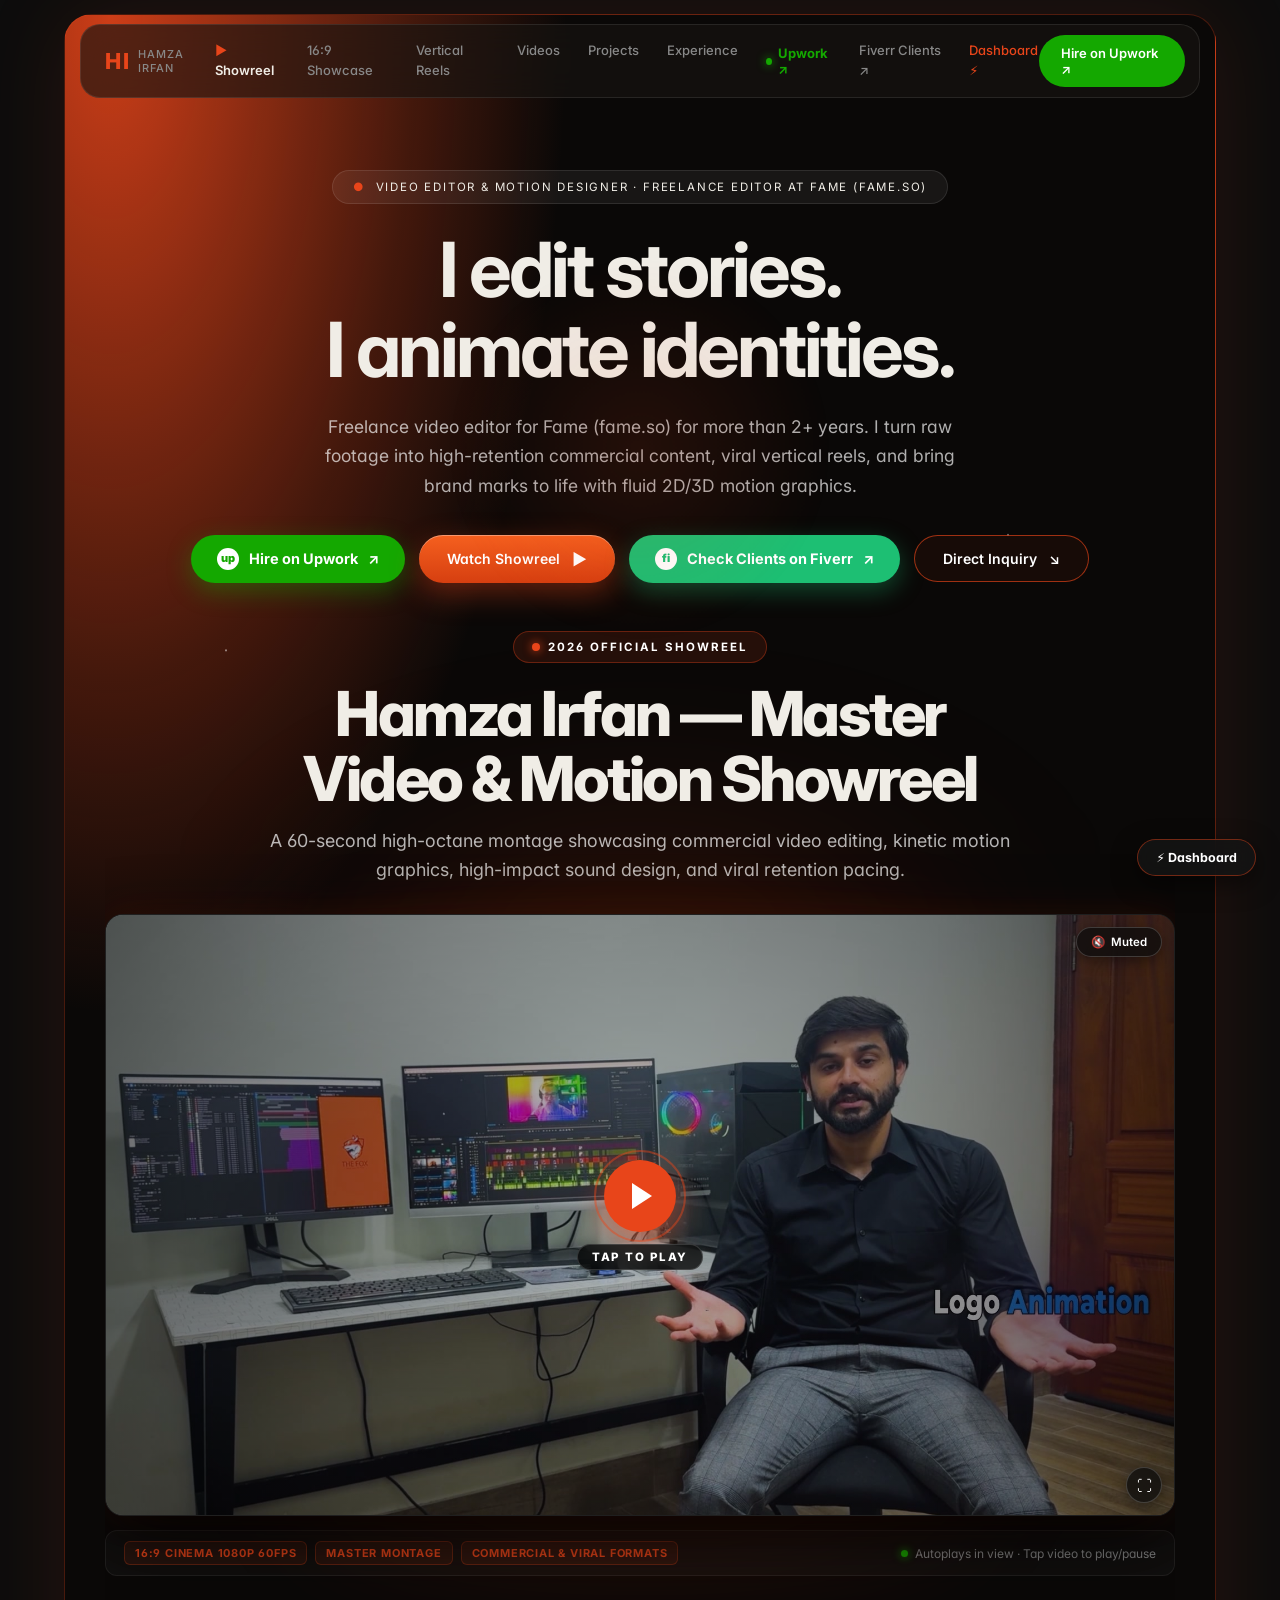
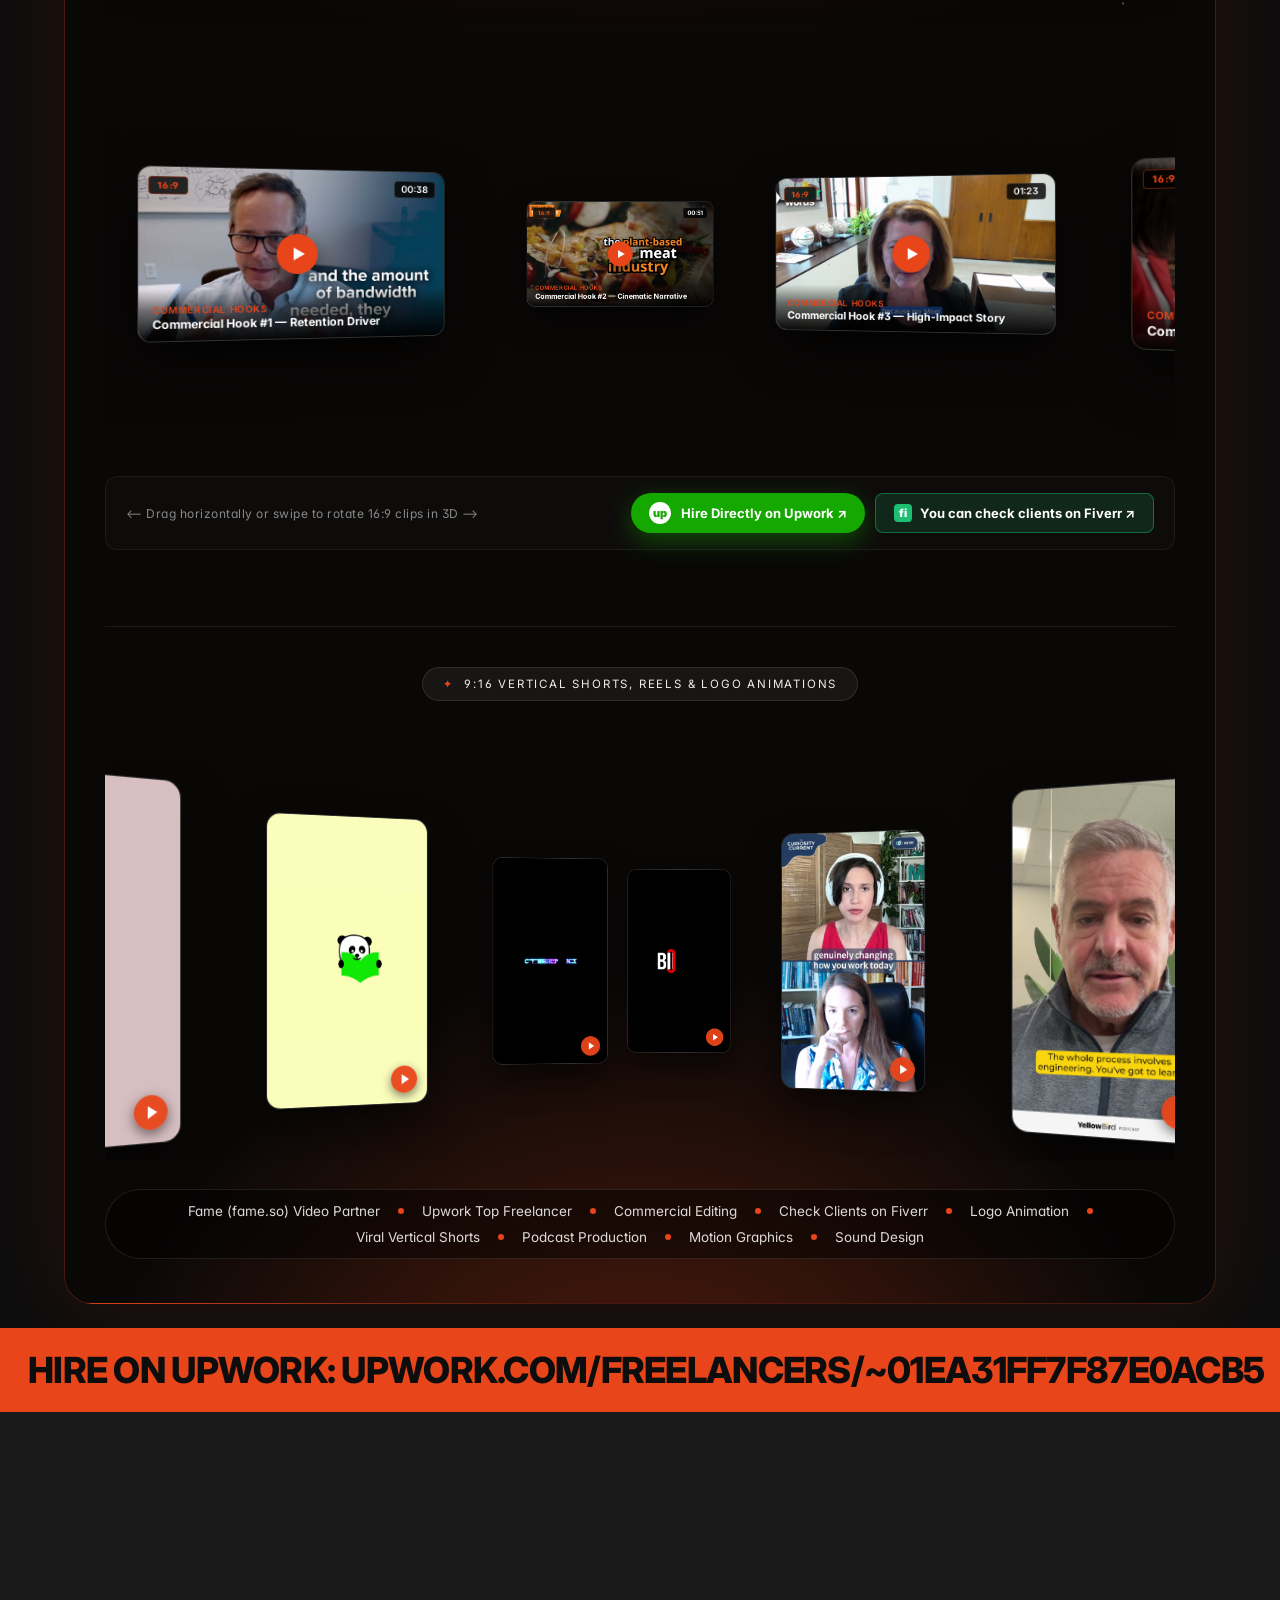
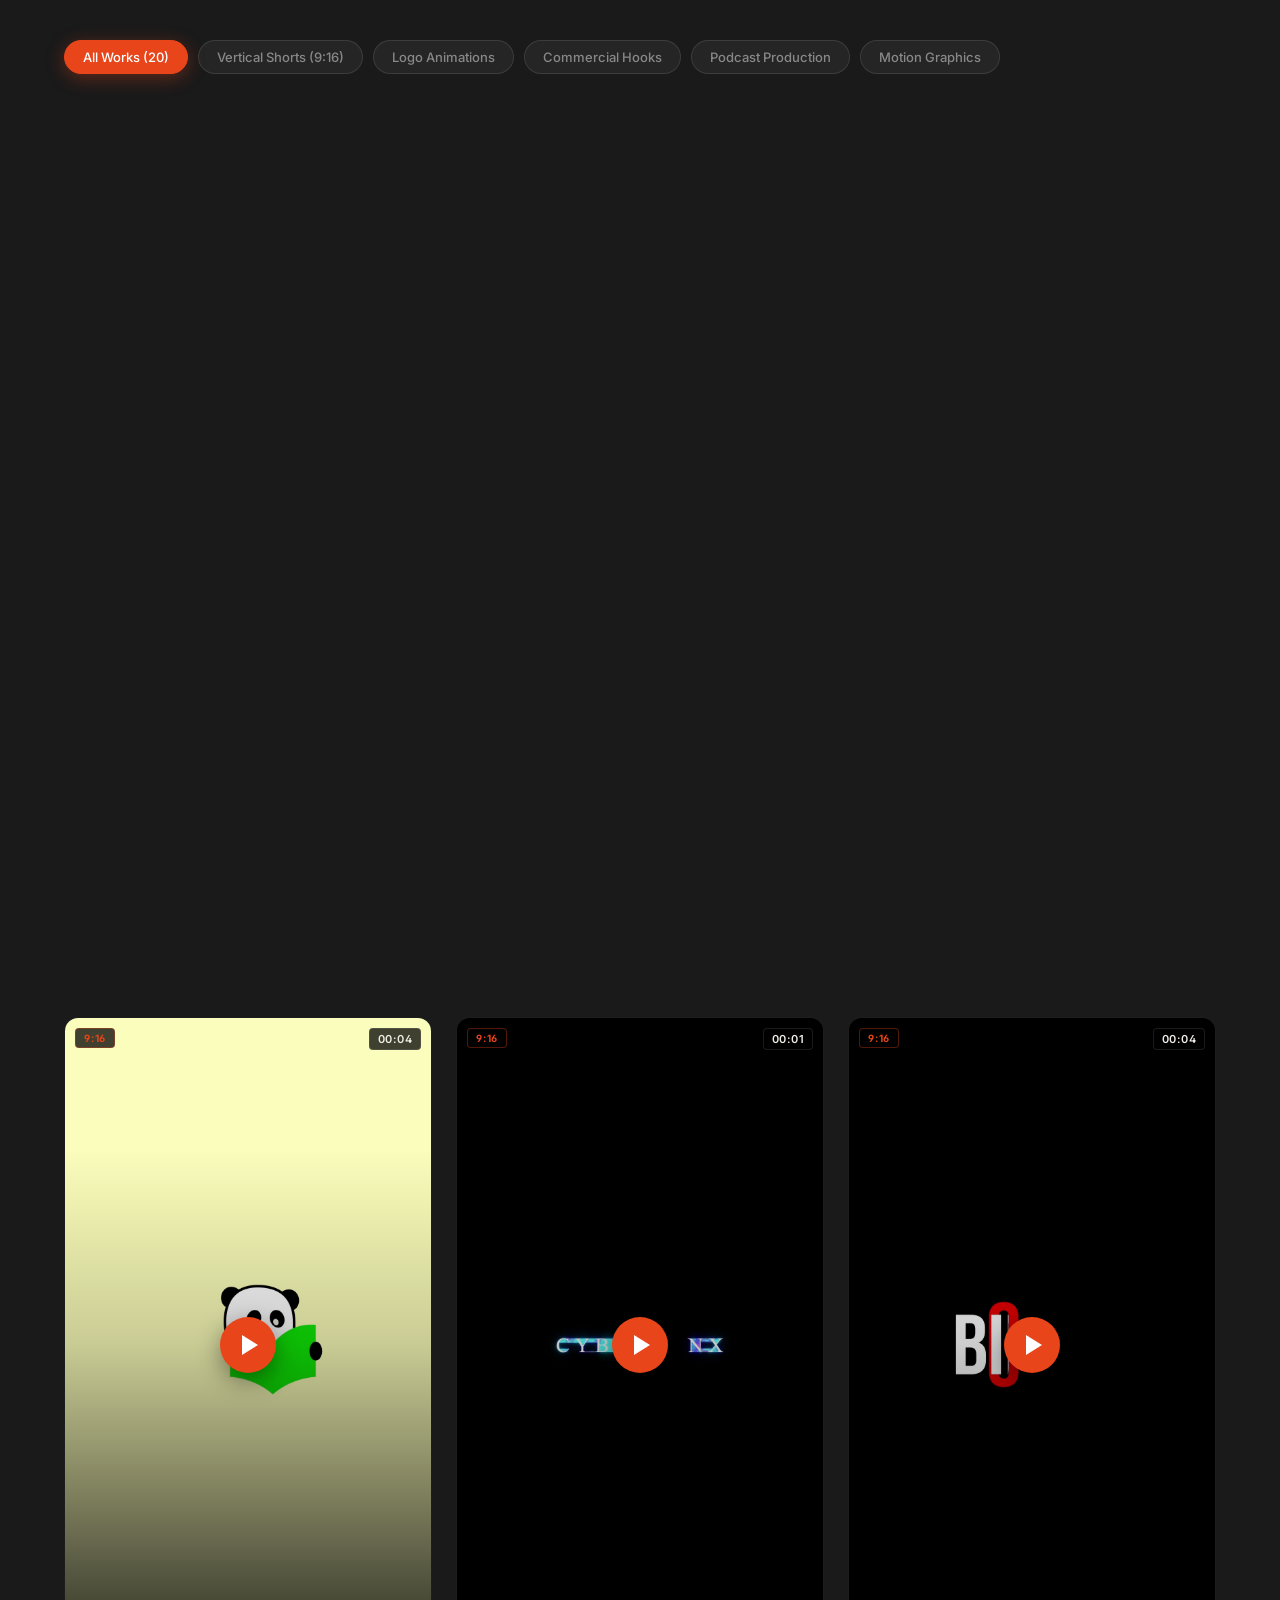
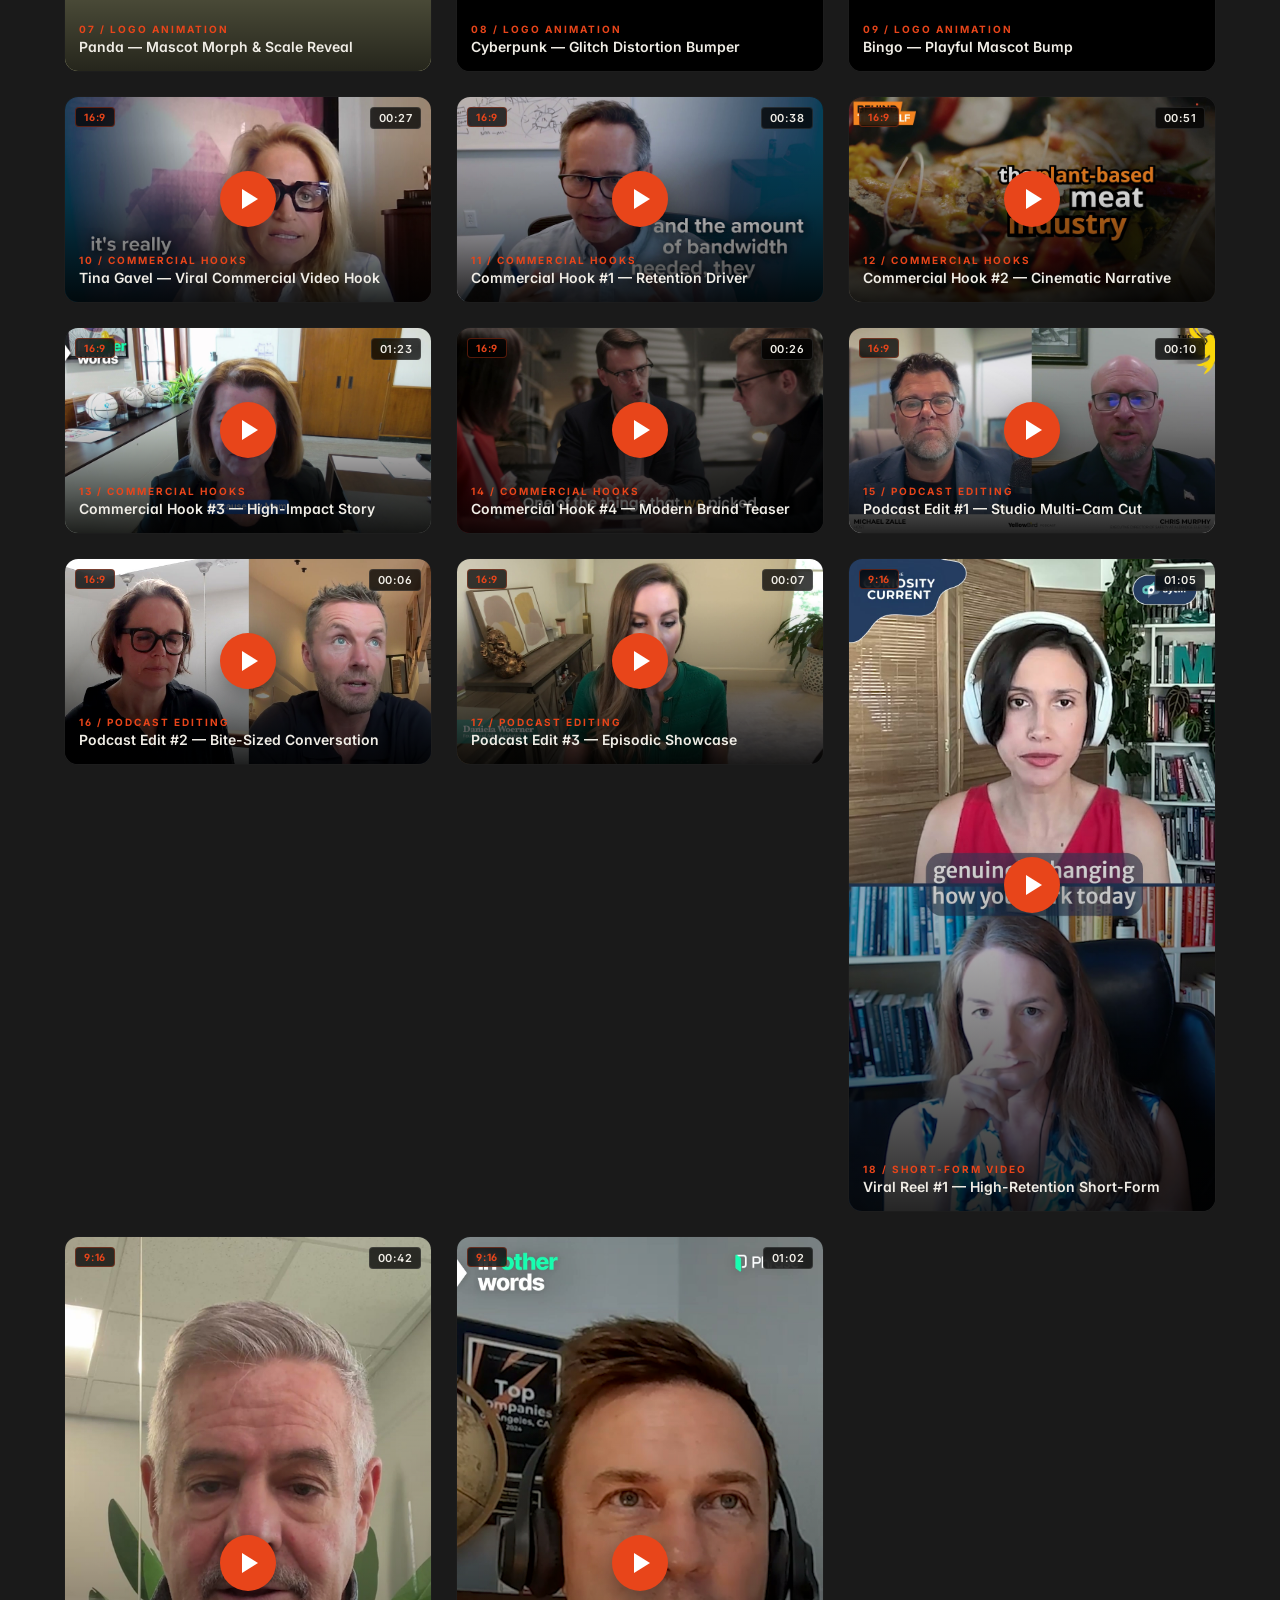
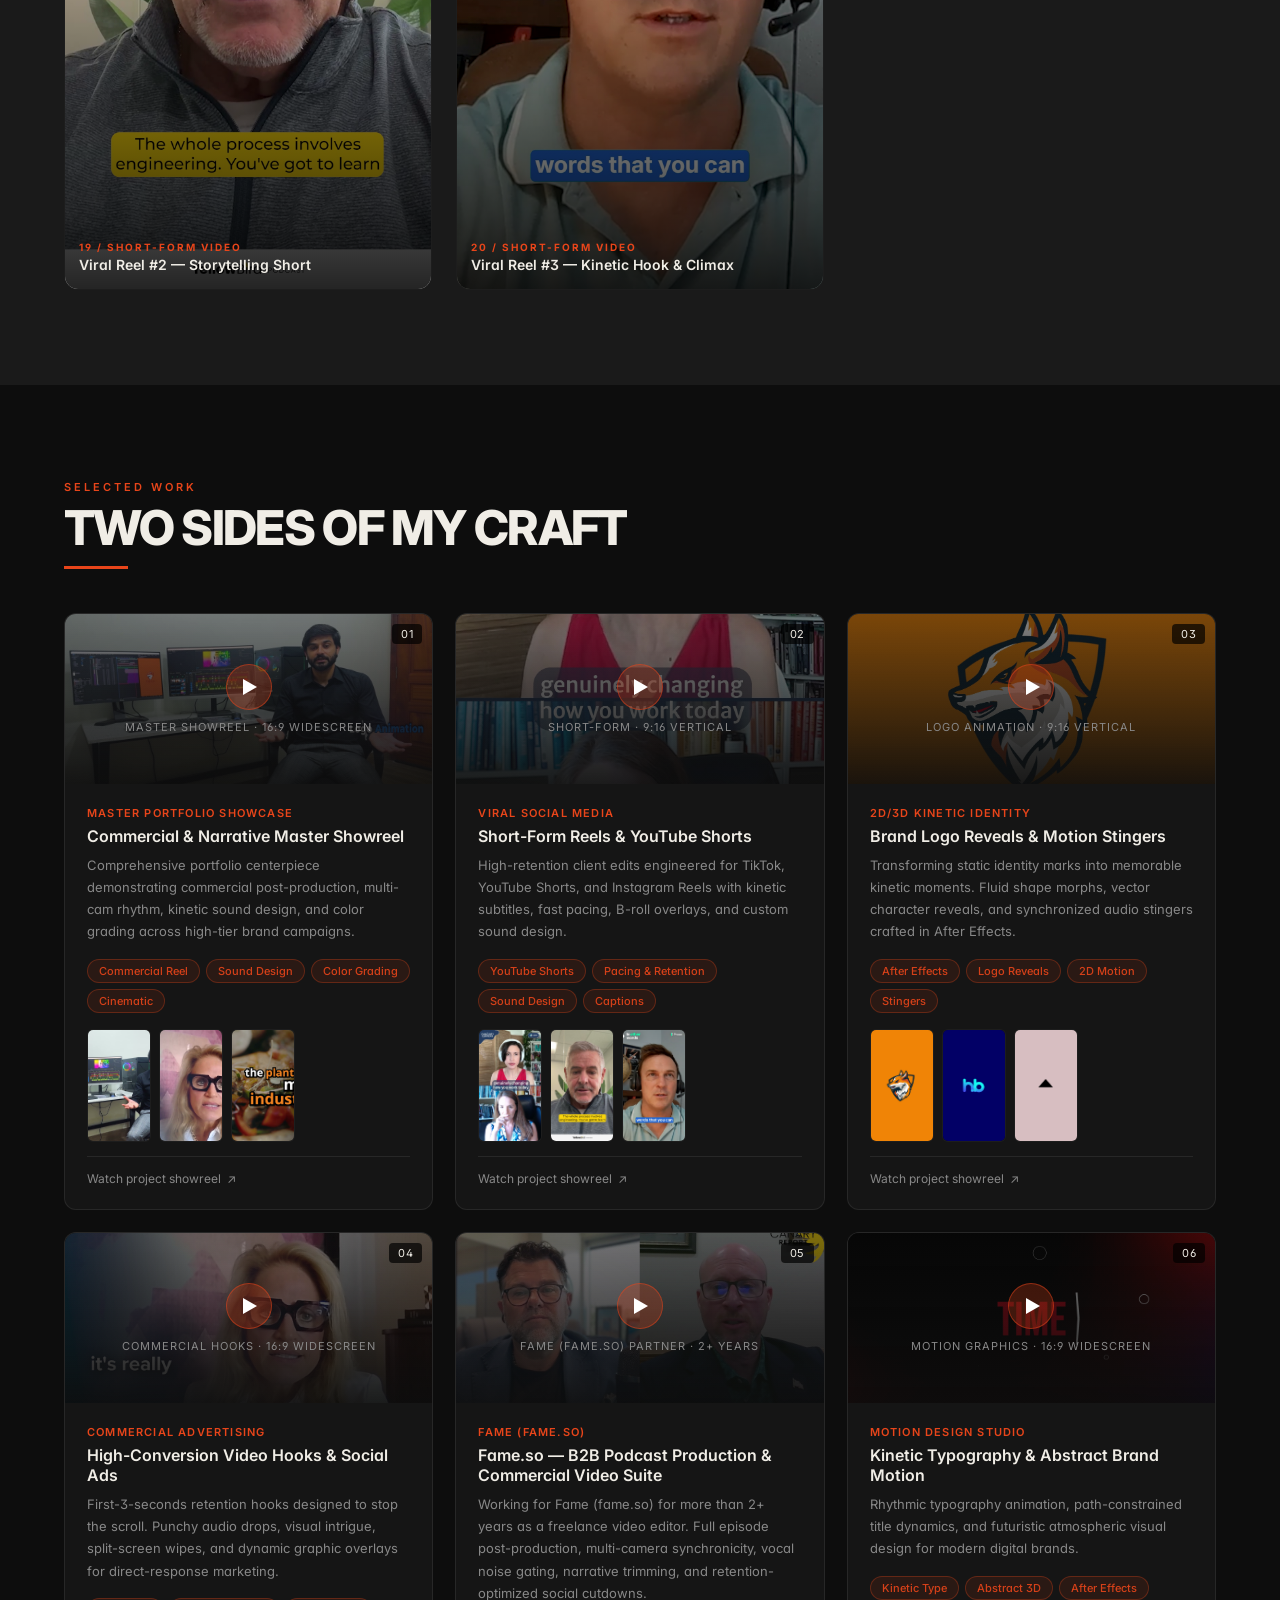
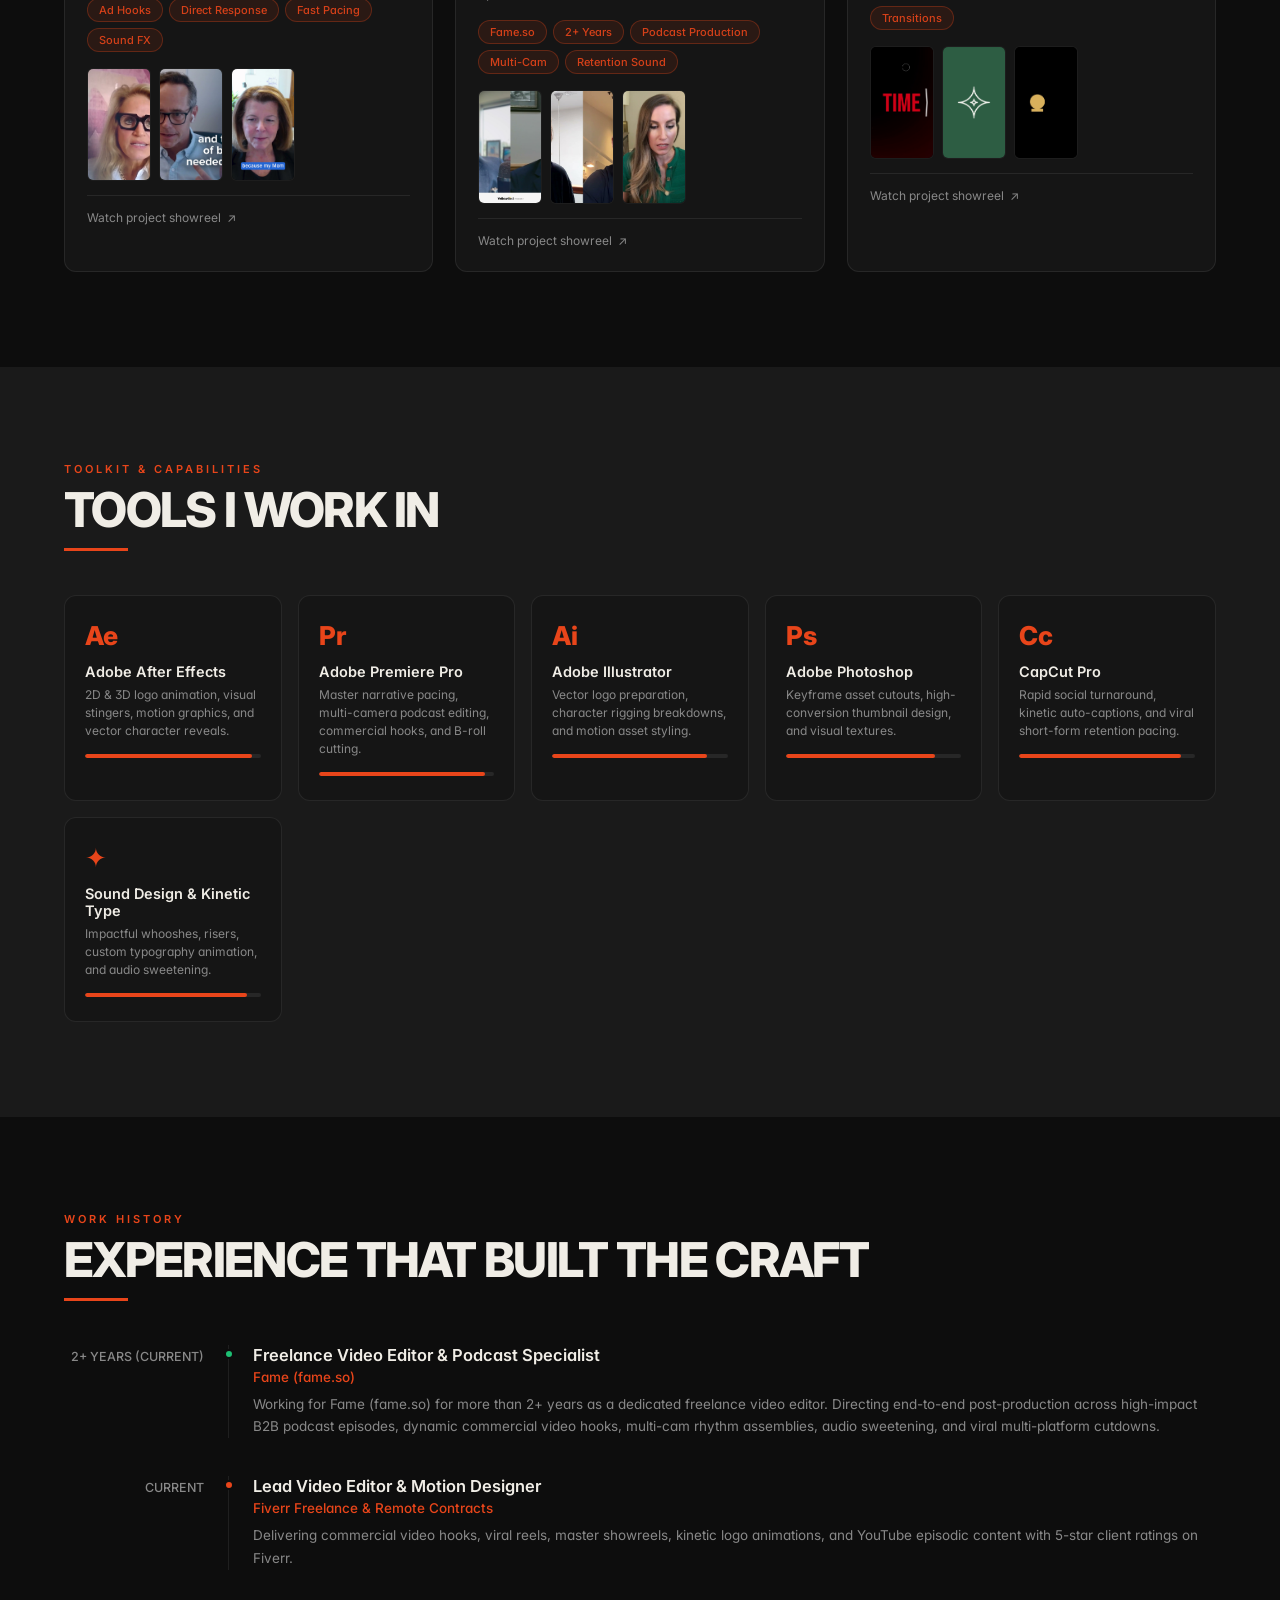
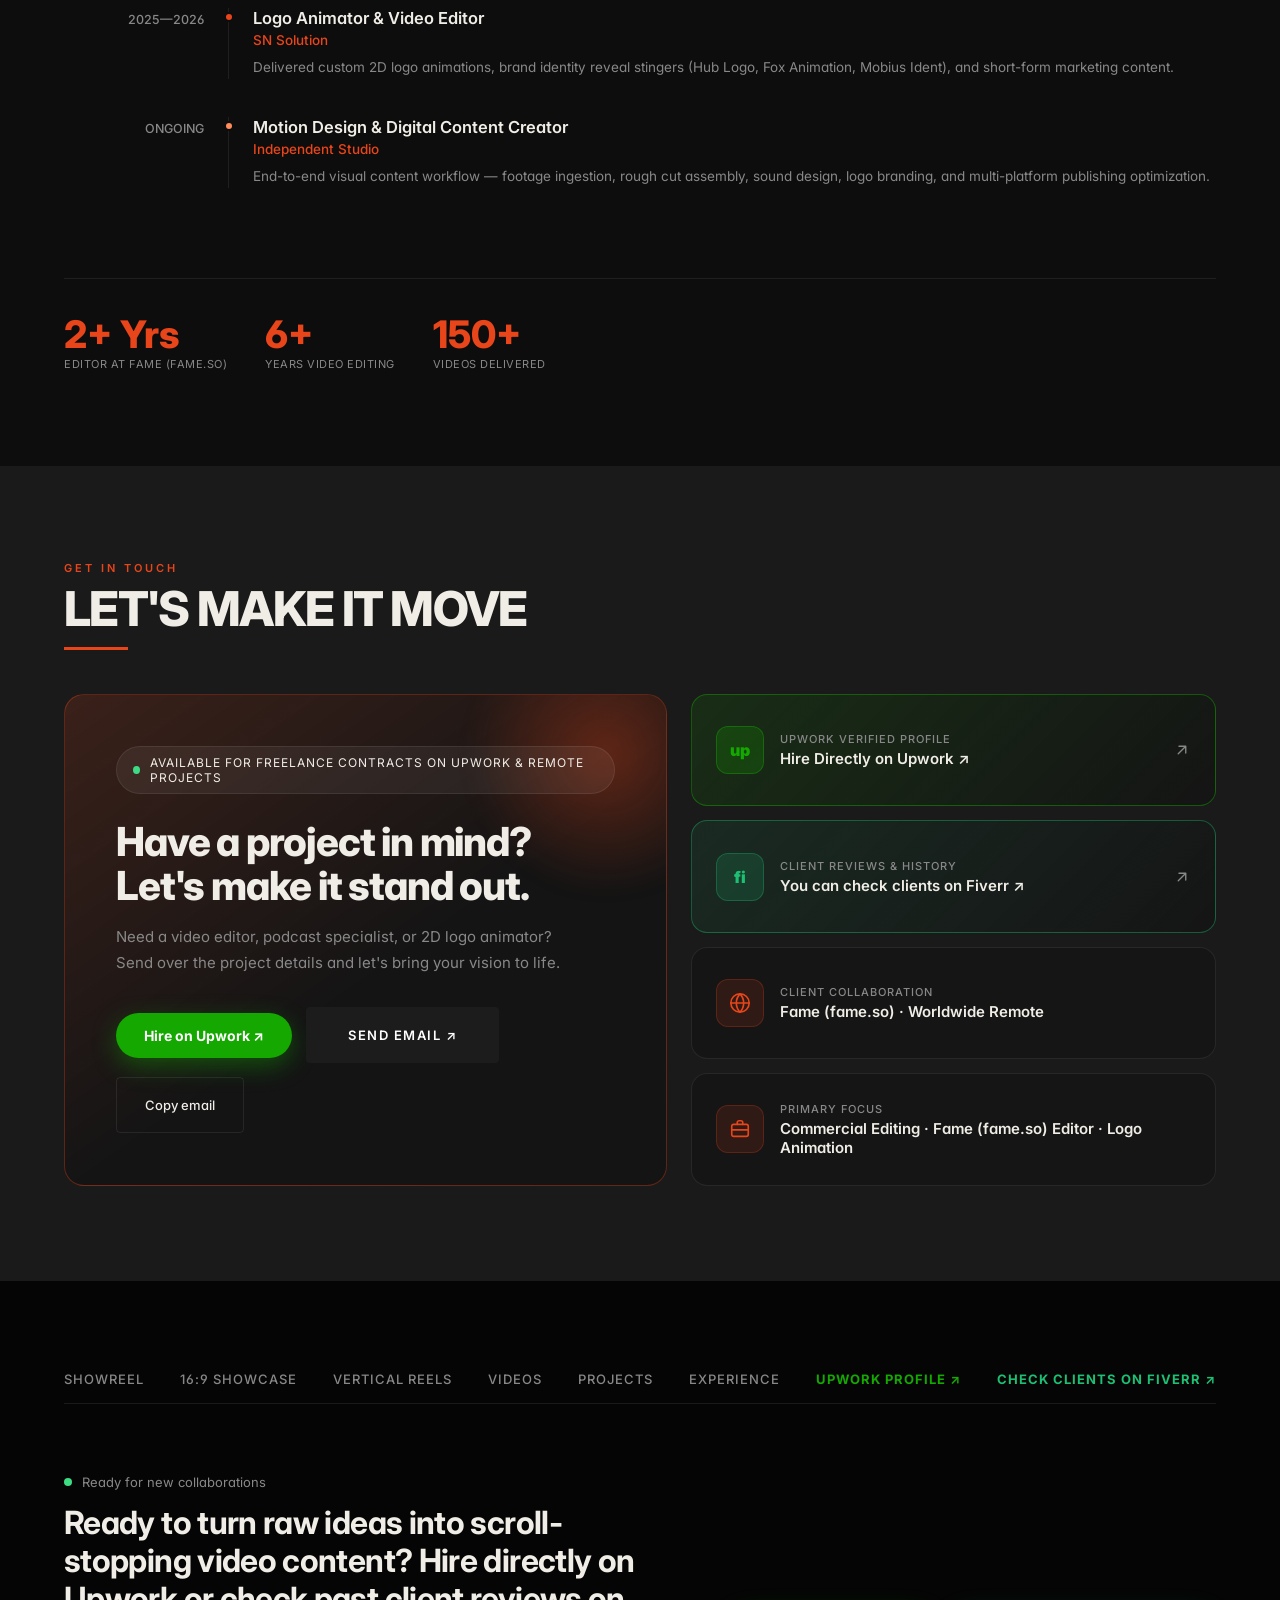
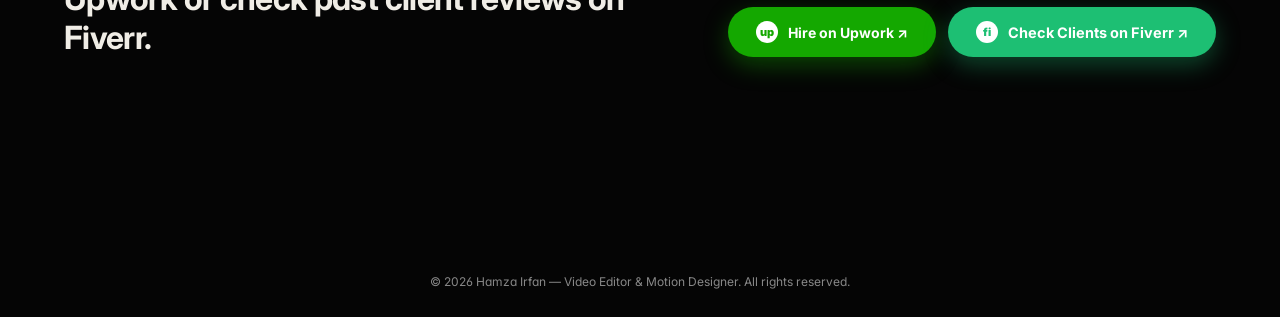
==== index.html @ a12c7289 "Auto-pause showreel video on scroll up/away, remove obstructive tags and buttons from mobile video s" ====
<!DOCTYPE html>
<html lang="en">
<head>
  <meta charset="UTF-8" />
  <meta name="viewport" content="width=device-width, initial-scale=1.0" />
  <link rel="icon" href="data:image/svg+xml,<svg xmlns=%27http://www.w3.org/2000/svg%27 viewBox=%270 0 100 100%27><rect width=%27100%27 height=%27100%27 rx=%2720%27 fill=%27%23E8451A%27/><text x=%2750%27 y=%2770%27 font-size=%2758%27 text-anchor=%27middle%27 fill=%27white%27 font-family=%27Arial%27 font-weight=%27bold%27>HI</text></svg>">
  <title>Hamza Irfan — Video Editor &amp; Logo Animator</title>
  <meta name="description" content="Hamza Irfan — Video Editor, Motion Designer and Logo Animator. 6+ years of video editing and 2+ years of logo animation." />
  <meta name="theme-color" content="#0D0D0D" />
  <link rel="preconnect" href="https://fonts.googleapis.com">
  <link rel="preconnect" href="https://fonts.gstatic.com" crossorigin>
  <link href="https://fonts.googleapis.com/css2?family=Inter:wght@300;400;500;600;700;800;900&display=swap" rel="stylesheet">
  <link rel="stylesheet" href="assets/style.css" />
</head>
<body>

  <!-- SCROLL PROGRESS -->
  <div class="progress" id="progress"></div>

  <!-- PRELOADER CURTAIN -->
  <div class="loader" id="loader"><span id="domLoaderInitials">HI</span></div>

  <!-- FLOATING FIXED NAVBAR -->
  <nav id="nav">
    <a href="#home" class="logo">
      <span id="domBrandInitials">HI</span>
      <span class="logo-sub" id="domBrandName">Hamza Irfan</span>
    </a>
    <ul class="nav-links">
      <li><a href="#showreel" style="color:var(--text); font-weight:600;"><span style="color:var(--accent);">▶</span> Showreel</a></li>
      <li><a href="#landscapeSlider">16:9 Showcase</a></li>
      <li><a href="#reels">Vertical Reels</a></li>
      <li><a href="#videos">Videos</a></li>
      <li><a href="#projects">Projects</a></li>
      <li><a href="#experience">Experience</a></li>
      <li><a href="https://www.upwork.com/freelancers/~01ea31ff7f87e0acb5" target="_blank" rel="noopener" class="nav-upwork"><span class="upwork-badge-dot"></span> Upwork ↗</a></li>
      <li><a href="https://www.fiverr.com/hamzairfaan" target="_blank" rel="noopener">Fiverr Clients ↗</a></li>
      <li><a href="admin.html" style="color:var(--accent);">Dashboard ⚡</a></li>
    </ul>
    <a class="nav-cta" href="https://www.upwork.com/freelancers/~01ea31ff7f87e0acb5" target="_blank" rel="noopener" style="background:#14a800; color:#fff;">Hire on Upwork ↗</a>
    <button class="burger" id="burger" aria-label="Toggle navigation menu" aria-expanded="false">
      <span></span><span></span>
    </button>
  </nav>

  <!-- MAIN CONTAINER -->
  <main>
    <!-- HERO SECTION WITH TOP INTRODUCTION VIDEO & MASTER SHOWREEL -->
    <div class="hz" id="home">
      <div class="hz-tag" id="domHeroBadge">
        <b>●</b> Video Editor &amp; Motion Designer · Freelance Editor at Fame (fame.so)
      </div>
      <h1 id="domHeroH1">I edit stories.<br>I animate identities.</h1>
      <p class="hz-sub" id="domHeroSub">
        Freelance video editor for Fame (fame.so) for more than 2+ years. I turn raw footage into high-retention commercial content, viral vertical reels, and bring brand marks to life with fluid 2D/3D motion graphics.
      </p>
      <div class="hz-btns">
        <a class="pill-upwork" href="https://www.upwork.com/freelancers/~01ea31ff7f87e0acb5" target="_blank" rel="noopener">
          <span class="upwork-badge-icon">up</span> Hire on Upwork <span>↗</span>
        </a>
        <a class="pill-o" href="#showreel">Watch Showreel <span>▶</span></a>
        <a class="pill-fiverr" href="https://www.fiverr.com/hamzairfaan" target="_blank" rel="noopener">
          <span class="fiverr-badge-icon">fi</span> Check Clients on Fiverr <span>↗</span>
        </a>
        <a class="pill-g" href="#contact">Direct Inquiry <span>↘</span></a>
      </div>

      <!-- DEDICATED MASTER SHOWREEL CINEMA THEATER (AT THE VERY TOP) -->
      <section class="showreel-theater" id="showreel" aria-label="Master Showreel Cinema" style="background:transparent; border-bottom:0; padding:48px 0 20px;">
        <div class="theater-glow"></div>
        <div class="theater-inner">
          <div class="theater-header" style="margin-bottom:30px;">
            <div class="theater-badge">
              <span class="theater-pulse"></span>
              <span id="domShowreelBadge">2026 OFFICIAL SHOWREEL</span>
            </div>
            <h2 class="theater-title" id="domShowreelTitle">MASTER EDITING &amp; MOTION REEL</h2>
            <p class="theater-desc" id="domShowreelDesc">
              60 seconds of high-impact commercial editing, kinetic motion graphics, retention sound design, and narrative pacing.
            </p>
          </div>

          <div class="theater-stage" id="theaterStage">
            <!-- Ambient Dynamic Video Backdrop Glow -->
            <div class="theater-backdrop-glow"></div>

            <!-- Cinema Player Container (Clean & Unobstructed) -->
            <div class="theater-screen" id="theaterScreen">
              <video id="theaterVideo" poster="pic/intro-showreel.jpg" playsinline preload="auto" autoplay muted loop>
                <source src="vid/intro-showreel.mp4" type="video/mp4">
              </video>

              <!-- Central Play/Pause Action Button (Fades out when playing) -->
              <div class="theater-center-action" id="theaterCenterAction" aria-label="Toggle Play/Pause">
                <button class="tca-btn" id="theaterPlayBtn" type="button" aria-label="Play Video">
                  <span class="tca-ring"></span>
                  <span class="tca-icon-play"><i></i></span>
                </button>
                <span class="tca-label" id="tcaLabel">Tap to Play</span>
              </div>

              <!-- Top-Right Discreet Sound Toggle -->
              <button class="theater-discreet-sound" id="theaterMuteBtn" type="button" aria-label="Toggle Sound" title="Toggle Sound">
                <span id="theaterMuteIcon">🔇</span>
                <span id="theaterMuteTxt">Muted</span>
              </button>

              <!-- Bottom-Right Discreet Fullscreen Button -->
              <button class="theater-discreet-fs" id="theaterFullscreenBtn" type="button" aria-label="Fullscreen" title="Fullscreen Mode">
                <span>⛶</span>
              </button>
            </div>

            <!-- Clean Metadata & Tags Row (OUTSIDE the video, so video stays 100% unobstructed!) -->
            <div class="theater-meta-bar">
              <div class="theater-tags" id="domShowreelHighlights">
                <span class="tt-tag">16:9 Cinema 1080p 60fps</span>
                <span class="tt-tag">Master Cut</span>
                <span class="tt-tag">Commercial &amp; Viral Formats</span>
              </div>
              <div class="theater-meta-hint">
                <span class="live-pulse-dot"></span> Autoplays in view · Tap video to play/pause
              </div>
            </div>
          </div>

          <!-- LANDSCAPE 3D CURVED CAROUSEL SHOWCASE (BELOW INTRO VIDEO - NO HEADINGS) -->
          <div class="theater-landscape-showcase" id="landscapeSlider" style="margin-top:48px; padding-top:20px; border-top:0;">
            <!-- 3D Cylindrical Landscape Carousel -->
            <div class="cf-landscape" id="cfLandscape" aria-label="Interactive 3D Landscape Video Carousel">
              <!-- Dynamically populated from 16:9 videos by script.js -->
            </div>

            <div class="landscape-footer-bar">
              <div class="lf-hint">⟵ Drag horizontally or swipe to rotate 16:9 clips in 3D ⟶</div>
              <div class="lf-actions" style="display:flex; gap:10px; flex-wrap:wrap;">
                <a class="btn-upwork" href="https://www.upwork.com/freelancers/~01ea31ff7f87e0acb5" target="_blank" rel="noopener" style="padding:9px 18px; font-size:13px;">
                  <span class="upwork-badge-icon">up</span> Hire Directly on Upwork ↗
                </a>
                <a class="btn-fiverr-accent" href="https://www.fiverr.com/hamzairfaan" target="_blank" rel="noopener">
                  <span class="fi-pill">fi</span> You can check clients on Fiverr ↗
                </a>
              </div>
            </div>
          </div>
        </div>
      </section>

      <!-- 3D CURVED CAROUSEL FOR VERTICAL REELS (WITHOUT intro video) -->
      <div id="reels" style="margin-top: 56px; border-top: 1px solid rgba(255, 255, 255, 0.08); padding-top: 40px;">
        <div class="hz-tag" style="margin-bottom: 8px;">
          <b>✦</b> 9:16 VERTICAL SHORTS, REELS &amp; LOGO ANIMATIONS
        </div>
        <div class="cf" id="cf" aria-label="Interactive 3D Video Carousel">
          <!-- Rendered dynamically by script.js from central data store -->
        </div>
      </div>

      <div class="hz-serv" id="domServPills">
        <!-- Dynamically rendered -->
      </div>
    </div>

    <!-- HIGH-CONTRAST ELECTRIC MARQUEE -->
    <section class="marquee" aria-label="Services Ticker">
      <div class="mq-track" id="domMqTrack">
        <!-- Dynamically rendered -->
      </div>
    </section>

    <!-- VIDEOS SHOWCASE SECTION -->
    <section class="videos" id="videos">
      <div class="sec-lbl">Showreel &amp; Edits</div>
      <h2 class="sec-title">FEATURED VIDEO WORK</h2>
      <div class="vid-filters" id="domVidFilters">
        <!-- Rendered dynamically -->
      </div>
      <div class="vid-grid" id="domVidGrid">
        <!-- Dynamically rendered -->
      </div>
    </section>

    <!-- SELECTED PROJECTS SECTION -->
    <section class="projects" id="projects">
      <div class="sec-lbl">Selected Work</div>
      <h2 class="sec-title">TWO SIDES OF MY CRAFT</h2>
      <div class="proj-grid" id="domProjGrid">
        <!-- Dynamically rendered -->
      </div>
    </section>

    <!-- TECHNICAL TOOLKIT & SKILLS -->
    <section class="skills" id="skills">
      <div class="sec-lbl">Toolkit &amp; Capabilities</div>
      <h2 class="sec-title">TOOLS I WORK IN</h2>
      <div class="skills-grid" id="domSkillsGrid">
        <!-- Dynamically rendered -->
      </div>
    </section>

    <!-- EXPERIENCE & WORK HISTORY -->
    <section class="experience" id="experience">
      <div class="sec-lbl">Work History</div>
      <h2 class="sec-title">EXPERIENCE THAT BUILT THE CRAFT</h2>

      <div class="tl" id="domExpTimeline">
        <!-- Dynamically rendered -->
      </div>

      <div class="stats" id="domExpStats">
        <!-- Dynamically rendered -->
      </div>
    </section>

    <!-- CONTACT SECTION (Spotlight Shader + Magnetic Buttons) -->
    <section class="contact" id="contact">
      <div class="sec-lbl">Get In Touch</div>
      <h2 class="sec-title">LET'S MAKE IT MOVE</h2>

      <div class="ct-grid">
        <div class="ct-main">
          <div class="ct-avail" id="domContactAvail"><i></i> Available for freelance &amp; remote projects</div>
          <h3>Have a project in mind? Let's make it stand out.</h3>
          <p>Need a video editor, podcast specialist, or 2D logo animator? Send over the project details and let's bring your vision to life.</p>
          <div class="ct-actions">
            <a class="btn-upwork" id="domContactUpworkLink" href="https://www.upwork.com/freelancers/~01ea31ff7f87e0acb5" target="_blank" rel="noopener"><span>Hire on Upwork ↗</span></a>
            <a class="btn-br" id="domContactEmailLink" href="mailto:hamzairfan.edits@gmail.com"><span>Send Email ↗</span></a>
            <button class="ct-copy" id="copyMail" type="button" data-mail="hamzairfan.edits@gmail.com">Copy email</button>
          </div>
        </div>

        <div class="ct-side">
          <a class="cc cc-upwork" href="https://www.upwork.com/freelancers/~01ea31ff7f87e0acb5" target="_blank" rel="noopener">
            <div class="cc-icon cc-icon-upwork">
              <span class="upwork-badge-symbol">up</span>
            </div>
            <div>
              <div class="cc-lbl">Upwork Verified Profile</div>
              <div class="cc-val" id="domContactCardUpwork">Hire Directly on Upwork ↗</div>
            </div>
            <svg class="cc-arr" viewBox="0 0 24 24" width="18" height="18" fill="none" stroke="currentColor" stroke-width="1.8" stroke-linecap="round" stroke-linejoin="round">
              <path d="M7 17 17 7M8 7h9v9"/>
            </svg>
          </a>

          <a class="cc cc-fiverr" href="https://www.fiverr.com/hamzairfaan" target="_blank" rel="noopener">
            <div class="cc-icon cc-icon-fiverr">
              <span class="fiverr-badge-symbol">fi</span>
            </div>
            <div>
              <div class="cc-lbl">Client Reviews &amp; History</div>
              <div class="cc-val">You can check clients on Fiverr ↗</div>
            </div>
            <svg class="cc-arr" viewBox="0 0 24 24" width="18" height="18" fill="none" stroke="currentColor" stroke-width="1.8" stroke-linecap="round" stroke-linejoin="round">
              <path d="M7 17 17 7M8 7h9v9"/>
            </svg>
          </a>

          <div class="cc">
            <div class="cc-icon">
              <svg viewBox="0 0 24 24" width="22" height="22" fill="none" stroke="currentColor" stroke-width="1.8" stroke-linecap="round" stroke-linejoin="round">
                <circle cx="12" cy="12" r="10"/><path d="M12 2a14.5 14.5 0 0 0 0 20 14.5 14.5 0 0 0 0-20"/><path d="M2 12h20"/>
              </svg>
            </div>
            <div>
              <div class="cc-lbl">Client Collaboration</div>
              <div class="cc-val">Fame (fame.so) · Worldwide Remote</div>
            </div>
          </div>

          <div class="cc">
            <div class="cc-icon">
              <svg viewBox="0 0 24 24" width="22" height="22" fill="none" stroke="currentColor" stroke-width="1.8" stroke-linecap="round" stroke-linejoin="round">
                <rect x="3" y="7" width="18" height="13" rx="2"/><path d="M9 7V5a2 2 0 0 1 2-2h2a2 2 0 0 1 2 2v2M3 13h18"/>
              </svg>
            </div>
            <div>
              <div class="cc-lbl">Primary Focus</div>
              <div class="cc-val" id="domContactCardFocus">Commercial Hooks · Fame.so Podcasts · Logo 2D/3D</div>
            </div>
          </div>
        </div>
      </div>
    </section>
  </main>

  <!-- FOOTER WITH GIANT LETTER REVEAL -->
  <footer>
    <div class="ft-top">
      <a href="#showreel">Showreel</a>
      <a href="#landscapeSlider">16:9 Showcase</a>
      <a href="#reels">Vertical Reels</a>
      <a href="#videos">Videos</a>
      <a href="#projects">Projects</a>
      <a href="#experience">Experience</a>
      <a href="https://www.upwork.com/freelancers/~01ea31ff7f87e0acb5" target="_blank" rel="noopener" id="domFtUpworkTop" style="color:#14a800; font-weight:700;">Upwork Profile ↗</a>
      <a href="https://www.fiverr.com/hamzairfaan" target="_blank" rel="noopener" style="color:#1dbf73; font-weight:700;">Check Clients on Fiverr ↗</a>
    </div>

    <div class="ft-cta">
      <div>
        <div class="ft-avail"><i></i> Ready for new collaborations</div>
        <h2 id="domFtHireText">Ready to turn raw ideas into scroll-stopping video content?</h2>
      </div>
      <div style="display:flex; gap:12px; flex-wrap:wrap;">
        <a class="btn-upwork" id="domFtUpworkLink" href="https://www.upwork.com/freelancers/~01ea31ff7f87e0acb5" target="_blank" rel="noopener">
          <span class="upwork-badge-icon">up</span> Hire on Upwork ↗
        </a>
        <a class="pill-fiverr" href="https://www.fiverr.com/hamzairfaan" target="_blank" rel="noopener" style="padding:14px 28px;">
          <span class="fiverr-badge-icon">fi</span> Check Clients on Fiverr ↗
        </a>
      </div>
    </div>

    <!-- Edge-to-edge auto-scaled typography reveal -->
    <div class="ft-name" id="ftName">HAMZA IRFAN</div>

    <p class="ft-copy" id="domFtCopy">© 2026 Hamza Irfan — Video Editor &amp; Motion Designer. All rights reserved.</p>
  </footer>

  <!-- VIDEO LIGHTBOX MODAL -->
  <div class="lb" id="lightbox" aria-hidden="true" role="dialog" aria-label="Video Player">
    <div class="lb-inner">
      <button class="lb-close" id="lbClose" aria-label="Close video player">×</button>
      <button class="lb-nav lb-prev" id="lbPrev" aria-label="Previous video">‹</button>
      <button class="lb-nav lb-next" id="lbNext" aria-label="Next video">›</button>
      <video id="lbVideo" controls playsinline></video>
      <div class="lb-cap" id="lbCaption"></div>
    </div>
  </div>

  <script src="assets/data.js"></script>
  <script src="assets/script.js"></script>
</body>
</html>
---- assets/style.css ----
/* ========================================================
   HAMZA IRAFAAAN — PORTFOLIO DESIGN SYSTEM
   Modern Dark-Mode Aesthetic with 3D Motion Graphics
   ======================================================== */

*, *::before, *::after {
  box-sizing: border-box;
  margin: 0;
  padding: 0;
}

:root {
  --accent: #E8451A;
  --accent-hover: #FF5A2C;
  --dark: #0D0D0D;
  --mid: #1A1A1A;
  --card: #151515;
  --bdr: rgba(255, 255, 255, 0.08);
  --text: #F0EDE6;
  --muted: #888888;
  --pad: clamp(20px, 5vw, 72px);
  --side: max(var(--pad), calc((100% - 1240px) / 2));
}

html {
  scroll-behavior: smooth;
  color-scheme: dark;
}

body {
  font-family: 'Inter', system-ui, -apple-system, 'Segoe UI', Roboto, sans-serif;
  background: var(--dark);
  color: var(--text);
  overflow-x: hidden;
  font-feature-settings: "cv11", "ss01";
  -webkit-font-smoothing: antialiased;
  -moz-osx-font-smoothing: grayscale;
}

/* Scroll Progress Bar */
.progress {
  position: fixed;
  top: 0;
  left: 0;
  height: 3px;
  width: 0%;
  background: var(--accent);
  z-index: 400;
  transition: width 0.1s ease-out;
}

/* Preloader Curtain */
.loader {
  position: fixed;
  inset: 0;
  z-index: 999;
  background: #0D0D0D;
  display: flex;
  align-items: center;
  justify-content: center;
  animation: curtain 0.9s 1.2s cubic-bezier(0.77, 0, 0.18, 1) forwards;
}

.loader span {
  font-family: 'Inter', sans-serif;
  font-size: 72px;
  font-weight: 800;
  letter-spacing: 8px;
  color: var(--accent);
  animation: lp 1.1s ease both;
}

@keyframes lp {
  from { opacity: 0; letter-spacing: 30px; }
  to { opacity: 1; letter-spacing: 8px; }
}

@keyframes curtain {
  to {
    transform: translateY(-100%);
    visibility: hidden;
  }
}

/* Ambient Cursor Glow */
.glow {
  position: fixed;
  top: 0;
  left: 0;
  width: 420px;
  height: 420px;
  border-radius: 50%;
  pointer-events: none;
  z-index: 0;
  background: radial-gradient(circle, rgba(232, 69, 26, 0.12), transparent 65%);
  will-change: transform;
}

/* FLOATING NAVBAR */
nav {
  position: fixed !important;
  top: 24px;
  left: 50%;
  transform: translateX(-50%);
  width: min(1192px, calc(100% - 2 * var(--pad) - 32px));
  padding: 10px 14px 10px 24px !important;
  border-radius: 20px;
  background: rgba(24, 20, 18, 0.65);
  backdrop-filter: blur(16px);
  -webkit-backdrop-filter: blur(16px);
  border: 1px solid rgba(255, 255, 255, 0.09) !important;
  display: flex;
  justify-content: space-between;
  align-items: center;
  z-index: 150;
  transition: background 0.3s, padding 0.3s, box-shadow 0.3s;
}

nav.scrolled {
  background: rgba(14, 12, 11, 0.92);
  padding: 8px 14px 8px 24px !important;
  box-shadow: 0 10px 30px rgba(0, 0, 0, 0.45);
}

.logo {
  font-family: 'Inter', sans-serif;
  font-size: 22px;
  font-weight: 800;
  letter-spacing: 1.5px;
  color: var(--accent);
  text-decoration: none;
  display: inline-flex;
  align-items: center;
  gap: 8px;
}

.logo-sub {
  font-size: 11px;
  color: var(--muted);
  letter-spacing: 1px;
  font-weight: 500;
  text-transform: uppercase;
}

.nav-links {
  display: flex;
  gap: 28px;
  list-style: none;
  margin: 0 auto;
}

.nav-links a {
  position: relative;
  font-size: 13px;
  font-weight: 500;
  color: var(--muted);
  text-decoration: none;
  padding: 6px 0;
  transition: color 0.25s;
}

.nav-links a::after {
  content: '';
  position: absolute;
  left: 0;
  bottom: 0;
  height: 1px;
  width: 0%;
  background: var(--accent);
  transition: width 0.3s cubic-bezier(0.2, 0.7, 0.2, 1);
}

.nav-links a:hover,
.nav-links a.active {
  color: var(--text);
}

.nav-links a:hover::after,
.nav-links a.active::after {
  width: 100%;
}

.nav-cta {
  display: inline-flex;
  align-items: center;
  gap: 8px;
  background: #ffffff;
  color: #111111;
  border-radius: 999px;
  padding: 10px 22px;
  font-size: 13px;
  font-weight: 600;
  text-decoration: none;
  transition: transform 0.2s, background 0.2s, color 0.2s;
}

.nav-cta:hover {
  background: var(--accent);
  color: #ffffff;
  transform: translateY(-2px);
}

.burger {
  display: none;
  background: none;
  border: 0;
  width: 40px;
  height: 40px;
  cursor: pointer;
  position: relative;
}

.burger span {
  position: absolute;
  left: 9px;
  right: 9px;
  height: 2px;
  background: var(--text);
  transition: transform 0.3s, top 0.3s;
}

.burger span:first-child { top: 15px; }
.burger span:last-child { top: 23px; }

.burger[aria-expanded="true"] span:first-child {
  top: 19px;
  transform: rotate(45deg);
}

.burger[aria-expanded="true"] span:last-child {
  top: 19px;
  transform: rotate(-45deg);
}

/* HERO SECTION (ClipCut / 3D Cinematic Container) */
.hz {
  position: relative;
  overflow: hidden;
  text-align: center;
  width: min(1240px, calc(100% - 2 * var(--pad)));
  margin: 14px auto 0;
  padding: 155px clamp(16px, 3.5vw, 40px) 44px;
  border-radius: 28px;
  border: 1px solid rgba(232, 69, 26, 0.28);
  background:
    radial-gradient(1.5px 1.5px at 14% 22%, rgba(255,255,255,.7), transparent),
    radial-gradient(1.5px 1.5px at 82% 18%, rgba(255,255,255,.6), transparent),
    radial-gradient(1px 1px at 70% 40%, rgba(255,255,255,.5), transparent),
    radial-gradient(1px 1px at 30% 45%, rgba(255,255,255,.5), transparent),
    radial-gradient(1.5px 1.5px at 92% 55%, rgba(255,255,255,.5), transparent),
    radial-gradient(55% 48% at 4% 0%, rgba(232,69,26,.88), rgba(232,69,26,.26) 48%, transparent 72%),
    radial-gradient(70% 28% at 50% 108%, rgba(232,69,26,.38), transparent 70%),
    #0a0807;
  box-shadow: 0 0 90px rgba(232, 69, 26, 0.12);
}

.hz > * {
  opacity: 0;
  animation: up 0.9s cubic-bezier(0.2, 0.7, 0.2, 1) forwards;
  animation-delay: calc(1.1s + var(--k, 0) * 0.13s);
}

.hz-tag {
  display: inline-flex;
  align-items: center;
  gap: 10px;
  font-size: 11.5px;
  letter-spacing: 1.8px;
  text-transform: uppercase;
  color: var(--text);
  padding: 9px 20px;
  border-radius: 999px;
  background: rgba(255, 255, 255, 0.06);
  border: 1px solid rgba(255, 255, 255, 0.1);
  margin-bottom: 26px;
}

.hz-tag b {
  color: var(--accent);
}

.hz h1 {
  font-weight: 700;
  letter-spacing: -0.04em;
  line-height: 1.05;
  font-size: clamp(38px, 6vw, 76px);
  margin: 0 auto 22px;
  max-width: 960px;
  color: var(--text);
}

.wd {
  display: inline-block;
  white-space: nowrap;
}

.ch {
  display: inline-block;
  font-style: normal;
  animation: chUp 0.8s calc(1.25s + var(--i) * 60ms) cubic-bezier(0.2, 0.7, 0.2, 1) both;
}

@keyframes chUp {
  from { opacity: 0; transform: translateY(70%) rotate(7deg); }
  to { opacity: 1; transform: none; }
}

.hz-sub {
  font-size: clamp(14.5px, 1.4vw, 17.5px);
  line-height: 1.7;
  color: rgba(255, 255, 255, 0.68);
  max-width: 680px;
  margin: 0 auto 34px;
}

.hz-btns {
  display: flex;
  justify-content: center;
  flex-wrap: wrap;
  gap: 14px;
  align-items: center;
}

.pill-o, .pill-g {
  display: inline-flex;
  align-items: center;
  gap: 12px;
  padding: 14px 28px;
  border-radius: 999px;
  font-size: 14px;
  font-weight: 600;
  text-decoration: none;
  color: #fff;
  transition: transform 0.25s, box-shadow 0.25s, background 0.25s;
}

.pill-o {
  background: linear-gradient(180deg, #F5601F, #D63F10);
  box-shadow: inset 0 1px 0 rgba(255, 255, 255, 0.35), 0 10px 30px rgba(232, 69, 26, 0.4);
}

.pill-o span { font-size: 16px; }

.pill-g {
  border: 1px solid rgba(232, 69, 26, 0.65);
  background: rgba(232, 69, 26, 0.06);
}

.pill-o:hover, .pill-g:hover {
  transform: translateY(-3px);
}

.pill-g:hover {
  background: rgba(232, 69, 26, 0.2);
}

/* FIVERR BRANDED BUTTONS & PILLS */
.pill-fiverr {
  display: inline-flex;
  align-items: center;
  gap: 10px;
  background: #1dbf73;
  color: #fff;
  font-weight: 700;
  font-size: 14.5px;
  padding: 13px 26px;
  border-radius: 999px;
  text-decoration: none;
  box-shadow: 0 8px 24px rgba(29, 191, 115, 0.35);
  transition: all 0.25s cubic-bezier(0.2, 0.7, 0.2, 1);
  font-family: inherit;
}

.pill-fiverr:hover {
  background: #19a463;
  transform: translateY(-3px) scale(1.03);
  box-shadow: 0 12px 30px rgba(29, 191, 115, 0.55);
  color: #fff;
}

.fiverr-badge-icon {
  width: 22px;
  height: 22px;
  border-radius: 50%;
  background: #fff;
  color: #1dbf73;
  font-weight: 900;
  display: grid;
  place-items: center;
  font-size: 11px;
  line-height: 1;
}

.nav-fiverr {
  display: inline-flex !important;
  align-items: center;
  gap: 6px;
  color: #1dbf73 !important;
  font-weight: 700 !important;
}

.nav-fiverr:hover {
  color: #2fe08b !important;
}

.fiverr-badge-dot {
  width: 7px;
  height: 7px;
  border-radius: 50%;
  background: #1dbf73;
  box-shadow: 0 0 10px #1dbf73;
}

/* UPWORK BRANDED BUTTONS & PILLS */
.pill-upwork {
  display: inline-flex;
  align-items: center;
  gap: 10px;
  background: #14a800;
  color: #fff;
  font-weight: 700;
  font-size: 14.5px;
  padding: 13px 26px;
  border-radius: 999px;
  text-decoration: none;
  box-shadow: 0 8px 24px rgba(20, 168, 0, 0.38);
  transition: all 0.25s cubic-bezier(0.2, 0.7, 0.2, 1);
  font-family: inherit;
}

.pill-upwork:hover {
  background: #108a00;
  transform: translateY(-3px) scale(1.03);
  box-shadow: 0 12px 30px rgba(20, 168, 0, 0.58);
  color: #fff;
}

.upwork-badge-icon {
  width: 22px;
  height: 22px;
  border-radius: 50%;
  background: #fff;
  color: #14a800;
  font-weight: 900;
  display: grid;
  place-items: center;
  font-size: 11px;
  line-height: 1;
}

.nav-upwork {
  display: inline-flex !important;
  align-items: center;
  gap: 6px;
  color: #14a800 !important;
  font-weight: 700 !important;
}

.nav-upwork:hover {
  color: #2ed815 !important;
}

.upwork-badge-dot {
  width: 7px;
  height: 7px;
  border-radius: 50%;
  background: #14a800;
  box-shadow: 0 0 10px #14a800;
}

.btn-upwork {
  display: inline-flex;
  align-items: center;
  gap: 10px;
  background: #14a800;
  color: #ffffff;
  border-radius: 999px;
  padding: 14px 28px;
  font-size: 14px;
  font-weight: 700;
  text-decoration: none;
  box-shadow: 0 8px 25px rgba(20, 168, 0, 0.4);
  transition: all 0.25s ease;
  font-family: inherit;
}

.btn-upwork:hover {
  background: #108a00;
  transform: translateY(-3px);
  box-shadow: 0 12px 30px rgba(20, 168, 0, 0.6);
  color: #fff;
}

/* 3D CURVED CAROUSEL / SLIDER */
.cf {
  position: relative;
  height: 400px;
  margin-top: 52px;
  perspective: 1400px;
  overflow: hidden;
  cursor: grab;
  touch-action: pan-y;
  user-select: none;
  -webkit-user-select: none;
}

.cf.drag {
  cursor: grabbing;
}

.cf-card {
  position: absolute;
  left: 50%;
  top: 50%;
  width: 190px;
  height: 338px;
  margin: -169px 0 0 -95px;
  border-radius: 16px;
  overflow: hidden;
  background: #111;
  border: 1px solid rgba(255, 255, 255, 0.14);
  box-shadow: 0 24px 50px rgba(0, 0, 0, 0.55);
  will-change: transform;
}

.cf-card img {
  width: 100%;
  height: 100%;
  object-fit: cover;
  display: block;
  pointer-events: none;
  -webkit-user-drag: none;
}

.cf-play {
  position: absolute;
  right: 12px;
  bottom: 12px;
  width: 32px;
  height: 32px;
  border-radius: 50%;
  background: rgba(232, 69, 26, 0.95);
  box-shadow: 0 4px 12px rgba(0,0,0,0.5);
}

.cf-play::after {
  content: '';
  position: absolute;
  left: 13px;
  top: 10px;
  border-top: 6px solid transparent;
  border-bottom: 6px solid transparent;
  border-left: 9px solid #fff;
}

.cf-me {
  position: absolute;
  left: 10px;
  right: 10px;
  bottom: 10px;
  font-size: 12px;
  font-weight: 600;
  background: rgba(0, 0, 0, 0.7);
  backdrop-filter: blur(8px);
  border-radius: 8px;
  padding: 8px 10px;
  text-align: left;
}

.cf-me span {
  display: block;
  font-size: 10px;
  color: var(--accent);
  text-transform: uppercase;
  letter-spacing: 0.8px;
}

.hz-serv {
  display: inline-flex;
  flex-wrap: wrap;
  justify-content: center;
  align-items: center;
  gap: 10px 18px;
  margin-top: 28px;
  padding: 13px 26px;
  border-radius: 999px;
  background: rgba(0, 0, 0, 0.45);
  border: 1px solid rgba(255, 255, 255, 0.1);
  font-size: 13.5px;
  color: rgba(255, 255, 255, 0.85);
}

.hz-serv i {
  width: 6px;
  height: 6px;
  border-radius: 50%;
  background: var(--accent);
}

/* MARQUEE BANNER */
.marquee {
  background: var(--accent);
  padding: 20px 0;
  border: 0;
  position: relative;
  overflow: hidden;
  white-space: nowrap;
  margin-top: 24px;
}

.mq-track {
  display: flex;
  width: max-content;
  animation: mq 38s linear infinite;
}

.mq-track span {
  font-family: 'Inter', sans-serif;
  font-weight: 800;
  font-size: clamp(20px, 3vw, 36px);
  letter-spacing: -0.02em;
  text-transform: uppercase;
  color: #0D0D0D;
  padding: 0 28px;
  white-space: nowrap;
  display: flex;
  align-items: center;
  gap: 56px;
}

.mq-track span::after {
  content: '✦';
  font-size: 20px;
  color: #0D0D0D;
}

@keyframes mq {
  to { transform: translateX(-50%); }
}

/* GENERAL SECTION STYLING */
section {
  padding: 95px var(--side);
}

.sec-lbl {
  font-size: 11px;
  letter-spacing: 3px;
  text-transform: uppercase;
  color: var(--accent);
  margin-bottom: 10px;
  font-weight: 600;
}

.sec-title {
  font-family: 'Inter', sans-serif;
  font-size: clamp(30px, 4.4vw, 48px);
  font-weight: 800;
  letter-spacing: -0.035em;
  margin-bottom: 44px;
  line-height: 1;
}

.sec-title::after {
  content: '';
  display: block;
  width: 0;
  height: 3px;
  background: var(--accent);
  margin-top: 14px;
  transition: width 0.9s 0.25s cubic-bezier(0.2, 0.7, 0.2, 1);
}

.sec-title.in::after {
  width: 64px;
}

/* DEDICATED MASTER SHOWREEL CINEMA THEATER */
.showreel-theater {
  position: relative;
  background: radial-gradient(circle at 50% 0%, rgba(232, 69, 26, 0.14), transparent 60%), #0A0A0A;
  padding: 100px var(--side) 120px;
  overflow: hidden;
  border-bottom: 1px solid rgba(255, 255, 255, 0.05);
}

.theater-glow {
  position: absolute;
  top: 10%;
  left: 50%;
  transform: translateX(-50%);
  width: 80%;
  height: 400px;
  background: radial-gradient(ellipse at center, rgba(232, 69, 26, 0.16), transparent 70%);
  filter: blur(80px);
  pointer-events: none;
  z-index: 0;
}

.theater-inner {
  position: relative;
  z-index: 1;
  max-width: 1200px;
  margin: 0 auto;
}

.theater-header {
  text-align: center;
  max-width: 760px;
  margin: 0 auto 48px;
}

.theater-badge {
  display: inline-flex;
  align-items: center;
  gap: 8px;
  font-size: 11.5px;
  letter-spacing: 2px;
  text-transform: uppercase;
  color: #fff;
  font-weight: 700;
  padding: 8px 18px;
  background: rgba(232, 69, 26, 0.12);
  border: 1px solid rgba(232, 69, 26, 0.35);
  border-radius: 999px;
  margin-bottom: 18px;
}

.theater-pulse {
  width: 8px;
  height: 8px;
  border-radius: 50%;
  background: var(--accent);
  box-shadow: 0 0 10px var(--accent);
  animation: pulse2 2s infinite;
}

.theater-title {
  font-family: 'Inter', sans-serif;
  font-size: clamp(34px, 5vw, 62px);
  font-weight: 800;
  letter-spacing: -0.04em;
  line-height: 1.05;
  margin-bottom: 16px;
  color: var(--text);
}

.theater-desc {
  font-size: clamp(15px, 1.4vw, 18px);
  color: rgba(255, 255, 255, 0.7);
  line-height: 1.6;
}

.theater-stage {
  position: relative;
  width: 100%;
  max-width: 1120px;
  margin: 0 auto;
}

.theater-backdrop-glow {
  position: absolute;
  inset: -15px;
  border-radius: 28px;
  background: radial-gradient(circle at 50% 50%, rgba(232, 69, 26, 0.24), transparent 75%);
  filter: blur(35px);
  z-index: 0;
  transition: opacity 0.5s ease;
  pointer-events: none;
}

.theater-screen {
  position: relative;
  z-index: 1;
  width: 100%;
  aspect-ratio: 16 / 9;
  background: #000;
  border-radius: 18px;
  overflow: hidden;
  border: 1px solid rgba(255, 255, 255, 0.12);
  box-shadow: 0 24px 70px rgba(0, 0, 0, 0.85), 0 0 35px rgba(232, 69, 26, 0.15);
  cursor: pointer;
  -webkit-tap-highlight-color: transparent;
  user-select: none;
}

.theater-screen video {
  width: 100%;
  height: 100%;
  object-fit: cover;
  display: block;
}

/* Center Play/Pause Button (Clean, Visible when paused, Fades when playing) */
.theater-center-action {
  position: absolute;
  inset: 0;
  z-index: 5;
  display: flex;
  flex-direction: column;
  align-items: center;
  justify-content: center;
  gap: 12px;
  background: radial-gradient(circle at center, rgba(0, 0, 0, 0.25) 0%, rgba(0, 0, 0, 0.6) 100%);
  transition: opacity 0.3s ease, visibility 0.3s ease;
  pointer-events: none;
}

.theater-screen.playing .theater-center-action {
  opacity: 0;
  visibility: hidden;
}

.theater-screen.playing.user-paused .theater-center-action {
  opacity: 1;
  visibility: visible;
  pointer-events: auto;
}

.tca-btn {
  position: relative;
  width: 72px;
  height: 72px;
  border-radius: 50%;
  background: var(--accent);
  border: none;
  cursor: pointer;
  display: flex;
  align-items: center;
  justify-content: center;
  box-shadow: 0 10px 30px rgba(232, 69, 26, 0.6);
  transition: transform 0.25s ease, background 0.25s ease;
  pointer-events: auto;
}

.tca-btn:hover {
  transform: scale(1.1);
  background: var(--accent-hover);
}

.tca-ring {
  position: absolute;
  inset: -10px;
  border-radius: 50%;
  border: 2px solid rgba(232, 69, 26, 0.45);
  animation: tpPulse 2.4s infinite;
  pointer-events: none;
}

.tca-icon-play i {
  display: block;
  width: 0;
  height: 0;
  border-top: 13px solid transparent;
  border-bottom: 13px solid transparent;
  border-left: 20px solid #ffffff;
  margin-left: 4px;
}

.tca-label {
  font-size: 11.5px;
  font-weight: 800;
  letter-spacing: 1.5px;
  text-transform: uppercase;
  color: #fff;
  background: rgba(0, 0, 0, 0.75);
  padding: 5px 14px;
  border-radius: 999px;
  border: 1px solid rgba(255, 255, 255, 0.15);
  backdrop-filter: blur(8px);
}

/* Discreet Top-Right Sound Button (Small & Never Obstructive) */
.theater-discreet-sound {
  position: absolute;
  top: 12px;
  right: 12px;
  z-index: 6;
  display: inline-flex;
  align-items: center;
  gap: 6px;
  padding: 7px 14px;
  border-radius: 999px;
  background: rgba(12, 12, 12, 0.75);
  backdrop-filter: blur(10px);
  -webkit-backdrop-filter: blur(10px);
  border: 1px solid rgba(255, 255, 255, 0.18);
  color: #fff;
  font-size: 11.5px;
  font-weight: 600;
  cursor: pointer;
  transition: all 0.25s ease;
  font-family: inherit;
  box-shadow: 0 4px 14px rgba(0, 0, 0, 0.4);
}

.theater-discreet-sound:hover {
  background: rgba(232, 69, 26, 0.85);
  border-color: var(--accent);
  transform: translateY(-1px);
}

/* Discreet Bottom-Right Fullscreen Button */
.theater-discreet-fs {
  position: absolute;
  bottom: 12px;
  right: 12px;
  z-index: 6;
  width: 36px;
  height: 36px;
  border-radius: 50%;
  background: rgba(12, 12, 12, 0.75);
  backdrop-filter: blur(10px);
  -webkit-backdrop-filter: blur(10px);
  border: 1px solid rgba(255, 255, 255, 0.18);
  color: #fff;
  font-size: 15px;
  display: grid;
  place-items: center;
  cursor: pointer;
  transition: all 0.25s ease;
  box-shadow: 0 4px 14px rgba(0, 0, 0, 0.4);
}

.theater-discreet-fs:hover {
  background: rgba(232, 69, 26, 0.85);
  border-color: var(--accent);
  transform: translateY(-1px);
}

/* Subtle auto-fade for controls when playing */
.theater-screen.playing:not(:hover) .theater-discreet-sound,
.theater-screen.playing:not(:hover) .theater-discreet-fs {
  opacity: 0.35;
}

.theater-screen:hover .theater-discreet-sound,
.theater-screen:hover .theater-discreet-fs,
.theater-screen.user-active .theater-discreet-sound,
.theater-screen.user-active .theater-discreet-fs {
  opacity: 1 !important;
}

/* Metadata Bar OUTSIDE the Video (Zero obstruction of the actual footage) */
.theater-meta-bar {
  display: flex;
  align-items: center;
  justify-content: space-between;
  gap: 14px;
  flex-wrap: wrap;
  margin-top: 14px;
  padding: 10px 18px;
  background: rgba(255, 255, 255, 0.03);
  border: 1px solid rgba(255, 255, 255, 0.07);
  border-radius: 12px;
}

.theater-tags {
  display: flex;
  align-items: center;
  gap: 8px;
  flex-wrap: wrap;
}

.tt-tag {
  font-size: 11px;
  font-weight: 700;
  letter-spacing: 0.8px;
  text-transform: uppercase;
  color: var(--accent);
  background: rgba(232, 69, 26, 0.1);
  border: 1px solid rgba(232, 69, 26, 0.3);
  padding: 4px 10px;
  border-radius: 6px;
}

.theater-meta-hint {
  font-size: 12px;
  color: var(--muted);
  display: inline-flex;
  align-items: center;
  gap: 7px;
}

.live-pulse-dot {
  width: 7px;
  height: 7px;
  border-radius: 50%;
  background: #14a800;
  box-shadow: 0 0 8px #14a800;
  animation: pulse2 2s infinite;
}

@media (max-width: 650px) {
  .theater-screen {
    border-radius: 14px;
  }
  .tca-btn {
    width: 58px;
    height: 58px;
  }
  .tca-icon-play i {
    border-top: 10px solid transparent;
    border-bottom: 10px solid transparent;
    border-left: 16px solid #ffffff;
  }
  .theater-discreet-sound {
    top: 8px;
    right: 8px;
    padding: 5px 10px;
    font-size: 11px;
  }
  .theater-discreet-fs {
    bottom: 8px;
    right: 8px;
    width: 32px;
    height: 32px;
    font-size: 13px;
  }
  .theater-meta-bar {
    flex-direction: column;
    align-items: flex-start;
    gap: 10px;
    padding: 10px 14px;
  }
  .tt-tag {
    font-size: 10px;
    padding: 3px 8px;
  }
}

/* ========================================================
   LANDSCAPE 3D CURVED CAROUSEL SHOWCASE (16:9 Widescreen)
   ======================================================== */
.theater-landscape-showcase {
  margin-top: 72px;
  padding-top: 52px;
  border-top: 1px solid rgba(255, 255, 255, 0.08);
  position: relative;
}

.landscape-header {
  text-align: center;
  max-width: 820px;
  margin: 0 auto 28px;
}

.lc-badge {
  display: inline-flex;
  align-items: center;
  gap: 8px;
  font-size: 11px;
  font-weight: 800;
  letter-spacing: 1.5px;
  text-transform: uppercase;
  color: var(--accent);
  background: rgba(232, 69, 26, 0.12);
  border: 1px solid rgba(232, 69, 26, 0.35);
  padding: 6px 14px;
  border-radius: 999px;
  margin-bottom: 12px;
}

.lc-pulse {
  width: 6px;
  height: 6px;
  border-radius: 50%;
  background: var(--accent);
  box-shadow: 0 0 10px var(--accent);
}

.lc-title {
  font-family: 'Inter', sans-serif;
  font-size: clamp(24px, 3.2vw, 36px);
  font-weight: 800;
  letter-spacing: -0.03em;
  margin-bottom: 12px;
  color: #fff;
}

.lc-desc {
  font-size: 14px;
  color: var(--muted);
  line-height: 1.6;
}

.lc-desc b {
  color: #1dbf73;
  font-weight: 700;
}

/* 3D Curved Landscape Infinity Container */
.cf-landscape {
  position: relative;
  height: 380px;
  margin: 20px 0 32px;
  perspective: 1400px;
  overflow: hidden;
  cursor: grab;
  touch-action: pan-y;
  user-select: none;
  -webkit-user-select: none;
}

.cf-landscape.drag {
  cursor: grabbing;
}

.cf-landscape-card {
  position: absolute;
  left: 50%;
  top: 50%;
  width: 330px;
  height: 186px;
  margin: -93px 0 0 -165px;
  border-radius: 14px;
  overflow: hidden;
  background: #111;
  border: 1px solid rgba(255, 255, 255, 0.14);
  box-shadow: 0 24px 55px rgba(0, 0, 0, 0.7);
  will-change: transform;
  cursor: pointer;
  transition: border-color 0.25s, box-shadow 0.25s;
}

.cf-landscape-card:hover {
  border-color: rgba(232, 69, 26, 0.8);
  box-shadow: 0 28px 65px rgba(232, 69, 26, 0.25);
}

.cf-landscape-card img {
  width: 100%;
  height: 100%;
  object-fit: cover;
  display: block;
  pointer-events: none;
  -webkit-user-drag: none;
  transition: transform 0.4s ease;
}

.cf-landscape-card:hover img {
  transform: scale(1.06);
}

.cf-landscape-card .cfl-tag {
  position: absolute;
  top: 10px;
  left: 10px;
  z-index: 2;
  font-size: 9.5px;
  font-weight: 800;
  letter-spacing: 0.8px;
  text-transform: uppercase;
  background: rgba(0, 0, 0, 0.8);
  backdrop-filter: blur(6px);
  color: var(--accent);
  padding: 3px 8px;
  border-radius: 4px;
  border: 1px solid rgba(232, 69, 26, 0.4);
}

.cf-landscape-card .cfl-dur {
  position: absolute;
  top: 10px;
  right: 10px;
  z-index: 2;
  font-size: 10.5px;
  font-weight: 600;
  background: rgba(0, 0, 0, 0.8);
  backdrop-filter: blur(4px);
  color: #fff;
  padding: 2px 7px;
  border-radius: 4px;
  border: 1px solid rgba(255, 255, 255, 0.12);
}

.cf-landscape-card .cfl-play {
  position: absolute;
  top: 50%;
  left: 50%;
  transform: translate(-50%, -50%);
  width: 44px;
  height: 44px;
  border-radius: 50%;
  background: var(--accent);
  display: flex;
  align-items: center;
  justify-content: center;
  box-shadow: 0 8px 24px rgba(0, 0, 0, 0.6);
  transition: transform 0.25s ease, background 0.25s ease;
  z-index: 2;
}

.cf-landscape-card:hover .cfl-play {
  transform: translate(-50%, -50%) scale(1.15);
  background: var(--accent-hover);
}

.cf-landscape-card .cfl-play i {
  width: 0;
  height: 0;
  border-top: 7px solid transparent;
  border-bottom: 7px solid transparent;
  border-left: 12px solid #fff;
  margin-left: 3px;
}

.cf-landscape-card .cfl-info {
  position: absolute;
  left: 0;
  right: 0;
  bottom: 0;
  padding: 10px 14px;
  background: linear-gradient(to top, rgba(0, 0, 0, 0.95) 0%, rgba(0, 0, 0, 0.5) 60%, transparent 100%);
  z-index: 2;
  text-align: left;
}

.cf-landscape-card .cfl-title {
  font-size: 12.5px;
  font-weight: 700;
  color: #fff;
  white-space: nowrap;
  overflow: hidden;
  text-overflow: ellipsis;
  display: block;
}

.cf-landscape-card .cfl-cat {
  font-size: 10px;
  color: var(--accent);
  text-transform: uppercase;
  letter-spacing: 0.6px;
  font-weight: 600;
}

/* Feature Spotlight card for Fame.so */
.cf-landscape-card.fame-card {
  border-color: rgba(29, 191, 115, 0.7);
  box-shadow: 0 24px 60px rgba(29, 191, 115, 0.25);
}

.cf-landscape-card.fame-card .cfl-tag {
  color: #1dbf73;
  border-color: rgba(29, 191, 115, 0.5);
}

.cf-landscape-card.fame-card .cfl-cat {
  color: #1dbf73;
}

/* Bottom Actions & Hint Bar */
.landscape-footer-bar {
  display: flex;
  align-items: center;
  justify-content: space-between;
  gap: 16px;
  flex-wrap: wrap;
  padding: 16px 20px;
  background: rgba(255, 255, 255, 0.02);
  border: 1px solid rgba(255, 255, 255, 0.06);
  border-radius: 12px;
}

.lf-hint {
  font-size: 12px;
  color: var(--muted);
  letter-spacing: 0.5px;
}

.btn-fiverr-accent {
  display: inline-flex;
  align-items: center;
  gap: 8px;
  padding: 9px 18px;
  border-radius: 8px;
  background: rgba(29, 191, 115, 0.15);
  border: 1px solid rgba(29, 191, 115, 0.45);
  color: #fff;
  font-size: 13px;
  font-weight: 700;
  text-decoration: none;
  transition: all 0.2s ease;
  font-family: inherit;
}

.btn-fiverr-accent:hover {
  background: #1dbf73;
  border-color: #1dbf73;
  transform: translateY(-2px);
  box-shadow: 0 6px 20px rgba(29, 191, 115, 0.4);
  color: #fff;
}

.fi-pill {
  width: 18px;
  height: 18px;
  border-radius: 4px;
  background: #1dbf73;
  color: #fff;
  font-size: 11px;
  font-weight: 900;
  display: grid;
  place-items: center;
}

.btn-fiverr-accent:hover .fi-pill {
  background: #fff;
  color: #1dbf73;
}

/* Contact Card Upwork & Fiverr Styling */
.cc-upwork {
  border-color: rgba(20, 168, 0, 0.45) !important;
  background: linear-gradient(135deg, rgba(20, 168, 0, 0.14), rgba(20, 20, 20, 0.9)) !important;
}

.cc-upwork:hover {
  border-color: #14a800 !important;
  box-shadow: 0 12px 30px rgba(20, 168, 0, 0.3) !important;
}

.cc-icon-upwork {
  background: rgba(20, 168, 0, 0.2) !important;
  border: 1px solid rgba(20, 168, 0, 0.4) !important;
  color: #14a800 !important;
}

.upwork-badge-symbol {
  font-size: 16px;
  font-weight: 900;
  color: #14a800;
  font-family: 'Inter', sans-serif;
}

.cc-fiverr {
  border-color: rgba(29, 191, 115, 0.4) !important;
  background: linear-gradient(135deg, rgba(29, 191, 115, 0.1), rgba(20, 20, 20, 0.85)) !important;
}

.cc-fiverr:hover {
  border-color: #1dbf73 !important;
  box-shadow: 0 12px 30px rgba(29, 191, 115, 0.25) !important;
}

.cc-icon-fiverr {
  background: rgba(29, 191, 115, 0.15) !important;
  border: 1px solid rgba(29, 191, 115, 0.3) !important;
}

.fiverr-badge-symbol {
  font-size: 16px;
  font-weight: 900;
  color: #1dbf73;
  font-family: 'Inter', sans-serif;
}

/* VIDEOS / REELS GRID */
.videos {
  background: var(--mid);
}

.vid-filters {
  display: flex;
  align-items: center;
  gap: 10px;
  flex-wrap: wrap;
  margin-bottom: 34px;
}

.vid-filter-btn {
  background: rgba(255, 255, 255, 0.05);
  border: 1px solid rgba(255, 255, 255, 0.1);
  color: var(--muted);
  padding: 8px 18px;
  border-radius: 999px;
  font-size: 13px;
  font-weight: 500;
  cursor: pointer;
  transition: all 0.25s ease;
  font-family: inherit;
}

.vid-filter-btn:hover {
  background: rgba(255, 255, 255, 0.1);
  color: #fff;
  border-color: rgba(255, 255, 255, 0.25);
  transform: translateY(-2px);
}

.vid-filter-btn.active {
  background: var(--accent);
  color: #fff;
  border-color: var(--accent);
  box-shadow: 0 4px 18px rgba(232, 69, 26, 0.35);
}

.vid-grid {
  display: grid;
  grid-template-columns: repeat(auto-fill, minmax(min(100%, 280px), 1fr));
  gap: 24px;
  align-items: start;
}

.vid-card {
  background: none;
  border: 0;
  padding: 0;
  text-align: left;
  color: inherit;
  font: inherit;
  cursor: pointer;
  display: block;
  transition: transform 0.25s ease;
}

/* Adaptive Aspect Ratio by Orientation */
.vid-card.landscape .vid-thumb {
  aspect-ratio: 16 / 9;
}

.vid-card.vertical .vid-thumb {
  aspect-ratio: 9 / 16;
}

.vid-thumb {
  position: relative;
  border-radius: 14px;
  overflow: hidden;
  background: #0a0a0a;
  border: 0.5px solid var(--bdr);
  transition: border-color 0.25s, transform 0.25s, box-shadow 0.25s;
}

.vid-thumb img {
  width: 100%;
  height: 100%;
  object-fit: cover;
  display: block;
  transition: transform 0.4s ease-out;
}

.vid-thumb::after {
  content: '';
  position: absolute;
  inset: 0;
  background: linear-gradient(to top, rgba(0,0,0,0.85) 0%, rgba(0,0,0,0.2) 50%, transparent 80%);
}

.vid-card:hover .vid-thumb,
.vid-card:focus-visible .vid-thumb {
  border-color: rgba(232, 69, 26, 0.65);
  transform: translateY(-5px);
  box-shadow: 0 18px 40px rgba(232, 69, 26, 0.16);
}

.vid-card:hover .vid-thumb img {
  transform: scale(1.05);
}

.vid-aspect-badge {
  position: absolute;
  top: 10px;
  left: 10px;
  z-index: 2;
  font-size: 10px;
  font-weight: 700;
  letter-spacing: 0.8px;
  text-transform: uppercase;
  background: rgba(0, 0, 0, 0.75);
  backdrop-filter: blur(4px);
  color: var(--accent);
  padding: 3px 8px;
  border-radius: 4px;
  border: 1px solid rgba(232, 69, 26, 0.35);
}

.vid-play {
  position: absolute;
  top: 50%;
  left: 50%;
  transform: translate(-50%, -50%);
  z-index: 2;
  width: 56px;
  height: 56px;
  border-radius: 50%;
  background: var(--accent);
  display: flex;
  align-items: center;
  justify-content: center;
  transition: transform 0.2s, background 0.2s;
  box-shadow: 0 8px 24px rgba(0,0,0,0.4);
}

.vid-card:hover .vid-play {
  transform: translate(-50%, -50%) scale(1.12);
  background: var(--accent-hover);
}

.vid-play i {
  width: 0;
  height: 0;
  border-top: 10px solid transparent;
  border-bottom: 10px solid transparent;
  border-left: 16px solid #ffffff;
  margin-left: 3px;
}

.vid-dur {
  position: absolute;
  top: 10px;
  right: 10px;
  z-index: 2;
  font-size: 11px;
  font-weight: 600;
  background: rgba(0, 0, 0, 0.75);
  backdrop-filter: blur(4px);
  padding: 3px 8px;
  border-radius: 4px;
  letter-spacing: 0.5px;
  border: 1px solid rgba(255, 255, 255, 0.1);
}

.vid-info {
  position: absolute;
  left: 14px;
  right: 14px;
  bottom: 14px;
  z-index: 2;
}

.vid-num {
  font-size: 10px;
  letter-spacing: 2px;
  color: var(--accent);
  text-transform: uppercase;
  font-weight: 700;
}

.vid-title {
  font-size: 14px;
  font-weight: 600;
  margin-top: 3px;
  line-height: 1.35;
}

/* PROJECTS SECTION */
.projects {
  background: var(--dark);
}

.proj-grid {
  display: grid;
  grid-template-columns: repeat(auto-fit, minmax(min(100%, 300px), 1fr));
  gap: 22px;
}

.proj-card {
  background: var(--card);
  border: 0.5px solid var(--bdr);
  border-radius: 12px;
  overflow: hidden;
  transition: border-color 0.25s, transform 0.25s, box-shadow 0.25s;
}

.proj-card:hover {
  border-color: rgba(232, 69, 26, 0.45);
  transform: translateY(-4px);
  box-shadow: 0 16px 36px rgba(0, 0, 0, 0.4);
}

.proj-thumb {
  height: 170px;
  background: #111;
  display: flex;
  flex-direction: column;
  align-items: center;
  justify-content: center;
  gap: 10px;
  position: relative;
  overflow: hidden;
  cursor: pointer;
}

.proj-thumb .pt-img {
  position: absolute;
  inset: 0;
  width: 100%;
  height: 100%;
  object-fit: cover;
  opacity: 0.6;
  transition: opacity 0.3s, transform 0.4s;
}

.proj-thumb::after {
  content: '';
  position: absolute;
  inset: 0;
  background: linear-gradient(to top, rgba(13, 13, 13, 0.9), rgba(13, 13, 13, 0.2));
  z-index: 1;
}

.proj-card:hover .pt-img {
  opacity: 0.85;
  transform: scale(1.05);
}

.proj-play {
  width: 46px;
  height: 46px;
  border-radius: 50%;
  background: rgba(232, 69, 26, 0.25);
  border: 1px solid rgba(232, 69, 26, 0.5);
  display: flex;
  align-items: center;
  justify-content: center;
  position: relative;
  z-index: 2 !important;
  transition: background 0.25s, transform 0.25s;
}

.proj-card:hover .proj-play {
  background: rgba(232, 69, 26, 0.7);
  transform: scale(1.08);
}

.proj-play-icon {
  width: 0;
  height: 0;
  border-top: 8px solid transparent;
  border-bottom: 8px solid transparent;
  border-left: 14px solid #fff;
  margin-left: 3px;
}

.proj-type {
  font-size: 11px;
  color: var(--muted);
  letter-spacing: 1px;
  text-transform: uppercase;
  position: relative;
  z-index: 2 !important;
}

.pt-count {
  position: absolute;
  top: 10px;
  right: 10px;
  z-index: 2;
  font-size: 11px;
  background: rgba(0, 0, 0, 0.7);
  padding: 3px 9px;
  border-radius: 4px;
  letter-spacing: 0.5px;
}

.proj-body {
  padding: 22px;
}

.proj-company {
  font-size: 11px;
  color: var(--accent);
  letter-spacing: 1.2px;
  text-transform: uppercase;
  margin-bottom: 6px;
  font-weight: 600;
}

.proj-name {
  font-size: 16px;
  font-weight: 600;
  margin-bottom: 8px;
}

.proj-desc {
  font-size: 13px;
  color: var(--muted);
  line-height: 1.7;
  margin-bottom: 16px;
}

.proj-tags {
  display: flex;
  flex-wrap: wrap;
  gap: 6px;
}

.tag-pill {
  font-size: 11px;
  padding: 4px 11px;
  border-radius: 20px;
  background: rgba(232, 69, 26, 0.1);
  border: 0.5px solid rgba(232, 69, 26, 0.3);
  color: rgba(232, 69, 26, 0.9);
  font-weight: 500;
}

.pt-strip {
  display: flex;
  gap: 8px;
  margin-top: 16px;
}

.pt-strip button {
  flex: 1;
  max-width: 64px;
  aspect-ratio: 9/16;
  border: 0.5px solid var(--bdr);
  border-radius: 6px;
  overflow: hidden;
  padding: 0;
  background: #0a0a0a;
  cursor: pointer;
  transition: border-color 0.2s, transform 0.2s;
}

.pt-strip button:hover {
  border-color: var(--accent);
  transform: translateY(-2px);
}

.pt-strip img {
  width: 100%;
  height: 100%;
  object-fit: cover;
  display: block;
}

button.proj-link {
  display: inline-flex;
  align-items: center;
  gap: 6px;
  margin-top: 14px;
  font-size: 12px;
  color: var(--muted);
  text-decoration: none;
  border: 0;
  border-top: 0.5px solid var(--bdr);
  padding-top: 14px;
  width: 100%;
  background: none;
  font-family: inherit;
  cursor: pointer;
  text-align: left;
  transition: color 0.2s;
}

button.proj-link:hover {
  color: var(--accent);
}

/* SKILLS & TOOLKIT */
.skills {
  background: var(--mid);
}

.skills-grid {
  display: grid;
  grid-template-columns: repeat(auto-fit, minmax(200px, 1fr));
  gap: 16px;
}

.sk {
  background: var(--card);
  border: 0.5px solid var(--bdr);
  border-radius: 12px;
  padding: 24px 20px;
  transition: border-color 0.25s, transform 0.25s;
}

.sk:hover {
  border-color: var(--accent);
  transform: translateY(-3px);
}

.sk-icon {
  font-size: 26px;
  margin-bottom: 12px;
  color: var(--accent);
  font-weight: 800;
}

.sk-name {
  font-size: 14.5px;
  font-weight: 600;
  margin-bottom: 6px;
}

.sk-desc {
  font-size: 12px;
  color: var(--muted);
  line-height: 1.5;
  margin-bottom: 14px;
}

.sk-bar-bg {
  height: 4px;
  background: rgba(255, 255, 255, 0.08);
  border-radius: 2px;
  overflow: hidden;
}

.sk-bar {
  height: 4px;
  background: var(--accent);
  border-radius: 2px;
  width: 0;
  transition: width 1.2s cubic-bezier(0.2, 0.7, 0.2, 1) 0.2s;
}

/* EXPERIENCE & TIMELINE */
.experience {
  background: var(--dark);
}

.tl {
  display: flex;
  flex-direction: column;
}

.tl-item {
  display: grid;
  grid-template-columns: 140px 1px 1fr;
  gap: 0 24px;
  padding-bottom: 38px;
}

.tl-date {
  font-size: 12.5px;
  color: var(--muted);
  text-align: right;
  padding-top: 4px;
  font-weight: 500;
}

.tl-line {
  background: var(--bdr);
  position: relative;
}

.tl-dot {
  position: absolute;
  top: 4px;
  left: 50%;
  transform: translateX(-50%);
  width: 10px;
  height: 10px;
  border-radius: 50%;
  background: var(--accent);
  border: 2px solid var(--dark);
  box-shadow: 0 0 0 0 rgba(232, 69, 26, 0.5);
  animation: pulse 2.4s infinite;
}

@keyframes pulse {
  70% { box-shadow: 0 0 0 10px rgba(232, 69, 26, 0); }
  100% { box-shadow: 0 0 0 0 rgba(232, 69, 26, 0); }
}

.tl-title {
  font-size: 16.5px;
  font-weight: 600;
  margin-bottom: 4px;
}

.tl-company {
  font-size: 13.5px;
  color: var(--accent);
  margin-bottom: 8px;
  font-weight: 500;
}

.tl-desc {
  font-size: 13.5px;
  color: var(--muted);
  line-height: 1.7;
}

.stats {
  display: flex;
  gap: 38px;
  margin-top: 52px;
  padding-top: 36px;
  border-top: 0.5px solid var(--bdr);
}

.sn {
  font-family: 'Inter', sans-serif;
  font-size: 38px;
  color: var(--accent);
  line-height: 1;
  font-weight: 800;
}

.sl {
  font-size: 11px;
  color: var(--muted);
  margin-top: 4px;
  letter-spacing: 0.5px;
  text-transform: uppercase;
}

/* CONTACT SECTION */
.contact {
  background: var(--mid);
}

.ct-grid {
  display: grid;
  grid-template-columns: 1.15fr 1fr;
  gap: 24px;
  align-items: stretch;
}

.ct-main {
  position: relative;
  overflow: hidden;
  padding: clamp(28px, 4vw, 52px);
  border-radius: 20px;
  border: 0.5px solid rgba(232, 69, 26, 0.35);
  background: linear-gradient(145deg, rgba(232, 69, 26, 0.16), rgba(20, 20, 20, 0.9) 55%);
  display: flex;
  flex-direction: column;
  justify-content: center;
}

.ct-main::after {
  content: '';
  position: absolute;
  right: -80px;
  top: -80px;
  width: 280px;
  height: 280px;
  border-radius: 50%;
  background: radial-gradient(circle, rgba(232, 69, 26, 0.35), transparent 70%);
  filter: blur(10px);
  pointer-events: none;
}

.ct-avail {
  display: inline-flex;
  align-items: center;
  gap: 10px;
  font-size: 12px;
  letter-spacing: 1px;
  text-transform: uppercase;
  color: var(--text);
  background: rgba(255, 255, 255, 0.06);
  border: 0.5px solid var(--bdr);
  border-radius: 999px;
  padding: 8px 16px;
  margin-bottom: 26px;
  align-self: flex-start;
  position: relative;
  z-index: 1;
}

.ct-avail i {
  width: 8px;
  height: 8px;
  border-radius: 50%;
  background: #3ddc84;
  animation: pulse2 2s infinite;
}

@keyframes pulse2 {
  70% { box-shadow: 0 0 0 9px rgba(61, 220, 132, 0); }
  100% { box-shadow: 0 0 0 0 rgba(61, 220, 132, 0); }
}

.ct-main h3 {
  font-size: clamp(26px, 3.4vw, 40px);
  font-weight: 800;
  letter-spacing: -0.03em;
  line-height: 1.1;
  margin-bottom: 16px;
  max-width: 480px;
  position: relative;
  z-index: 1;
}

.ct-main p {
  font-size: 15px;
  line-height: 1.7;
  color: var(--muted);
  max-width: 450px;
  margin-bottom: 32px;
  position: relative;
  z-index: 1;
}

.ct-actions {
  display: flex;
  flex-wrap: wrap;
  gap: 14px;
  align-items: center;
  position: relative;
  z-index: 1;
}

.btn-br {
  position: relative;
  display: inline-block;
  overflow: hidden;
  padding: 20px 42px;
  background: #1c1c1c;
  color: #fff;
  text-decoration: none;
  text-transform: uppercase;
  letter-spacing: 1.5px;
  font-size: 13px;
  font-weight: 600;
  border-radius: 4px;
  transition: transform 0.2s, box-shadow 0.2s;
}

.btn-br::before {
  content: '';
  position: absolute;
  inset: 0;
  background: var(--accent);
  transform: translateY(101%);
  transition: transform 0.4s cubic-bezier(0.2, 0.7, 0.2, 1);
}

.btn-br:hover::before {
  transform: none;
}

.btn-br:hover {
  transform: translateY(-2px);
  box-shadow: 0 10px 24px rgba(232, 69, 26, 0.35);
}

.btn-br span {
  position: relative;
  z-index: 1;
}

.ct-copy {
  background: none;
  color: var(--text);
  font: inherit;
  font-size: 13px;
  font-weight: 500;
  border: 0.5px solid var(--bdr);
  border-radius: 4px;
  padding: 19px 28px;
  cursor: pointer;
  transition: border-color 0.2s, color 0.2s, background 0.2s;
}

.ct-copy:hover {
  border-color: var(--accent);
  color: var(--accent);
  background: rgba(232, 69, 26, 0.05);
}

.ct-side {
  display: flex;
  flex-direction: column;
  gap: 14px;
}

.cc {
  --mx: 50%;
  --my: 50%;
  position: relative;
  overflow: hidden;
  flex: 1;
  margin: 0;
  padding: 22px 24px;
  border-radius: 16px;
  background: #151515;
  border: 0.5px solid var(--bdr);
  text-decoration: none;
  color: inherit;
  display: flex;
  align-items: center;
  gap: 16px;
  transition: border-color 0.3s, background 0.3s;
}

.cc::before {
  content: '';
  position: absolute;
  inset: 0;
  background: radial-gradient(240px circle at var(--mx) var(--my), rgba(232, 69, 26, 0.16), transparent 70%);
  opacity: 0;
  transition: opacity 0.3s;
  pointer-events: none;
}

.cc:hover {
  border-color: rgba(232, 69, 26, 0.5);
}

.cc:hover::before {
  opacity: 1;
}

.cc > * {
  position: relative;
}

.cc-icon {
  width: 48px;
  height: 48px;
  border-radius: 12px;
  color: var(--accent);
  background: rgba(232, 69, 26, 0.12);
  border: 0.5px solid rgba(232, 69, 26, 0.25);
  display: flex;
  align-items: center;
  justify-content: center;
  font-size: 20px;
  flex-shrink: 0;
}

.cc-lbl {
  font-size: 11px;
  color: var(--muted);
  letter-spacing: 1px;
  text-transform: uppercase;
  font-weight: 500;
}

.cc-val {
  font-size: 15px;
  font-weight: 600;
  margin-top: 3px;
}

.cc-arr {
  margin-left: auto;
  color: var(--muted);
  transition: transform 0.3s, color 0.3s;
  flex-shrink: 0;
}

a.cc:hover .cc-arr {
  transform: translate(3px, -3px);
  color: var(--accent);
}

/* FOOTER & GIANT TYPOGRAPHY REVEAL */
footer {
  display: block;
  padding: 90px var(--side) 28px;
  background: #050505;
}

.ft-top {
  display: flex;
  flex-wrap: wrap;
  justify-content: space-between;
  gap: 14px 24px;
  padding-bottom: 16px;
  border-bottom: 0.5px solid var(--bdr);
}

.ft-top a {
  font-size: 13px;
  letter-spacing: 1px;
  text-transform: uppercase;
  color: var(--muted);
  text-decoration: none;
  transition: color 0.2s;
  font-weight: 500;
}

.ft-top a:hover {
  color: var(--accent);
}

.ft-cta {
  display: flex;
  justify-content: space-between;
  align-items: flex-end;
  gap: 32px;
  flex-wrap: wrap;
  padding: 70px 0 40px;
}

.ft-avail {
  font-size: 13px;
  color: var(--muted);
  display: flex;
  align-items: center;
  gap: 10px;
  margin-bottom: 14px;
}

.ft-avail i {
  width: 8px;
  height: 8px;
  border-radius: 50%;
  background: #3ddc84;
  animation: pulse2 2s infinite;
}

.ft-cta h2 {
  font-family: 'Inter', sans-serif;
  font-weight: 700;
  font-size: clamp(22px, 2.5vw, 34px);
  letter-spacing: -0.02em;
  line-height: 1.2;
  max-width: 580px;
}

.ft-name {
  font-family: 'Inter', sans-serif;
  font-weight: 800;
  letter-spacing: -0.05em;
  line-height: 0.86;
  text-align: center;
  color: #fff;
  white-space: nowrap;
  margin: 14px 0 8px;
  user-select: none;
  text-transform: uppercase;
}

.fc {
  display: inline-block;
  overflow: hidden;
  vertical-align: top;
  padding: 0.02em 0.03em 0;
}

.fc i {
  display: inline-block;
  font-style: normal;
  transform: translateY(105%);
  transition: transform 0.9s cubic-bezier(0.2, 0.7, 0.2, 1) calc(var(--i) * 55ms), color 0.3s;
}

.ft-name.in .fc i {
  transform: none;
}

.fc i:hover {
  color: var(--accent);
}

.sp {
  display: inline-block;
  width: 0.22em;
}

.ft-copy {
  text-align: center;
  font-size: 12px;
  color: var(--muted);
  margin-top: 22px;
}

/* LIGHTBOX MODAL */
.lb {
  position: fixed;
  inset: 0;
  z-index: 300;
  background: rgba(0, 0, 0, 0.94);
  backdrop-filter: blur(12px);
  -webkit-backdrop-filter: blur(12px);
  display: none;
  align-items: center;
  justify-content: center;
  padding: 20px;
}

.lb.open {
  display: flex;
}

.lb-inner {
  position: relative;
  transition: width 0.3s ease, max-width 0.3s ease, aspect-ratio 0.3s ease;
  animation: pop 0.3s ease;
  border-radius: 16px;
  box-shadow: 0 20px 60px rgba(0, 0, 0, 0.8), 0 0 40px rgba(232, 69, 26, 0.15);
}

.lb-inner.landscape {
  width: min(94vw, 1050px);
  max-width: 1050px;
  aspect-ratio: 16 / 9;
}

.lb-inner.vertical {
  width: min(90vw, calc(86vh * 0.5625));
  max-width: 440px;
  aspect-ratio: 9 / 16;
}

.lb video, .lb iframe {
  width: 100%;
  height: 100%;
  object-fit: contain;
  background: #000;
  border-radius: 16px;
  display: block;
  border: 1px solid rgba(255, 255, 255, 0.12);
}

.lb-close {
  position: absolute;
  top: -12px;
  right: -52px;
  width: 42px;
  height: 42px;
  border-radius: 50%;
  border: 0.5px solid var(--bdr);
  background: rgba(255, 255, 255, 0.1);
  color: #fff;
  font-size: 24px;
  cursor: pointer;
  display: flex;
  align-items: center;
  justify-content: center;
  transition: background 0.2s, transform 0.2s;
}

.lb-close:hover {
  background: var(--accent);
  transform: scale(1.08);
}

.lb-nav {
  position: absolute;
  top: 50%;
  transform: translateY(-50%);
  width: 44px;
  height: 44px;
  border-radius: 50%;
  border: 0.5px solid var(--bdr);
  background: rgba(255, 255, 255, 0.1);
  color: #fff;
  font-size: 20px;
  cursor: pointer;
  display: flex;
  align-items: center;
  justify-content: center;
  transition: background 0.2s, transform 0.2s;
}

.lb-nav:hover {
  background: var(--accent);
  transform: translateY(-50%) scale(1.08);
}

.lb-prev { left: -64px; }
.lb-next { right: -64px; }

.lb-cap {
  position: absolute;
  left: 0;
  right: 0;
  bottom: -32px;
  text-align: center;
  font-size: 13px;
  color: var(--muted);
  font-weight: 500;
}

/* REVEAL ANIMATIONS */
.reveal {
  opacity: 0;
  transform: translateY(32px);
  transition: opacity 0.8s cubic-bezier(0.2, 0.7, 0.2, 1), transform 0.8s cubic-bezier(0.2, 0.7, 0.2, 1);
}

.reveal.in {
  opacity: 1;
  transform: none;
}

@keyframes up {
  from { opacity: 0; transform: translateY(30px); }
  to { opacity: 1; transform: none; }
}

/* RESPONSIVE MEDIA QUERIES */
@media (max-width: 900px) {
  .ct-grid {
    grid-template-columns: 1fr;
  }
}

@media (max-width: 768px) {
  .burger {
    display: block;
  }

  nav .nav-links {
    position: absolute;
    top: calc(100% + 8px);
    left: 0;
    right: 0;
    flex-direction: column;
    gap: 0;
    background: rgba(12, 10, 9, 0.98);
    border: 1px solid var(--bdr);
    border-radius: 16px;
    max-height: 0;
    overflow: hidden;
    transition: max-height 0.35s cubic-bezier(0.2, 0.7, 0.2, 1);
  }

  nav .nav-links.open {
    max-height: 340px;
    padding: 10px 0;
  }

  nav .nav-links li a {
    display: block;
    padding: 14px 24px;
    font-size: 14.5px;
    border-top: 0.5px solid rgba(255, 255, 255, 0.05);
  }

  .nav-cta {
    display: none;
  }

  .hz {
    padding-top: 120px;
    border-radius: 22px;
  }

  .cf {
    height: 330px;
    margin-top: 36px;
  }

  .hz-serv {
    border-radius: 20px;
    font-size: 12px;
  }

  .marquee {
    padding: 16px 0;
  }

  .mq-track span {
    font-size: 18px;
    padding: 0 18px;
    gap: 36px;
  }

  .vid-grid {
    grid-template-columns: repeat(2, 1fr);
    gap: 14px;
  }

  .tl-item {
    grid-template-columns: 75px 1px 1fr;
    gap: 0 14px;
  }

  .stats {
    flex-wrap: wrap;
    gap: 20px;
  }

  .lb-close {
    right: 8px;
    top: 8px;
    z-index: 5;
  }

  .lb-prev { left: 6px; z-index: 5; }
  .lb-next { right: 6px; z-index: 5; }
  .lb-nav {
    top: auto;
    bottom: 14px;
    transform: none;
  }

  .ft-cta {
    padding: 44px 0 28px;
  }

  .btn-br {
    width: 100%;
    text-align: center;
  }

  footer {
    padding-top: 60px;
  }
}

@media (max-width: 480px) {
  .vid-grid {
    grid-template-columns: 1fr;
  }
}

/* Floating Admin Dashboard Trigger */
.floating-admin-btn {
  position: fixed;
  bottom: 24px;
  right: 24px;
  z-index: 120;
  display: inline-flex;
  align-items: center;
  gap: 8px;
  padding: 10px 18px;
  border-radius: 999px;
  background: rgba(20, 20, 20, 0.85);
  backdrop-filter: blur(12px);
  -webkit-backdrop-filter: blur(12px);
  border: 1px solid rgba(232, 69, 26, 0.45);
  color: #fff;
  font-size: 12.5px;
  font-weight: 700;
  text-decoration: none;
  box-shadow: 0 8px 24px rgba(0, 0, 0, 0.5);
  transition: all 0.25s ease;
}

.floating-admin-btn:hover {
  background: var(--accent);
  border-color: var(--accent);
  transform: translateY(-3px) scale(1.04);
  box-shadow: 0 12px 30px rgba(232, 69, 26, 0.4);
  color: #fff;
}
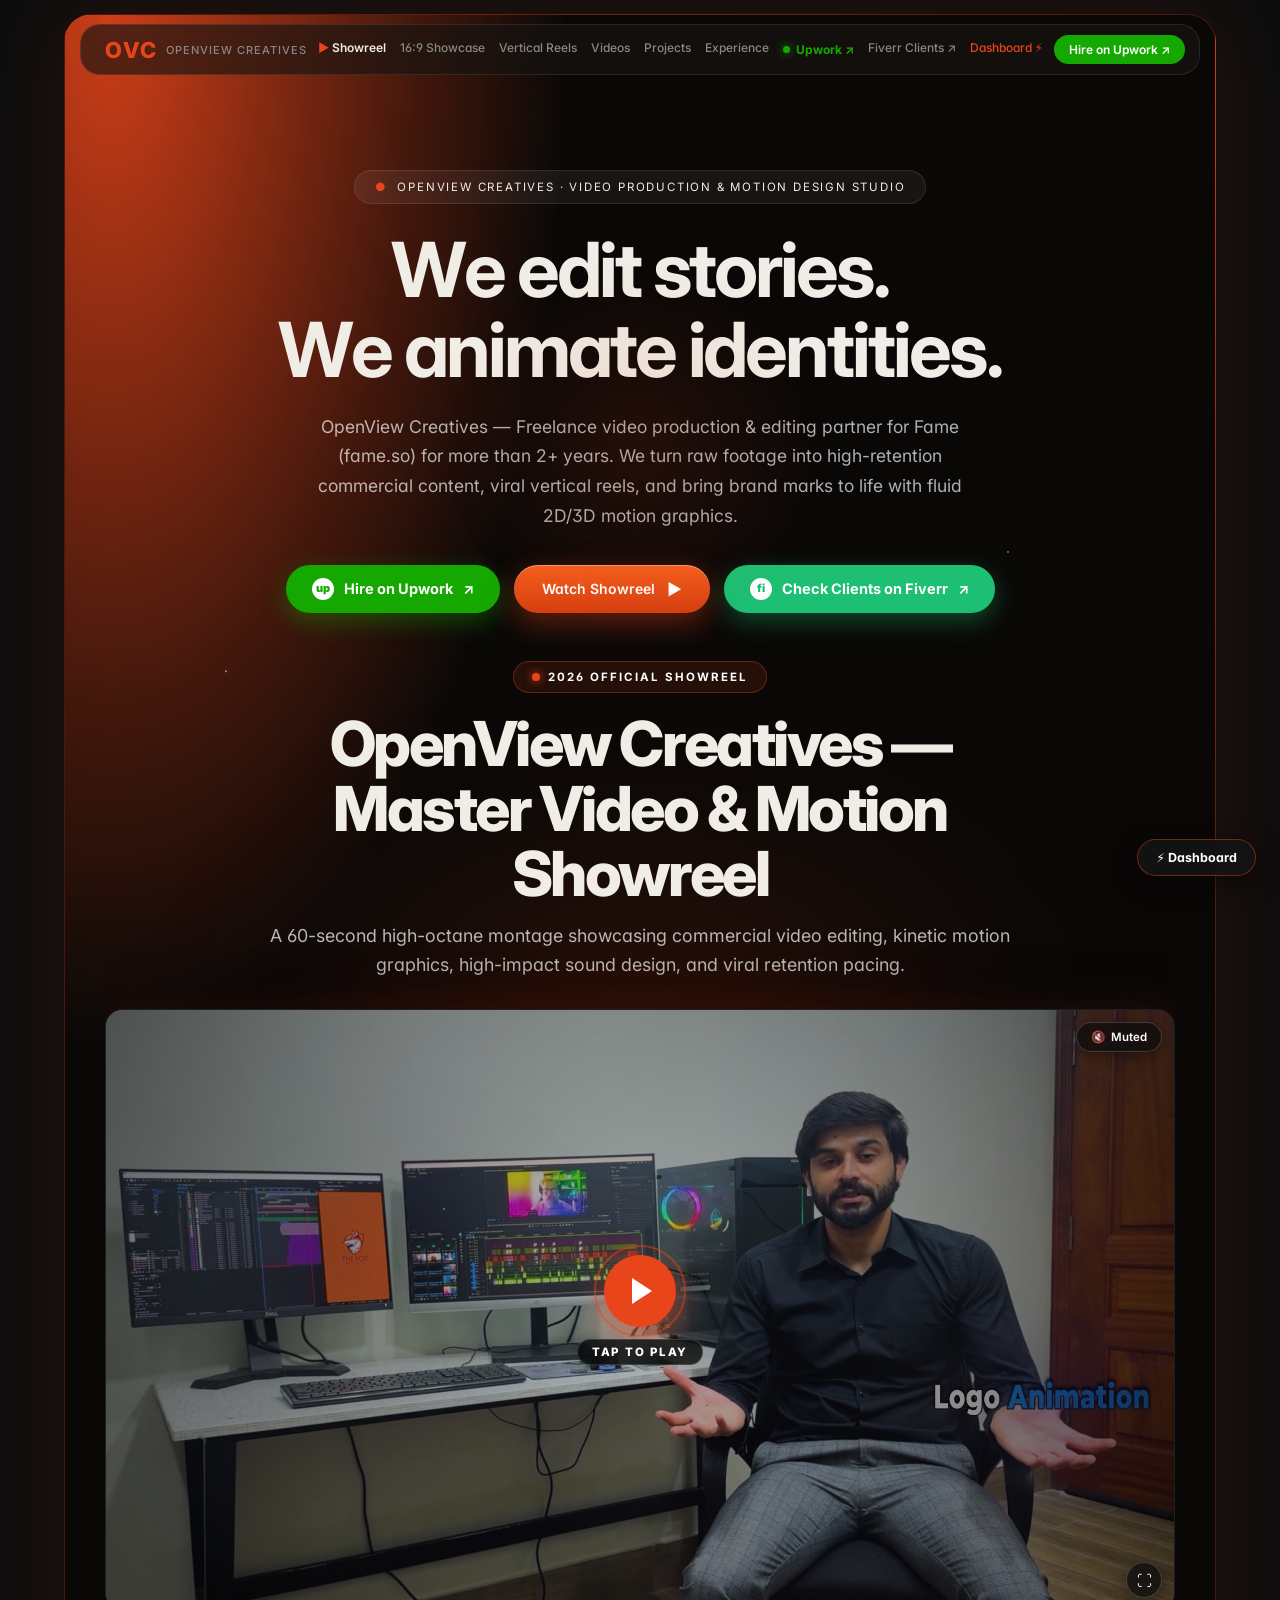
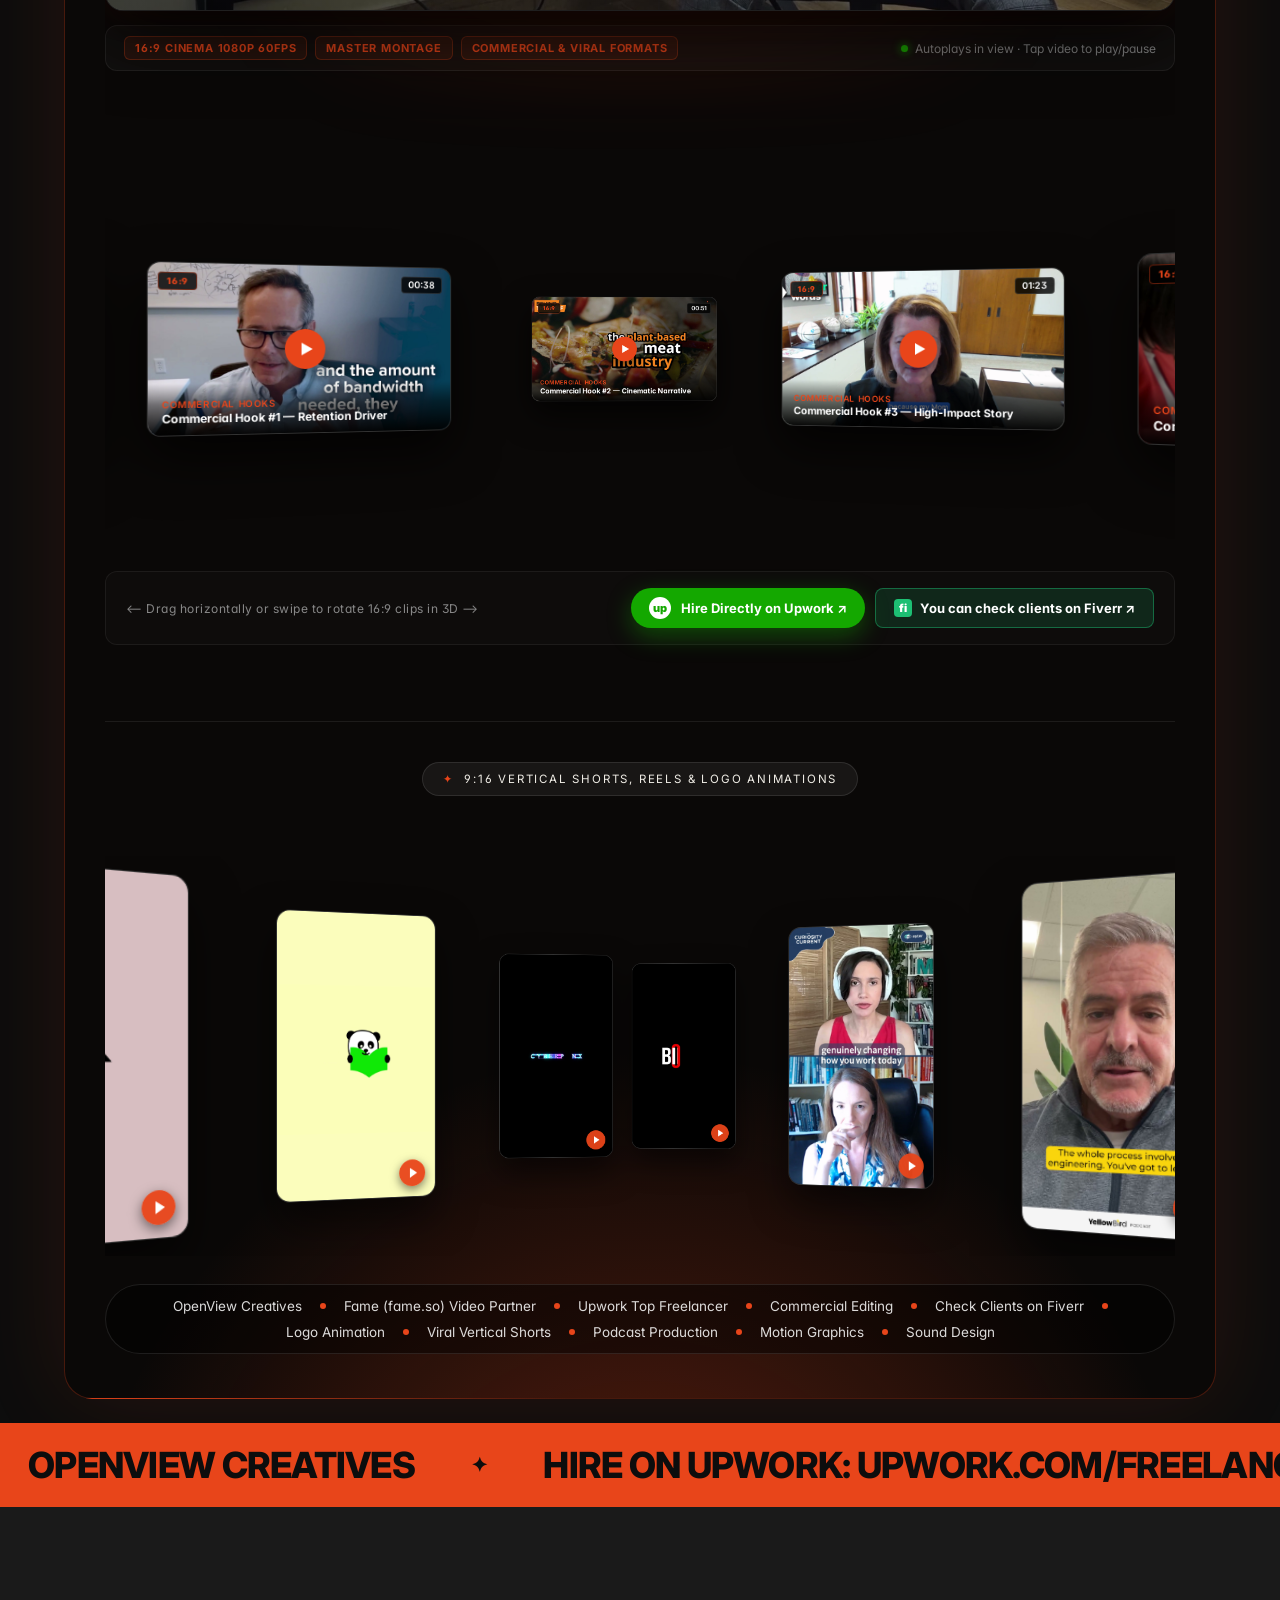
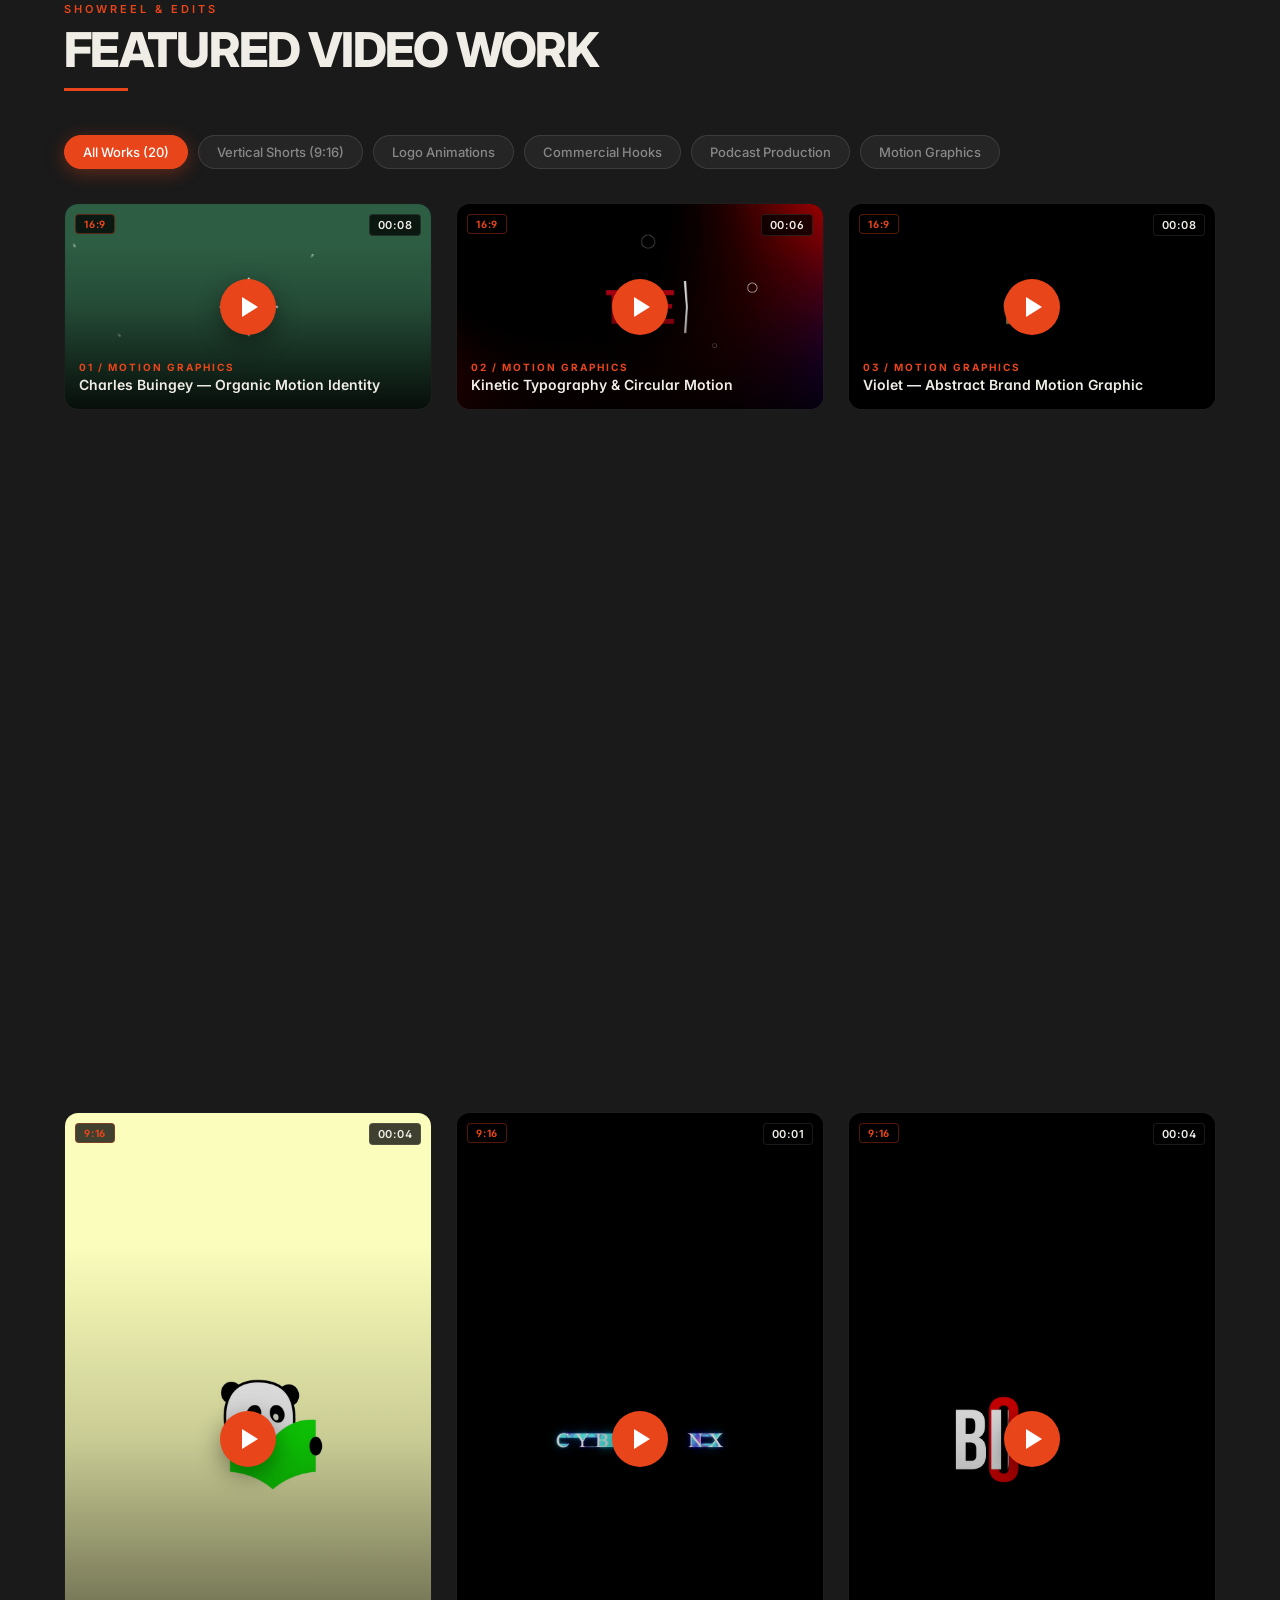
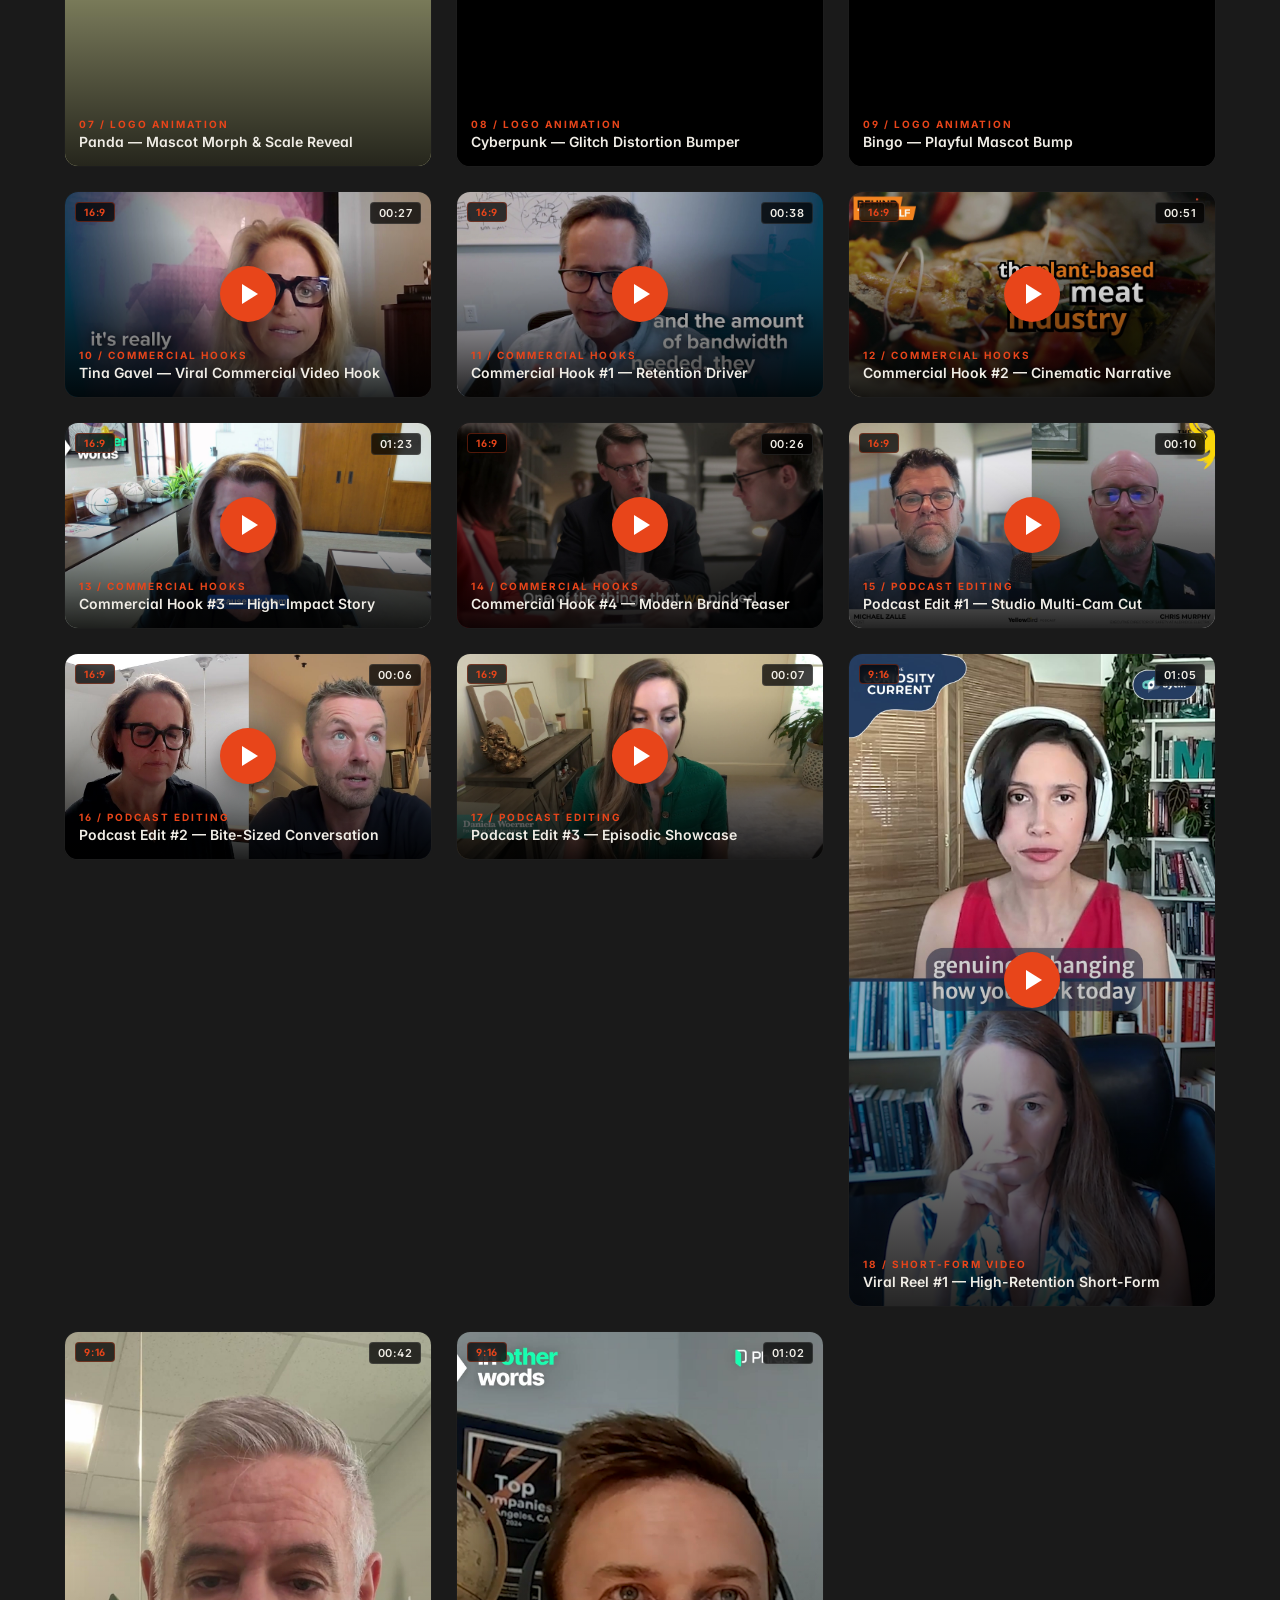
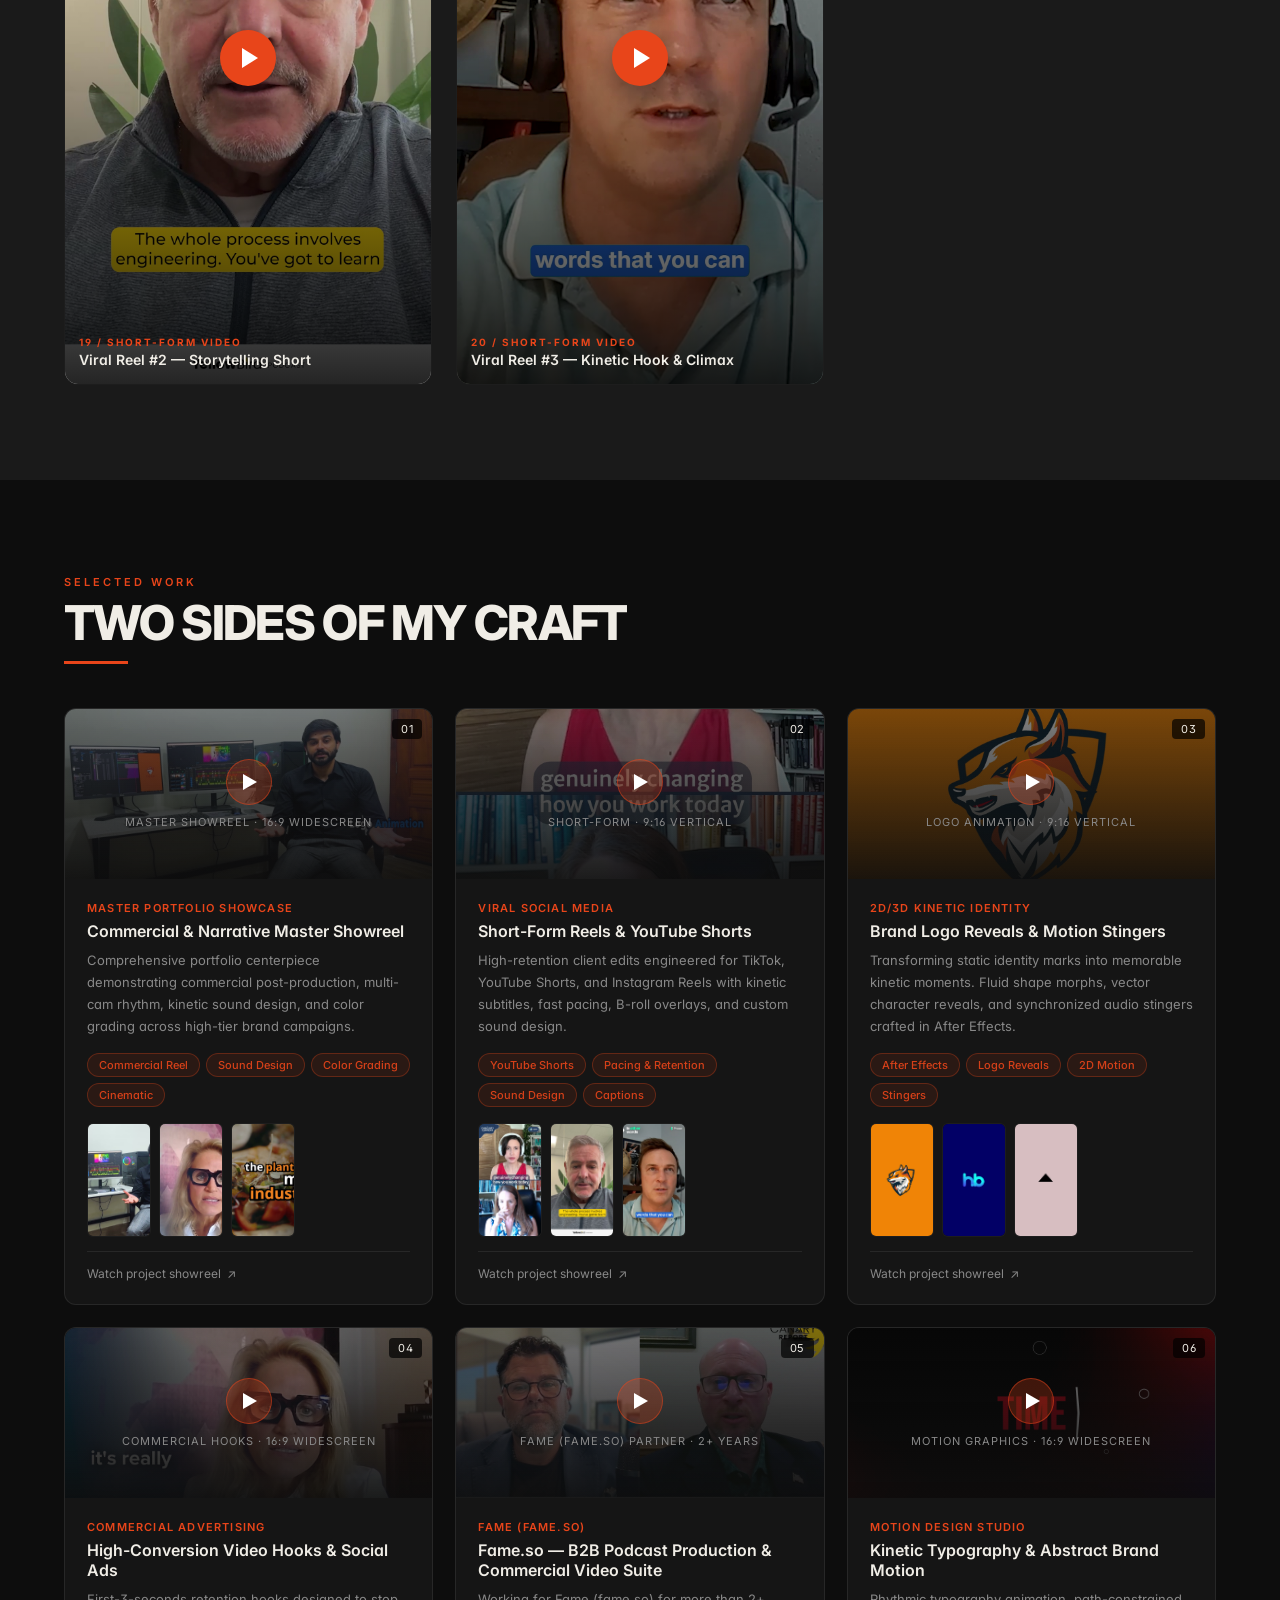
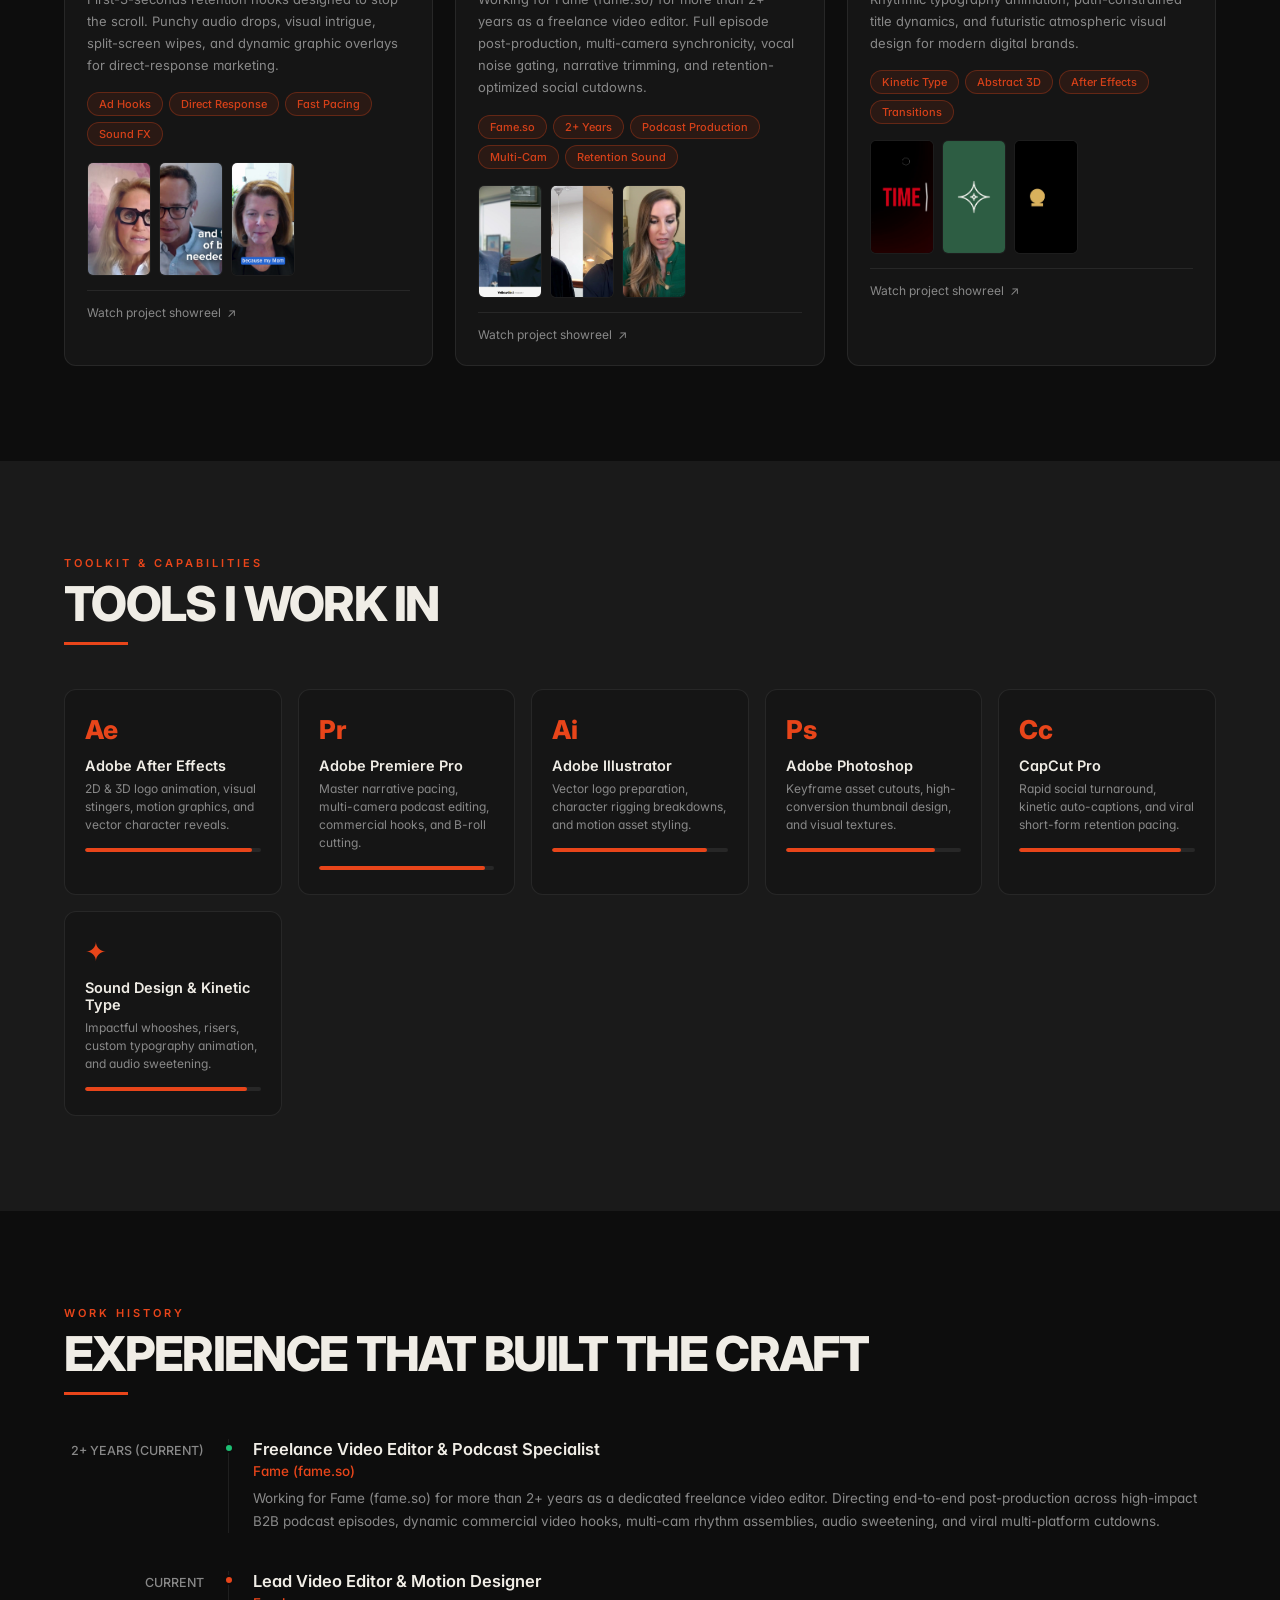
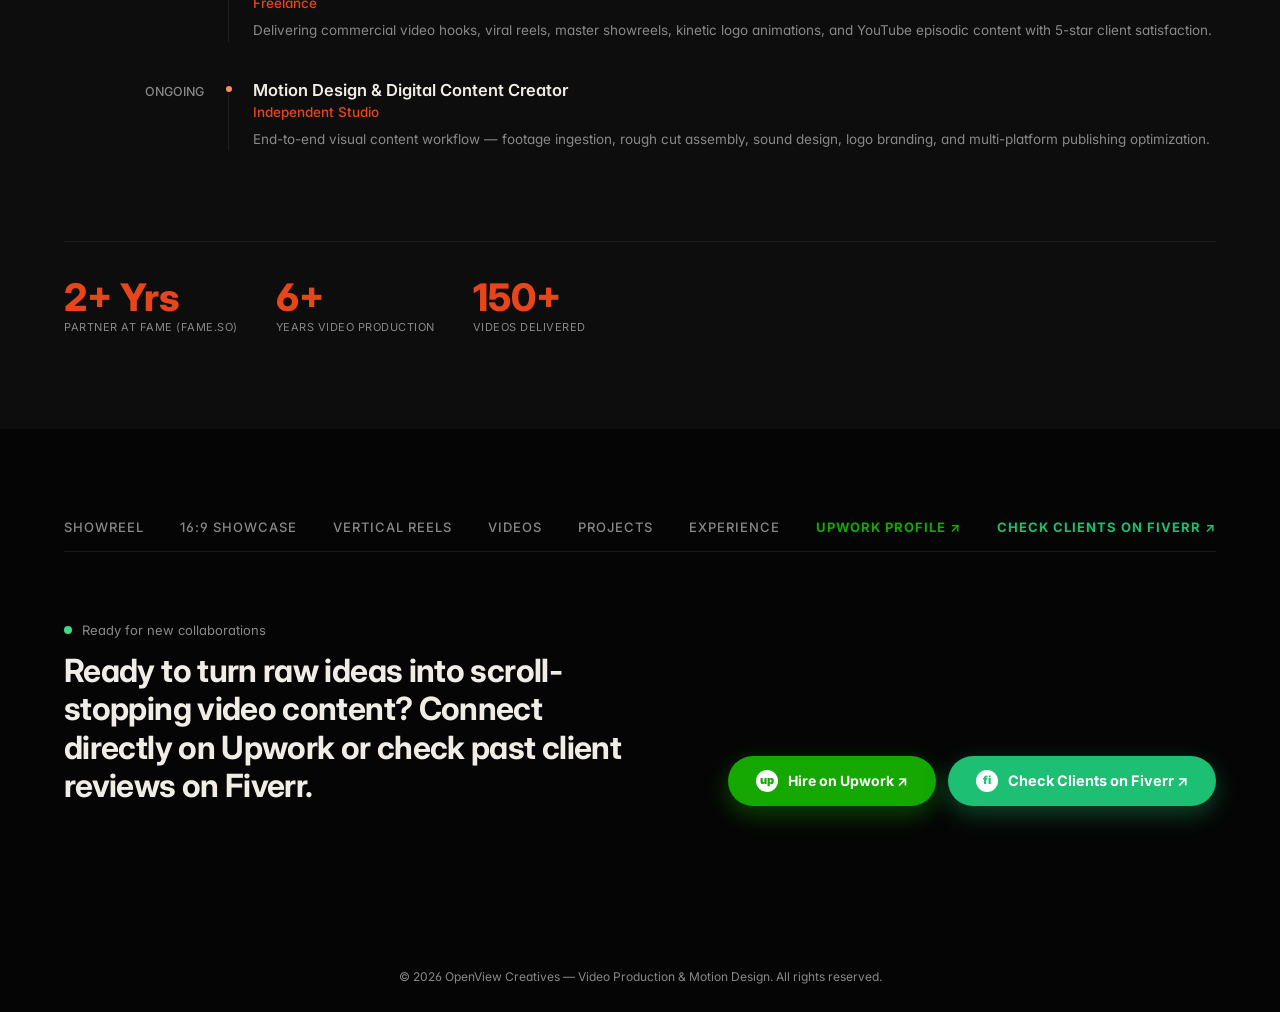
==== commit 5361cdcf: "Update site branding to OpenView Creatives and remove email section" ====
--- a/index.html
+++ b/index.html
@@ -3,9 +3,9 @@
 <head>
   <meta charset="UTF-8" />
   <meta name="viewport" content="width=device-width, initial-scale=1.0" />
-  <link rel="icon" href="data:image/svg+xml,<svg xmlns=%27http://www.w3.org/2000/svg%27 viewBox=%270 0 100 100%27><rect width=%27100%27 height=%27100%27 rx=%2720%27 fill=%27%23E8451A%27/><text x=%2750%27 y=%2770%27 font-size=%2758%27 text-anchor=%27middle%27 fill=%27white%27 font-family=%27Arial%27 font-weight=%27bold%27>HI</text></svg>">
-  <title>Hamza Irfan — Video Editor &amp; Logo Animator</title>
-  <meta name="description" content="Hamza Irfan — Video Editor, Motion Designer and Logo Animator. 6+ years of video editing and 2+ years of logo animation." />
+  <link rel="icon" href="data:image/svg+xml,<svg xmlns=%27http://www.w3.org/2000/svg%27 viewBox=%270 0 100 100%27><rect width=%27100%27 height=%27100%27 rx=%2720%27 fill=%27%23E8451A%27/><text x=%2750%27 y=%2768%27 font-size=%2746%27 text-anchor=%27middle%27 fill=%27white%27 font-family=%27Arial%27 font-weight=%27bold%27>OVC</text></svg>">
+  <title>OpenView Creatives — Video Production &amp; Motion Design</title>
+  <meta name="description" content="OpenView Creatives — High-Retention Commercial Video Production, Kinetic Motion Graphics &amp; Logo Animation." />
   <meta name="theme-color" content="#0D0D0D" />
   <link rel="preconnect" href="https://fonts.googleapis.com">
   <link rel="preconnect" href="https://fonts.gstatic.com" crossorigin>
@@ -18,13 +18,13 @@
   <div class="progress" id="progress"></div>
 
   <!-- PRELOADER CURTAIN -->
-  <div class="loader" id="loader"><span id="domLoaderInitials">HI</span></div>
+  <div class="loader" id="loader"><span id="domLoaderInitials">OVC</span></div>
 
   <!-- FLOATING FIXED NAVBAR -->
   <nav id="nav">
     <a href="#home" class="logo">
-      <span id="domBrandInitials">HI</span>
-      <span class="logo-sub" id="domBrandName">Hamza Irfan</span>
+      <span id="domBrandInitials">OVC</span>
+      <span class="logo-sub" id="domBrandName">OpenView Creatives</span>
     </a>
     <ul class="nav-links">
       <li><a href="#showreel" style="color:var(--text); font-weight:600;"><span style="color:var(--accent);">▶</span> Showreel</a></li>
@@ -62,7 +62,6 @@
         <a class="pill-fiverr" href="https://www.fiverr.com/hamzairfaan" target="_blank" rel="noopener">
           <span class="fiverr-badge-icon">fi</span> Check Clients on Fiverr <span>↗</span>
         </a>
-        <a class="pill-g" href="#contact">Direct Inquiry <span>↘</span></a>
       </div>
 
       <!-- DEDICATED MASTER SHOWREEL CINEMA THEATER (AT THE VERY TOP) -->
@@ -87,7 +86,7 @@
             <!-- Cinema Player Container (Clean & Unobstructed) -->
             <div class="theater-screen" id="theaterScreen">
               <video id="theaterVideo" poster="pic/intro-showreel.jpg" playsinline preload="auto" autoplay muted loop>
-                <source src="vid/intro-showreel.mp4" type="video/mp4">
+                <source src="compressed/intro-showreel.mp4" type="video/mp4">
               </video>
 
               <!-- Central Play/Pause Action Button (Fades out when playing) -->
@@ -212,76 +211,7 @@
       </div>
     </section>
 
-    <!-- CONTACT SECTION (Spotlight Shader + Magnetic Buttons) -->
-    <section class="contact" id="contact">
-      <div class="sec-lbl">Get In Touch</div>
-      <h2 class="sec-title">LET'S MAKE IT MOVE</h2>
-
-      <div class="ct-grid">
-        <div class="ct-main">
-          <div class="ct-avail" id="domContactAvail"><i></i> Available for freelance &amp; remote projects</div>
-          <h3>Have a project in mind? Let's make it stand out.</h3>
-          <p>Need a video editor, podcast specialist, or 2D logo animator? Send over the project details and let's bring your vision to life.</p>
-          <div class="ct-actions">
-            <a class="btn-upwork" id="domContactUpworkLink" href="https://www.upwork.com/freelancers/~01ea31ff7f87e0acb5" target="_blank" rel="noopener"><span>Hire on Upwork ↗</span></a>
-            <a class="btn-br" id="domContactEmailLink" href="mailto:hamzairfan.edits@gmail.com"><span>Send Email ↗</span></a>
-            <button class="ct-copy" id="copyMail" type="button" data-mail="hamzairfan.edits@gmail.com">Copy email</button>
-          </div>
-        </div>
-
-        <div class="ct-side">
-          <a class="cc cc-upwork" href="https://www.upwork.com/freelancers/~01ea31ff7f87e0acb5" target="_blank" rel="noopener">
-            <div class="cc-icon cc-icon-upwork">
-              <span class="upwork-badge-symbol">up</span>
-            </div>
-            <div>
-              <div class="cc-lbl">Upwork Verified Profile</div>
-              <div class="cc-val" id="domContactCardUpwork">Hire Directly on Upwork ↗</div>
-            </div>
-            <svg class="cc-arr" viewBox="0 0 24 24" width="18" height="18" fill="none" stroke="currentColor" stroke-width="1.8" stroke-linecap="round" stroke-linejoin="round">
-              <path d="M7 17 17 7M8 7h9v9"/>
-            </svg>
-          </a>
-
-          <a class="cc cc-fiverr" href="https://www.fiverr.com/hamzairfaan" target="_blank" rel="noopener">
-            <div class="cc-icon cc-icon-fiverr">
-              <span class="fiverr-badge-symbol">fi</span>
-            </div>
-            <div>
-              <div class="cc-lbl">Client Reviews &amp; History</div>
-              <div class="cc-val">You can check clients on Fiverr ↗</div>
-            </div>
-            <svg class="cc-arr" viewBox="0 0 24 24" width="18" height="18" fill="none" stroke="currentColor" stroke-width="1.8" stroke-linecap="round" stroke-linejoin="round">
-              <path d="M7 17 17 7M8 7h9v9"/>
-            </svg>
-          </a>
-
-          <div class="cc">
-            <div class="cc-icon">
-              <svg viewBox="0 0 24 24" width="22" height="22" fill="none" stroke="currentColor" stroke-width="1.8" stroke-linecap="round" stroke-linejoin="round">
-                <circle cx="12" cy="12" r="10"/><path d="M12 2a14.5 14.5 0 0 0 0 20 14.5 14.5 0 0 0 0-20"/><path d="M2 12h20"/>
-              </svg>
-            </div>
-            <div>
-              <div class="cc-lbl">Client Collaboration</div>
-              <div class="cc-val">Fame (fame.so) · Worldwide Remote</div>
-            </div>
-          </div>
-
-          <div class="cc">
-            <div class="cc-icon">
-              <svg viewBox="0 0 24 24" width="22" height="22" fill="none" stroke="currentColor" stroke-width="1.8" stroke-linecap="round" stroke-linejoin="round">
-                <rect x="3" y="7" width="18" height="13" rx="2"/><path d="M9 7V5a2 2 0 0 1 2-2h2a2 2 0 0 1 2 2v2M3 13h18"/>
-              </svg>
-            </div>
-            <div>
-              <div class="cc-lbl">Primary Focus</div>
-              <div class="cc-val" id="domContactCardFocus">Commercial Hooks · Fame.so Podcasts · Logo 2D/3D</div>
-            </div>
-          </div>
-        </div>
-      </div>
-    </section>
+
   </main>
 
   <!-- FOOTER WITH GIANT LETTER REVEAL -->
@@ -313,9 +243,9 @@
     </div>
 
     <!-- Edge-to-edge auto-scaled typography reveal -->
-    <div class="ft-name" id="ftName">HAMZA IRFAN</div>
-
-    <p class="ft-copy" id="domFtCopy">© 2026 Hamza Irfan — Video Editor &amp; Motion Designer. All rights reserved.</p>
+    <div class="ft-name" id="ftName">OPENVIEW CREATIVES</div>
+
+    <p class="ft-copy" id="domFtCopy">© 2026 OpenView Creatives — Video Production &amp; Motion Design. All rights reserved.</p>
   </footer>
 
   <!-- VIDEO LIGHTBOX MODAL -->
--- a/assets/style.css
+++ b/assets/style.css
@@ -144,18 +144,19 @@
 
 .nav-links {
   display: flex;
-  gap: 28px;
+  gap: clamp(10px, 1.4vw, 24px);
   list-style: none;
   margin: 0 auto;
 }
 
 .nav-links a {
   position: relative;
-  font-size: 13px;
+  font-size: clamp(11px, 0.82vw, 13px);
   font-weight: 500;
   color: var(--muted);
   text-decoration: none;
   padding: 6px 0;
+  white-space: nowrap;
   transition: color 0.25s;
 }
 
@@ -187,10 +188,12 @@
   background: #ffffff;
   color: #111111;
   border-radius: 999px;
-  padding: 10px 22px;
-  font-size: 13px;
+  padding: 8px 18px;
+  font-size: 12.5px;
   font-weight: 600;
   text-decoration: none;
+  white-space: nowrap;
+  flex-shrink: 0;
   transition: transform 0.2s, background 0.2s, color 0.2s;
 }
 
@@ -2381,120 +2384,686 @@
   to { opacity: 1; transform: none; }
 }
 
-/* RESPONSIVE MEDIA QUERIES */
-@media (max-width: 900px) {
-  .ct-grid {
-    grid-template-columns: 1fr;
-  }
-}
-
-@media (max-width: 768px) {
+/* ========================================================
+   RESPONSIVE DESIGN SYSTEM (Mobile, Tablet, PC & Ultra-Wide)
+   ======================================================== */
+
+/* 1. Ultra-Wide & 4K Monitors (1441px+) */
+@media (min-width: 1441px) {
+  :root {
+    --pad: 72px;
+  }
+  .hz {
+    max-width: 1240px;
+    margin: 20px auto 0;
+  }
+  section {
+    max-width: 1360px;
+    margin-left: auto;
+    margin-right: auto;
+  }
+}
+
+/* 2. Laptops & Small Desktops (1025px - 1280px) */
+@media (max-width: 1280px) {
+  .nav-links {
+    gap: 14px;
+  }
+  .nav-links a {
+    font-size: 12px;
+  }
+  .nav-cta {
+    padding: 7px 15px;
+    font-size: 12px;
+  }
+}
+
+/* 3. Tablets & Compact Laptops (769px - 1024px) */
+@media (max-width: 1024px) {
   .burger {
     display: block;
   }
 
+  .nav-cta {
+    display: none;
+  }
+
   nav .nav-links {
     position: absolute;
-    top: calc(100% + 8px);
+    top: calc(100% + 10px);
     left: 0;
     right: 0;
     flex-direction: column;
     gap: 0;
-    background: rgba(12, 10, 9, 0.98);
+    background: rgba(14, 12, 11, 0.98);
+    backdrop-filter: blur(20px);
+    -webkit-backdrop-filter: blur(20px);
     border: 1px solid var(--bdr);
-    border-radius: 16px;
+    border-radius: 18px;
     max-height: 0;
     overflow: hidden;
-    transition: max-height 0.35s cubic-bezier(0.2, 0.7, 0.2, 1);
+    box-shadow: 0 20px 50px rgba(0, 0, 0, 0.7);
+    transition: max-height 0.4s cubic-bezier(0.2, 0.7, 0.2, 1), padding 0.3s ease;
   }
 
   nav .nav-links.open {
-    max-height: 340px;
-    padding: 10px 0;
+    max-height: min(85vh, 580px);
+    padding: 12px 0;
+    overflow-y: auto;
+    -webkit-overflow-scrolling: touch;
   }
 
   nav .nav-links li a {
-    display: block;
-    padding: 14px 24px;
+    display: flex;
+    align-items: center;
+    justify-content: space-between;
+    padding: 13px 24px;
     font-size: 14.5px;
+    font-weight: 600;
     border-top: 0.5px solid rgba(255, 255, 255, 0.05);
   }
 
-  .nav-cta {
+  .ct-grid {
+    grid-template-columns: 1fr;
+    gap: 24px;
+  }
+
+  .vid-grid {
+    grid-template-columns: repeat(auto-fill, minmax(min(100%, 260px), 1fr));
+    gap: 18px;
+  }
+
+  .skills-grid {
+    grid-template-columns: repeat(3, 1fr);
+    gap: 14px;
+  }
+
+  .cf-landscape {
+    height: 340px;
+  }
+
+  .cf-landscape-card {
+    width: 290px;
+    height: 163px;
+    margin: -81px 0 0 -145px;
+  }
+
+  .cf {
+    height: 360px;
+  }
+
+  .cf-card {
+    width: 170px;
+    height: 302px;
+    margin: -151px 0 0 -85px;
+  }
+
+  .lb-prev { left: 12px; }
+  .lb-next { right: 12px; }
+}
+
+/* 4. Mobile Phones & Mini-Tablets (max-width: 768px) */
+@media (max-width: 768px) {
+  nav {
+    top: 12px;
+    width: calc(100% - 24px);
+    padding: 8px 14px 8px 18px !important;
+    border-radius: 16px;
+  }
+
+  .logo {
+    font-size: 19px;
+  }
+
+  .logo-sub {
     display: none;
   }
 
   .hz {
-    padding-top: 120px;
-    border-radius: 22px;
-  }
-
+    padding-top: 98px;
+    padding-bottom: 32px;
+    border-radius: 20px;
+    margin-top: 8px;
+    width: calc(100% - 20px);
+  }
+
+  .hz-tag {
+    font-size: 10.5px;
+    letter-spacing: 1px;
+    padding: 7px 14px;
+    line-height: 1.4;
+    max-width: 100%;
+    margin-bottom: 18px;
+  }
+
+  .hz h1 {
+    font-size: clamp(28px, 6.5vw, 44px);
+    line-height: 1.12;
+    margin-bottom: 16px;
+    word-break: break-word;
+  }
+
+  .hz-sub {
+    font-size: 14px;
+    line-height: 1.6;
+    margin-bottom: 24px;
+  }
+
+  .hz-btns {
+    display: grid;
+    grid-template-columns: 1fr;
+    width: 100%;
+    max-width: 360px;
+    margin: 0 auto;
+    gap: 10px;
+  }
+
+  .pill-upwork, .pill-o, .pill-fiverr, .pill-g {
+    width: 100%;
+    justify-content: center;
+    text-align: center;
+    padding: 12px 18px;
+    font-size: 13.5px;
+  }
+
+  .showreel-theater {
+    padding: 24px 0 16px;
+  }
+
+  .theater-header {
+    margin-bottom: 20px;
+  }
+
+  .theater-title {
+    font-size: clamp(22px, 5.5vw, 36px);
+  }
+
+  .theater-desc {
+    font-size: 13.5px;
+  }
+
+  .theater-screen {
+    border-radius: 12px;
+  }
+
+  .theater-discreet-sound {
+    top: 8px;
+    right: 8px;
+    padding: 5px 10px;
+    font-size: 10.5px;
+  }
+
+  .theater-discreet-fs {
+    bottom: 8px;
+    right: 8px;
+    width: 32px;
+    height: 32px;
+    font-size: 13px;
+  }
+
+  .tca-btn {
+    width: 56px;
+    height: 56px;
+  }
+
+  .theater-meta-bar {
+    flex-direction: column;
+    align-items: flex-start;
+    gap: 8px;
+    padding: 10px 14px;
+    border-radius: 10px;
+  }
+
+  .theater-tags {
+    gap: 6px;
+  }
+
+  .tt-tag {
+    font-size: 10px;
+    padding: 3px 8px;
+  }
+
+  /* 3D Landscape Carousel Mobile */
+  .cf-landscape {
+    height: 300px;
+    margin: 12px 0 20px;
+  }
+
+  .cf-landscape-card {
+    width: 270px;
+    height: 152px;
+    margin: -76px 0 0 -135px;
+    border-radius: 12px;
+  }
+
+  .cf-landscape-card .cfl-title {
+    font-size: 11px;
+  }
+
+  .cf-landscape-card .cfl-tag {
+    font-size: 8.5px;
+    padding: 2px 6px;
+  }
+
+  .cf-landscape-card .cfl-dur {
+    font-size: 9.5px;
+    padding: 2px 5px;
+  }
+
+  .cf-landscape-card .cfl-play {
+    width: 36px;
+    height: 36px;
+  }
+
+  .cf-landscape-card .cfl-play i {
+    border-top-width: 5px;
+    border-bottom-width: 5px;
+    border-left-width: 9px;
+  }
+
+  .landscape-footer-bar {
+    flex-direction: column;
+    text-align: center;
+    gap: 12px;
+    padding: 12px 14px;
+  }
+
+  .lf-actions {
+    justify-content: center;
+    width: 100%;
+    gap: 8px;
+  }
+
+  .lf-actions a {
+    flex: 1;
+    min-width: 140px;
+    justify-content: center;
+    text-align: center;
+    padding: 10px 14px;
+    font-size: 12px;
+  }
+
+  /* 3D Vertical Reels Carousel Mobile */
   .cf {
-    height: 330px;
-    margin-top: 36px;
+    height: 320px;
+    margin-top: 24px;
+  }
+
+  .cf-card {
+    width: 150px;
+    height: 266px;
+    margin: -133px 0 0 -75px;
+    border-radius: 12px;
+  }
+
+  .cf-play {
+    width: 28px;
+    height: 28px;
+    right: 8px;
+    bottom: 8px;
+  }
+
+  .cf-play::after {
+    left: 11px;
+    top: 9px;
+    border-top-width: 5px;
+    border-bottom-width: 5px;
+    border-left-width: 8px;
   }
 
   .hz-serv {
     border-radius: 20px;
+    font-size: 11.5px;
+    padding: 10px 16px;
+    gap: 8px 12px;
+    margin-top: 20px;
+  }
+
+  .marquee {
+    padding: 14px 0;
+    margin-top: 18px;
+  }
+
+  .mq-track span {
+    font-size: 16px;
+    padding: 0 14px;
+    gap: 24px;
+  }
+
+  section {
+    padding: 56px var(--side);
+  }
+
+  .sec-title {
+    font-size: clamp(24px, 5vw, 36px);
+    margin-bottom: 26px;
+  }
+
+  .vid-filters {
+    gap: 6px;
+    margin-bottom: 20px;
+  }
+
+  .vid-filter-btn {
+    padding: 6px 14px;
     font-size: 12px;
   }
 
-  .marquee {
-    padding: 16px 0;
-  }
-
-  .mq-track span {
-    font-size: 18px;
-    padding: 0 18px;
-    gap: 36px;
-  }
-
+  /* Video Grid on Mobile: 2 Columns for Vertical, 1 Column for Landscape */
   .vid-grid {
     grid-template-columns: repeat(2, 1fr);
-    gap: 14px;
-  }
-
+    gap: 12px;
+  }
+
+  .vid-card.landscape {
+    grid-column: span 2;
+  }
+
+  .vid-play {
+    width: 44px;
+    height: 44px;
+  }
+
+  .vid-play i {
+    border-top-width: 8px;
+    border-bottom-width: 8px;
+    border-left-width: 13px;
+  }
+
+  .vid-title {
+    font-size: 12.5px;
+  }
+
+  .vid-dur {
+    font-size: 10px;
+    padding: 2px 6px;
+  }
+
+  .vid-aspect-badge {
+    font-size: 9px;
+    padding: 2px 6px;
+  }
+
+  /* Projects Section Mobile */
+  .proj-grid {
+    grid-template-columns: 1fr;
+    gap: 18px;
+  }
+
+  .proj-thumb {
+    height: 160px;
+  }
+
+  .proj-body {
+    padding: 18px;
+  }
+
+  .proj-name {
+    font-size: 15px;
+  }
+
+  .proj-desc {
+    font-size: 12.5px;
+    margin-bottom: 12px;
+  }
+
+  /* Skills Section Mobile */
+  .skills-grid {
+    grid-template-columns: repeat(2, 1fr);
+    gap: 12px;
+  }
+
+  .sk {
+    padding: 16px 14px;
+  }
+
+  .sk-icon {
+    font-size: 22px;
+    margin-bottom: 8px;
+  }
+
+  .sk-name {
+    font-size: 13px;
+  }
+
+  .sk-desc {
+    font-size: 11px;
+    margin-bottom: 10px;
+  }
+
+  /* Experience & Timeline Mobile */
   .tl-item {
-    grid-template-columns: 75px 1px 1fr;
-    gap: 0 14px;
+    grid-template-columns: 78px 1px 1fr;
+    gap: 0 12px;
+    padding-bottom: 26px;
+  }
+
+  .tl-date {
+    font-size: 11.5px;
+  }
+
+  .tl-title {
+    font-size: 14.5px;
+  }
+
+  .tl-company {
+    font-size: 12px;
+  }
+
+  .tl-desc {
+    font-size: 12px;
   }
 
   .stats {
     flex-wrap: wrap;
-    gap: 20px;
+    gap: 16px;
+    margin-top: 28px;
+    padding-top: 22px;
+    justify-content: space-between;
+  }
+
+  .sn {
+    font-size: 28px;
+  }
+
+  .sl {
+    font-size: 10px;
+  }
+
+  /* Contact Section Mobile */
+  .ct-grid {
+    grid-template-columns: 1fr;
+    gap: 18px;
+  }
+
+  .ct-main {
+    padding: 24px 18px;
+  }
+
+  .ct-main h3 {
+    font-size: 22px;
+    margin-bottom: 12px;
+  }
+
+  .ct-main p {
+    font-size: 13.5px;
+    margin-bottom: 22px;
+  }
+
+  .ct-actions {
+    display: flex;
+    flex-direction: column;
+    width: 100%;
+    gap: 10px;
+  }
+
+  .btn-upwork, .btn-br, .ct-copy {
+    width: 100%;
+    justify-content: center;
+    text-align: center;
+    padding: 13px 20px;
+    font-size: 13px;
+  }
+
+  .cc {
+    padding: 16px;
+    gap: 12px;
+  }
+
+  .cc-icon {
+    width: 40px;
+    height: 40px;
+    font-size: 16px;
+  }
+
+  .cc-lbl {
+    font-size: 10px;
+  }
+
+  .cc-val {
+    font-size: 13px;
+  }
+
+  /* Footer Mobile */
+  footer {
+    padding: 48px 16px 20px;
+  }
+
+  .ft-top {
+    justify-content: center;
+    gap: 8px 16px;
+    text-align: center;
+  }
+
+  .ft-top a {
+    font-size: 11.5px;
+  }
+
+  .ft-cta {
+    padding: 30px 0 16px;
+    flex-direction: column;
+    align-items: flex-start;
+    gap: 16px;
+  }
+
+  .ft-cta h2 {
+    font-size: 20px;
+  }
+
+  .ft-cta div:last-child {
+    width: 100%;
+    display: flex;
+    flex-direction: column;
+    gap: 10px;
+  }
+
+  .ft-cta div:last-child a {
+    width: 100%;
+    justify-content: center;
+    text-align: center;
+    padding: 13px 20px;
+  }
+
+  .ft-name {
+    margin: 10px 0 6px;
+  }
+
+  .ft-copy {
+    font-size: 11px;
+    margin-top: 16px;
+  }
+
+  /* Lightbox Mobile */
+  .lb {
+    padding: 10px;
+  }
+
+  .lb-inner.landscape {
+    width: 100%;
+    aspect-ratio: 16 / 9;
+  }
+
+  .lb-inner.vertical {
+    width: min(92vw, calc(78vh * 0.5625));
   }
 
   .lb-close {
-    right: 8px;
-    top: 8px;
-    z-index: 5;
-  }
-
-  .lb-prev { left: 6px; z-index: 5; }
-  .lb-next { right: 6px; z-index: 5; }
+    top: -42px;
+    right: 0;
+    width: 36px;
+    height: 36px;
+    font-size: 20px;
+  }
+
   .lb-nav {
     top: auto;
-    bottom: 14px;
+    bottom: -46px;
+    width: 36px;
+    height: 36px;
+    font-size: 18px;
     transform: none;
   }
 
-  .ft-cta {
-    padding: 44px 0 28px;
-  }
-
-  .btn-br {
-    width: 100%;
-    text-align: center;
-  }
-
-  footer {
-    padding-top: 60px;
-  }
-}
-
-@media (max-width: 480px) {
-  .vid-grid {
+  .lb-prev { left: 15%; }
+  .lb-next { right: 15%; }
+
+  .lb-cap {
+    bottom: -44px;
+    font-size: 11px;
+    max-width: 60%;
+    margin: 0 auto;
+    white-space: nowrap;
+    overflow: hidden;
+    text-overflow: ellipsis;
+  }
+
+  .floating-admin-btn {
+    bottom: 16px;
+    right: 16px;
+    padding: 8px 14px;
+    font-size: 11.5px;
+  }
+}
+
+/* 5. Extra Small Mobile Phones (max-width: 420px) */
+@media (max-width: 420px) {
+  .hz h1 {
+    font-size: 25px;
+  }
+
+  .cf-landscape {
+    height: 250px;
+  }
+
+  .cf-landscape-card {
+    width: 230px;
+    height: 130px;
+    margin: -65px 0 0 -115px;
+  }
+
+  .cf {
+    height: 280px;
+  }
+
+  .cf-card {
+    width: 125px;
+    height: 222px;
+    margin: -111px 0 0 -62px;
+  }
+
+  .skills-grid {
     grid-template-columns: 1fr;
+  }
+
+  .tl-item {
+    grid-template-columns: 68px 1px 1fr;
+    gap: 0 10px;
+  }
+
+  .stats {
+    flex-direction: column;
+    gap: 12px;
+    align-items: flex-start;
   }
 }
 
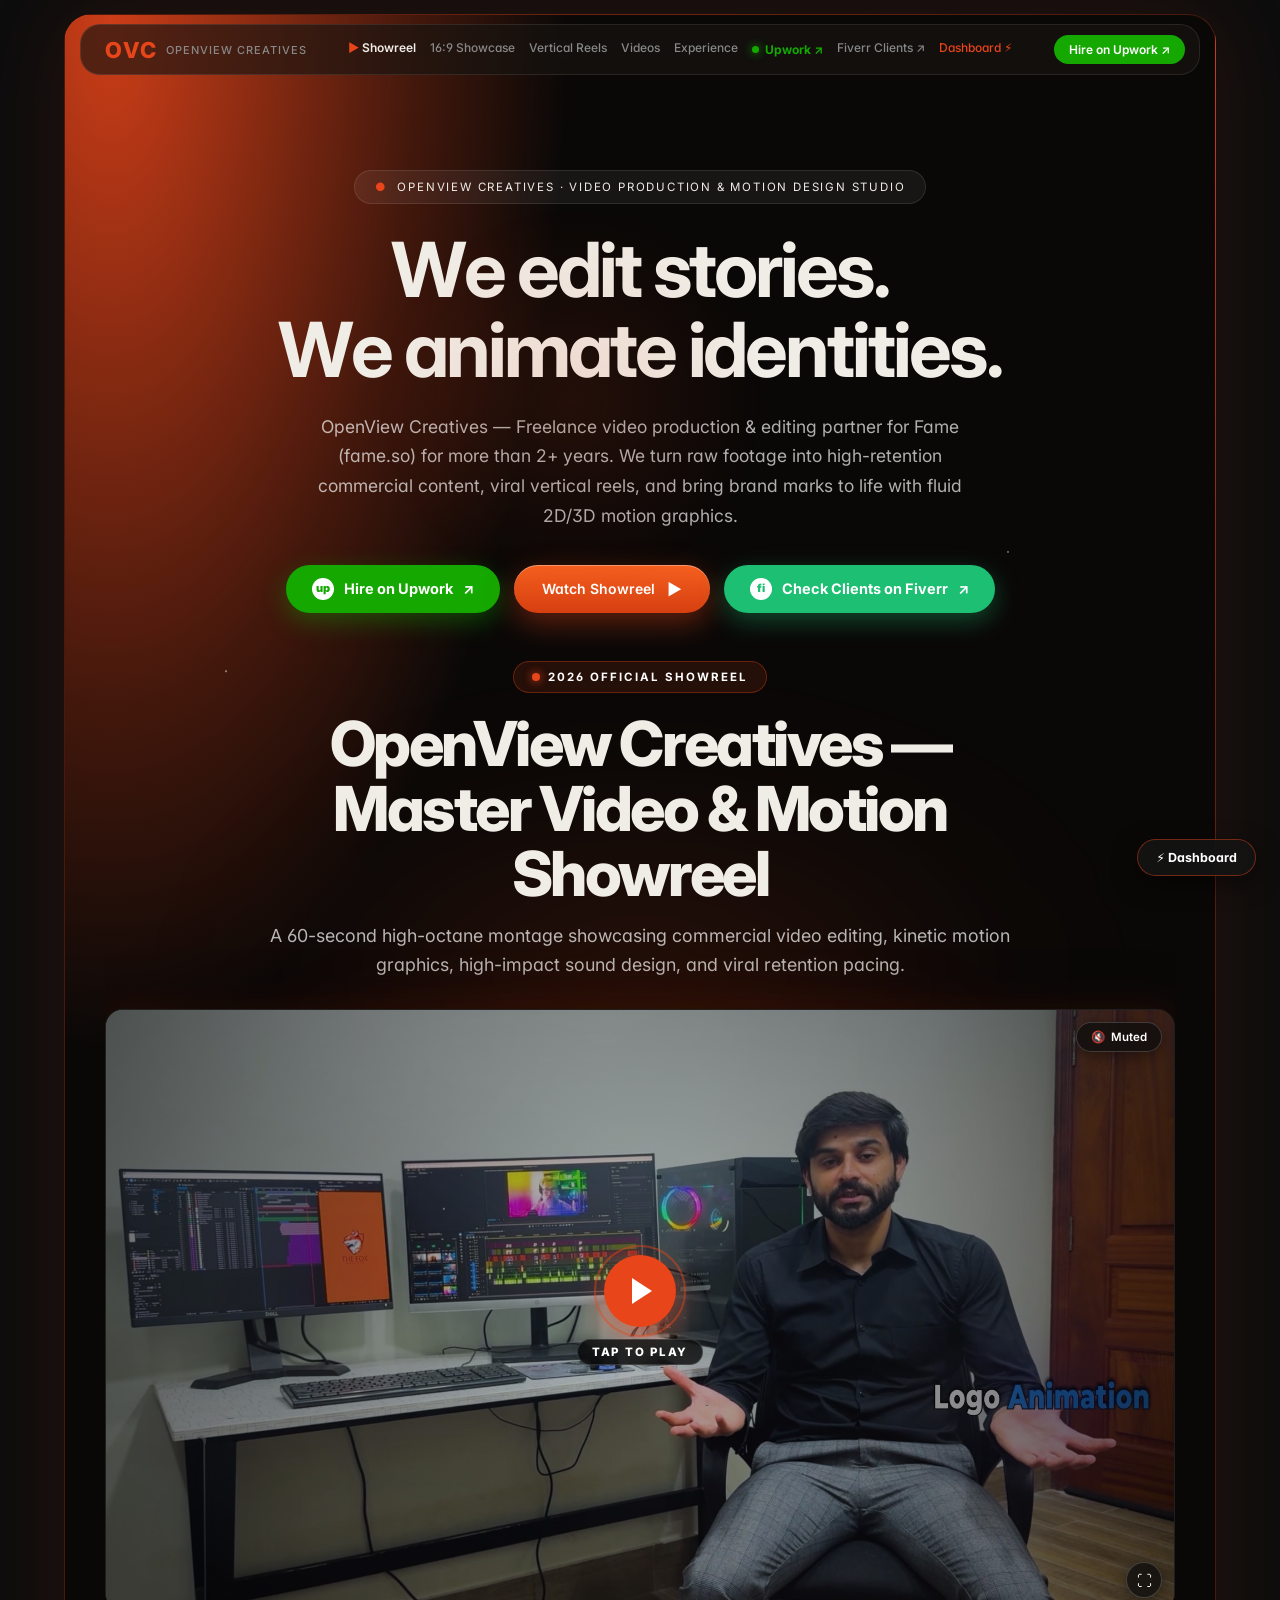
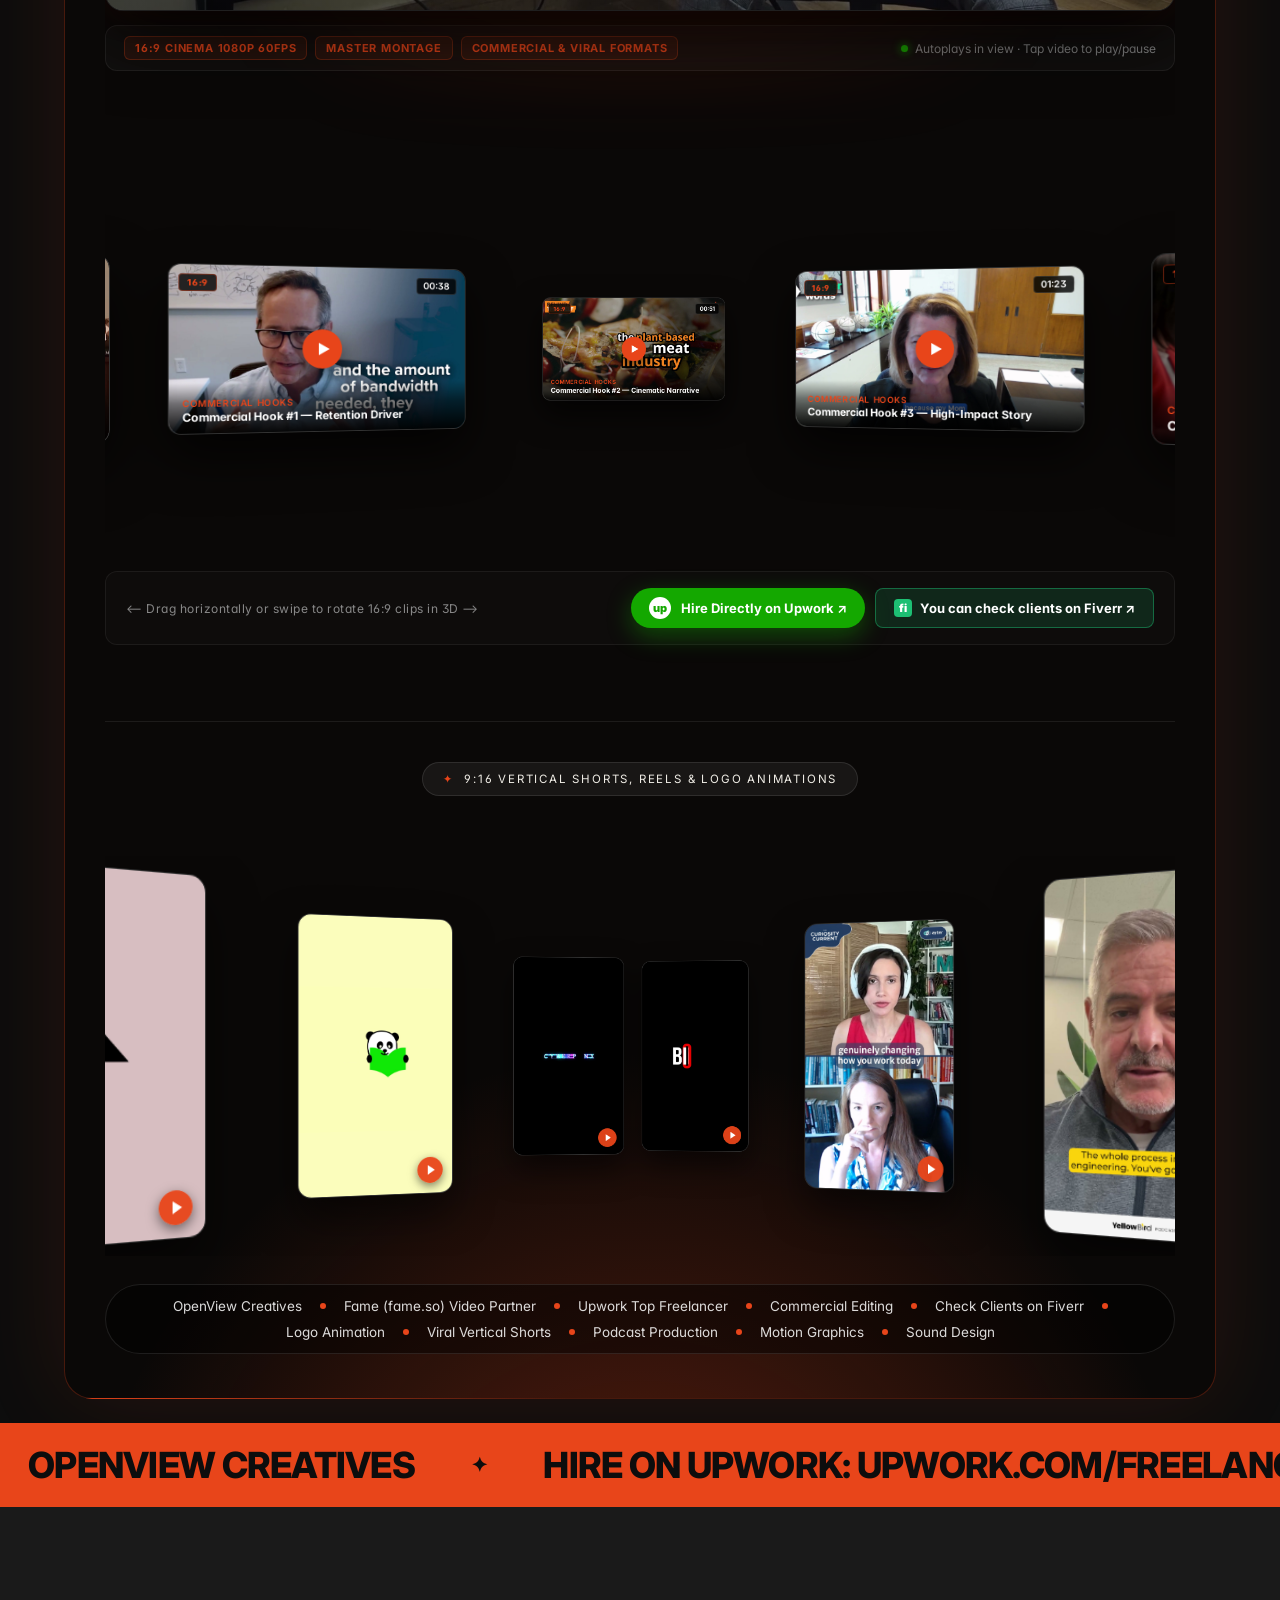
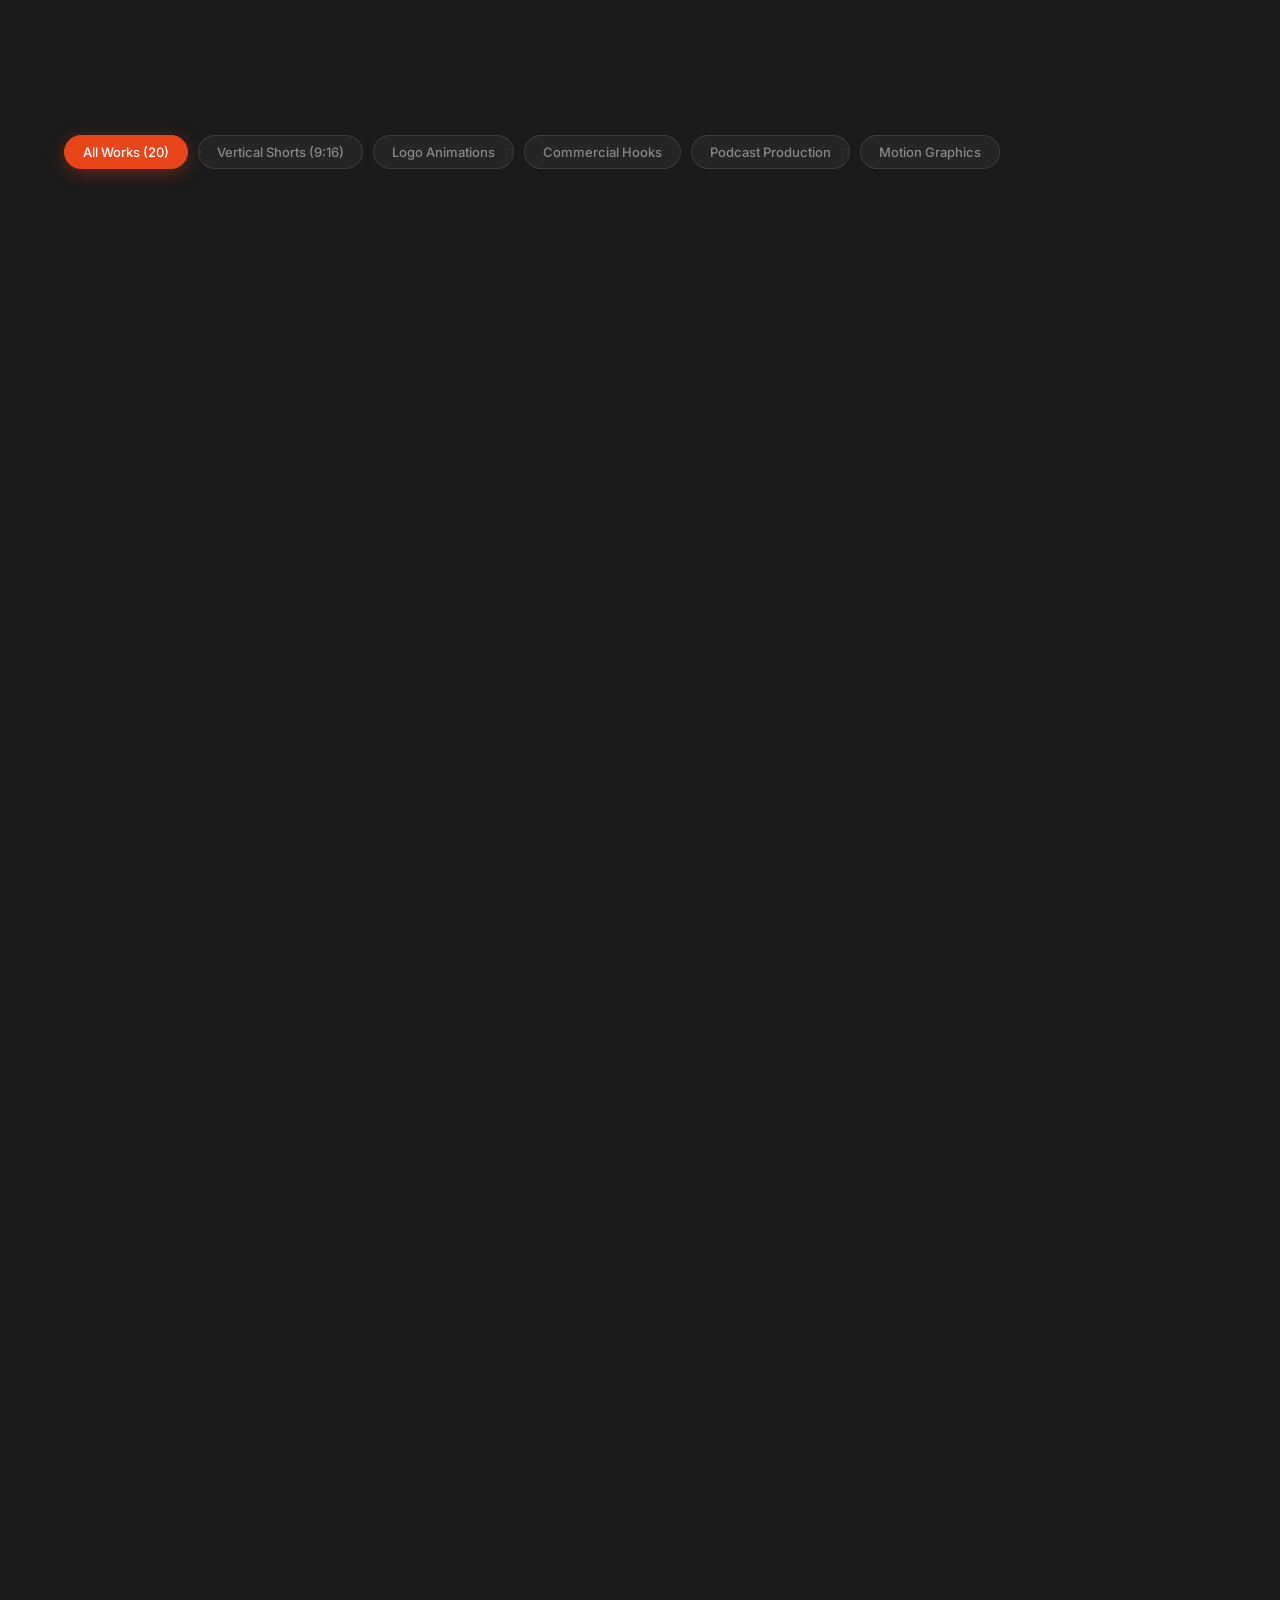
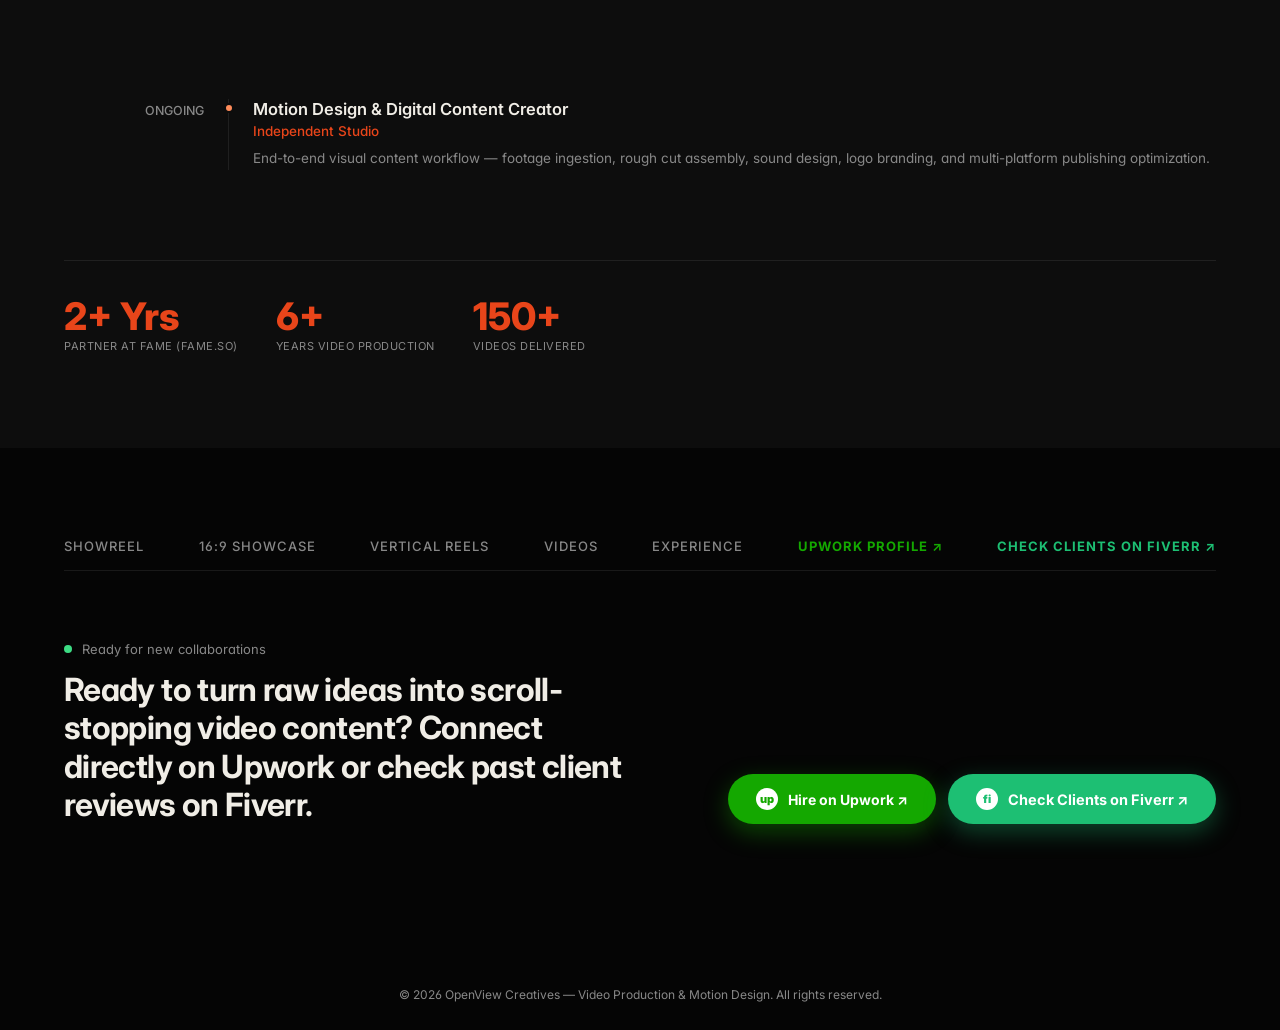
==== commit fd53991b: "Remove Selected Work (TWO SIDES OF MY CRAFT) section" ====
--- a/index.html
+++ b/index.html
@@ -31,7 +31,6 @@
       <li><a href="#landscapeSlider">16:9 Showcase</a></li>
       <li><a href="#reels">Vertical Reels</a></li>
       <li><a href="#videos">Videos</a></li>
-      <li><a href="#projects">Projects</a></li>
       <li><a href="#experience">Experience</a></li>
       <li><a href="https://www.upwork.com/freelancers/~01ea31ff7f87e0acb5" target="_blank" rel="noopener" class="nav-upwork"><span class="upwork-badge-dot"></span> Upwork ↗</a></li>
       <li><a href="https://www.fiverr.com/hamzairfaan" target="_blank" rel="noopener">Fiverr Clients ↗</a></li>
@@ -179,14 +178,7 @@
       </div>
     </section>
 
-    <!-- SELECTED PROJECTS SECTION -->
-    <section class="projects" id="projects">
-      <div class="sec-lbl">Selected Work</div>
-      <h2 class="sec-title">TWO SIDES OF MY CRAFT</h2>
-      <div class="proj-grid" id="domProjGrid">
-        <!-- Dynamically rendered -->
-      </div>
-    </section>
+
 
     <!-- TECHNICAL TOOLKIT & SKILLS -->
     <section class="skills" id="skills">
@@ -221,7 +213,6 @@
       <a href="#landscapeSlider">16:9 Showcase</a>
       <a href="#reels">Vertical Reels</a>
       <a href="#videos">Videos</a>
-      <a href="#projects">Projects</a>
       <a href="#experience">Experience</a>
       <a href="https://www.upwork.com/freelancers/~01ea31ff7f87e0acb5" target="_blank" rel="noopener" id="domFtUpworkTop" style="color:#14a800; font-weight:700;">Upwork Profile ↗</a>
       <a href="https://www.fiverr.com/hamzairfaan" target="_blank" rel="noopener" style="color:#1dbf73; font-weight:700;">Check Clients on Fiverr ↗</a>
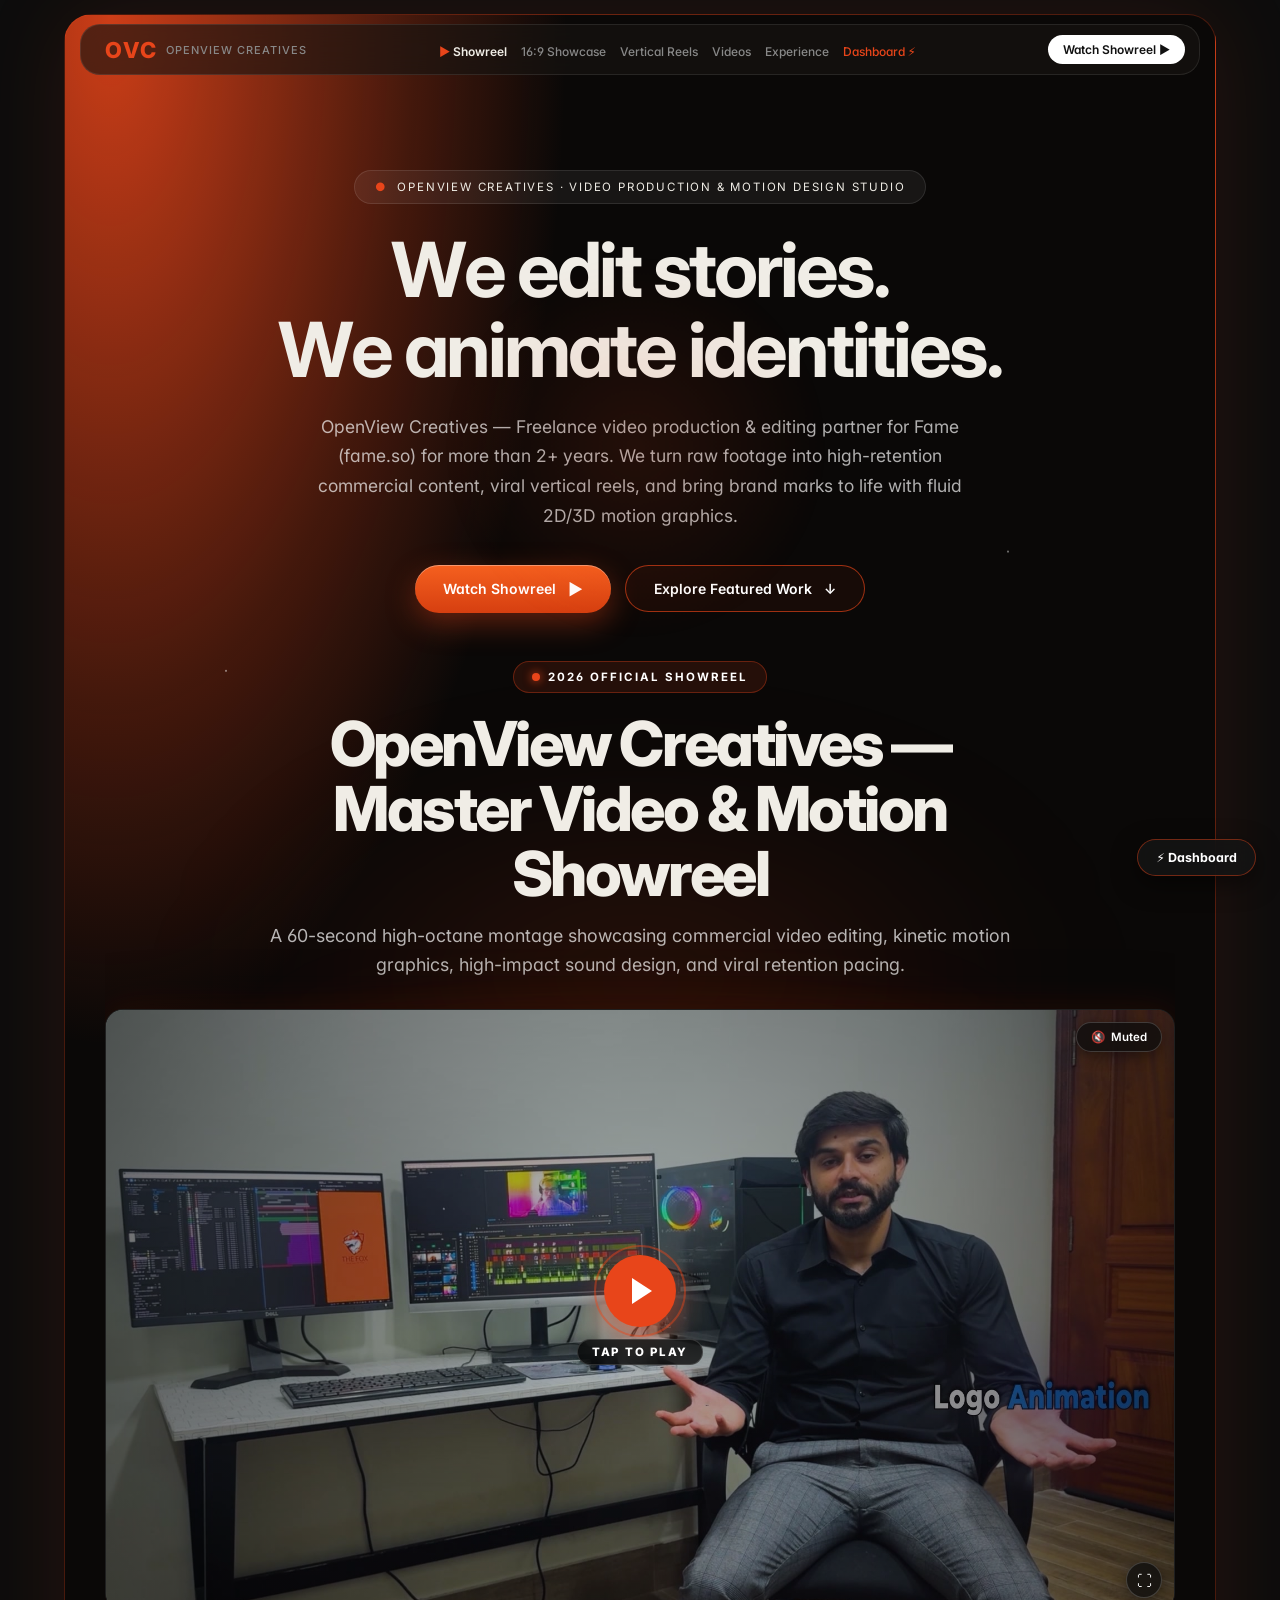
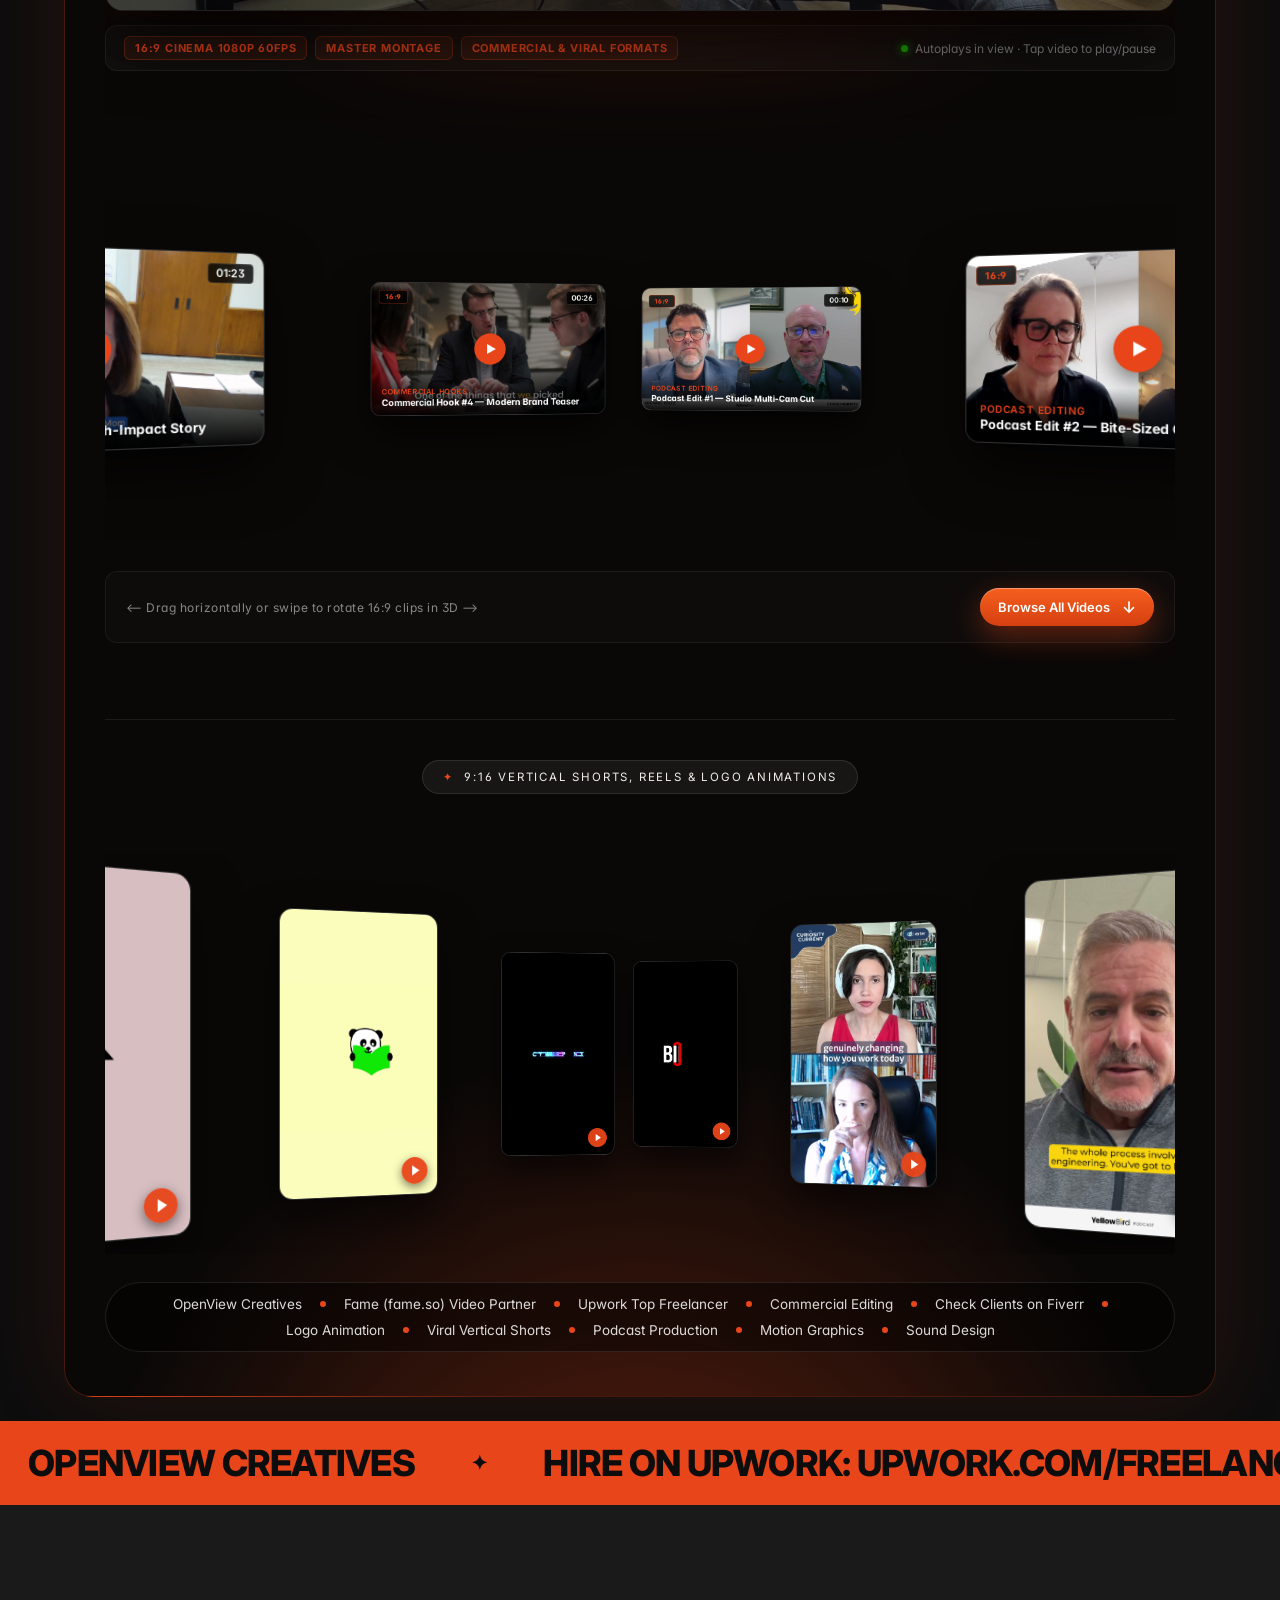
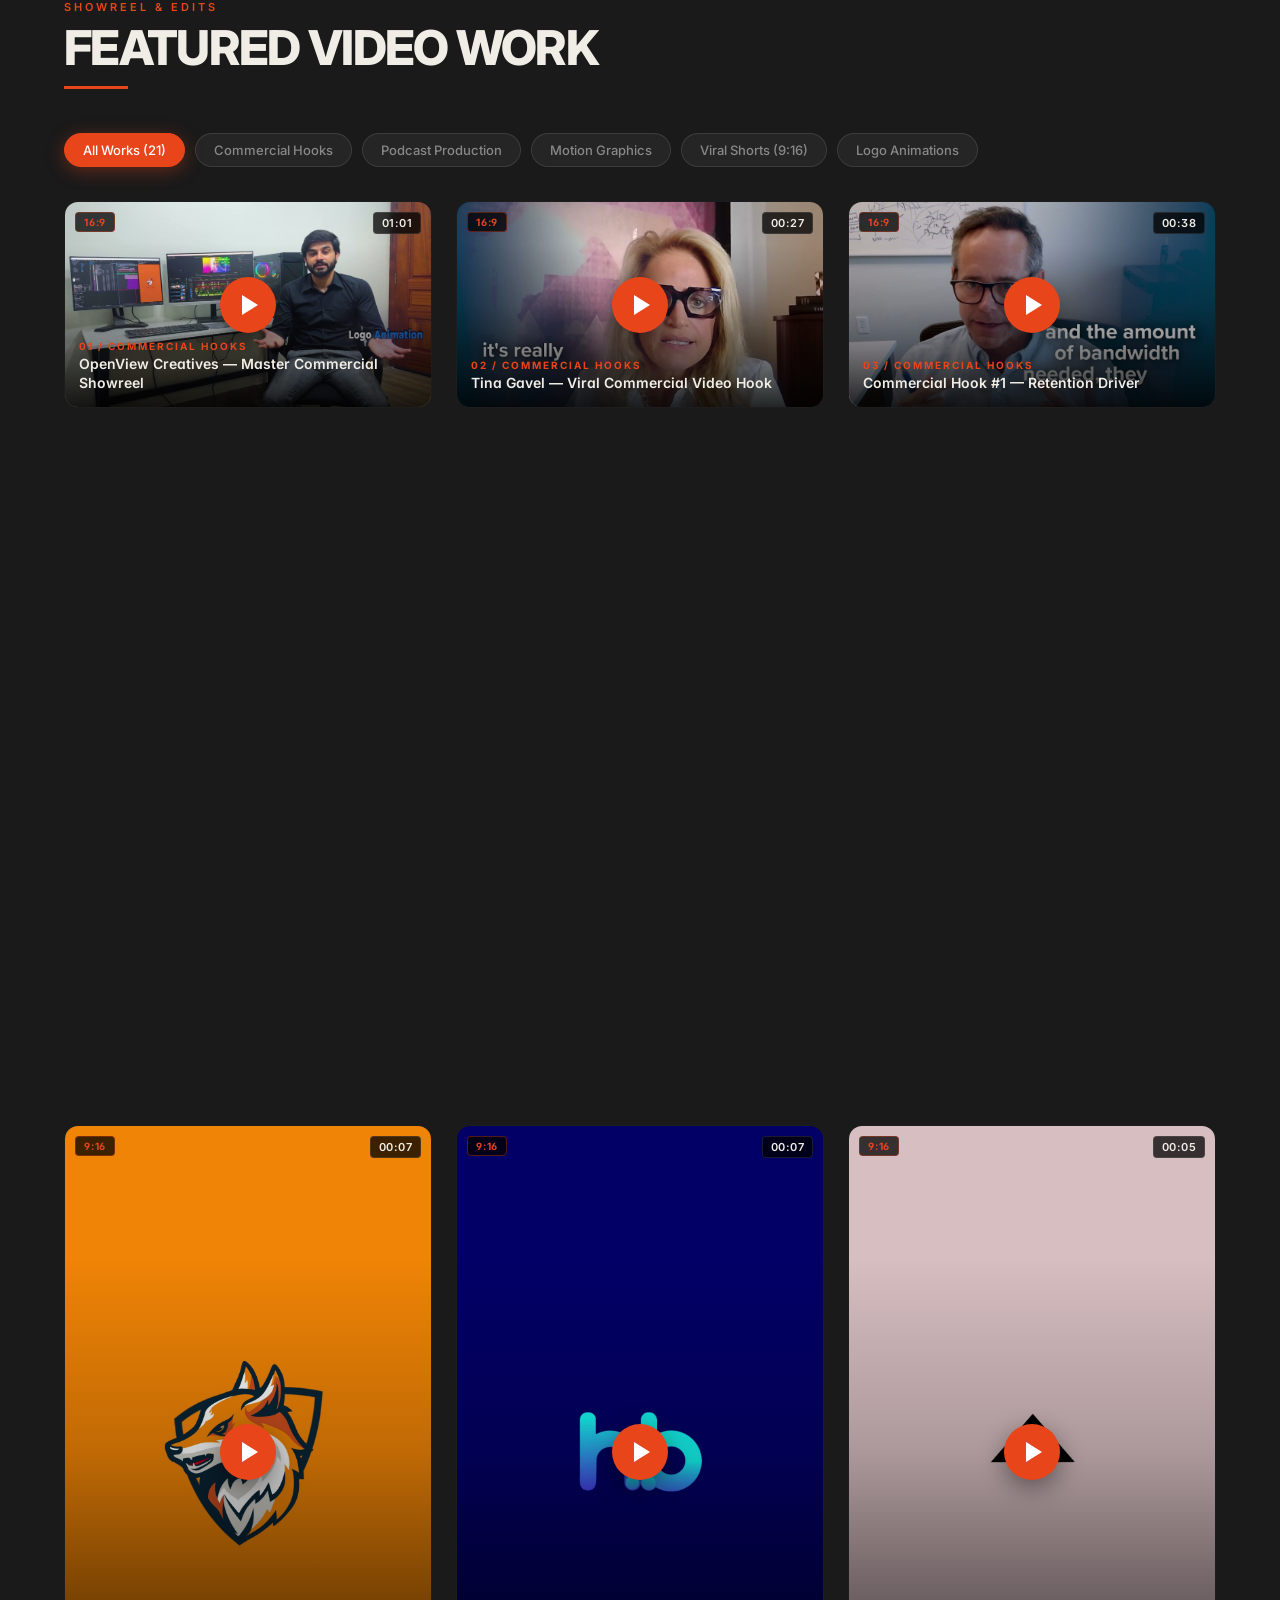
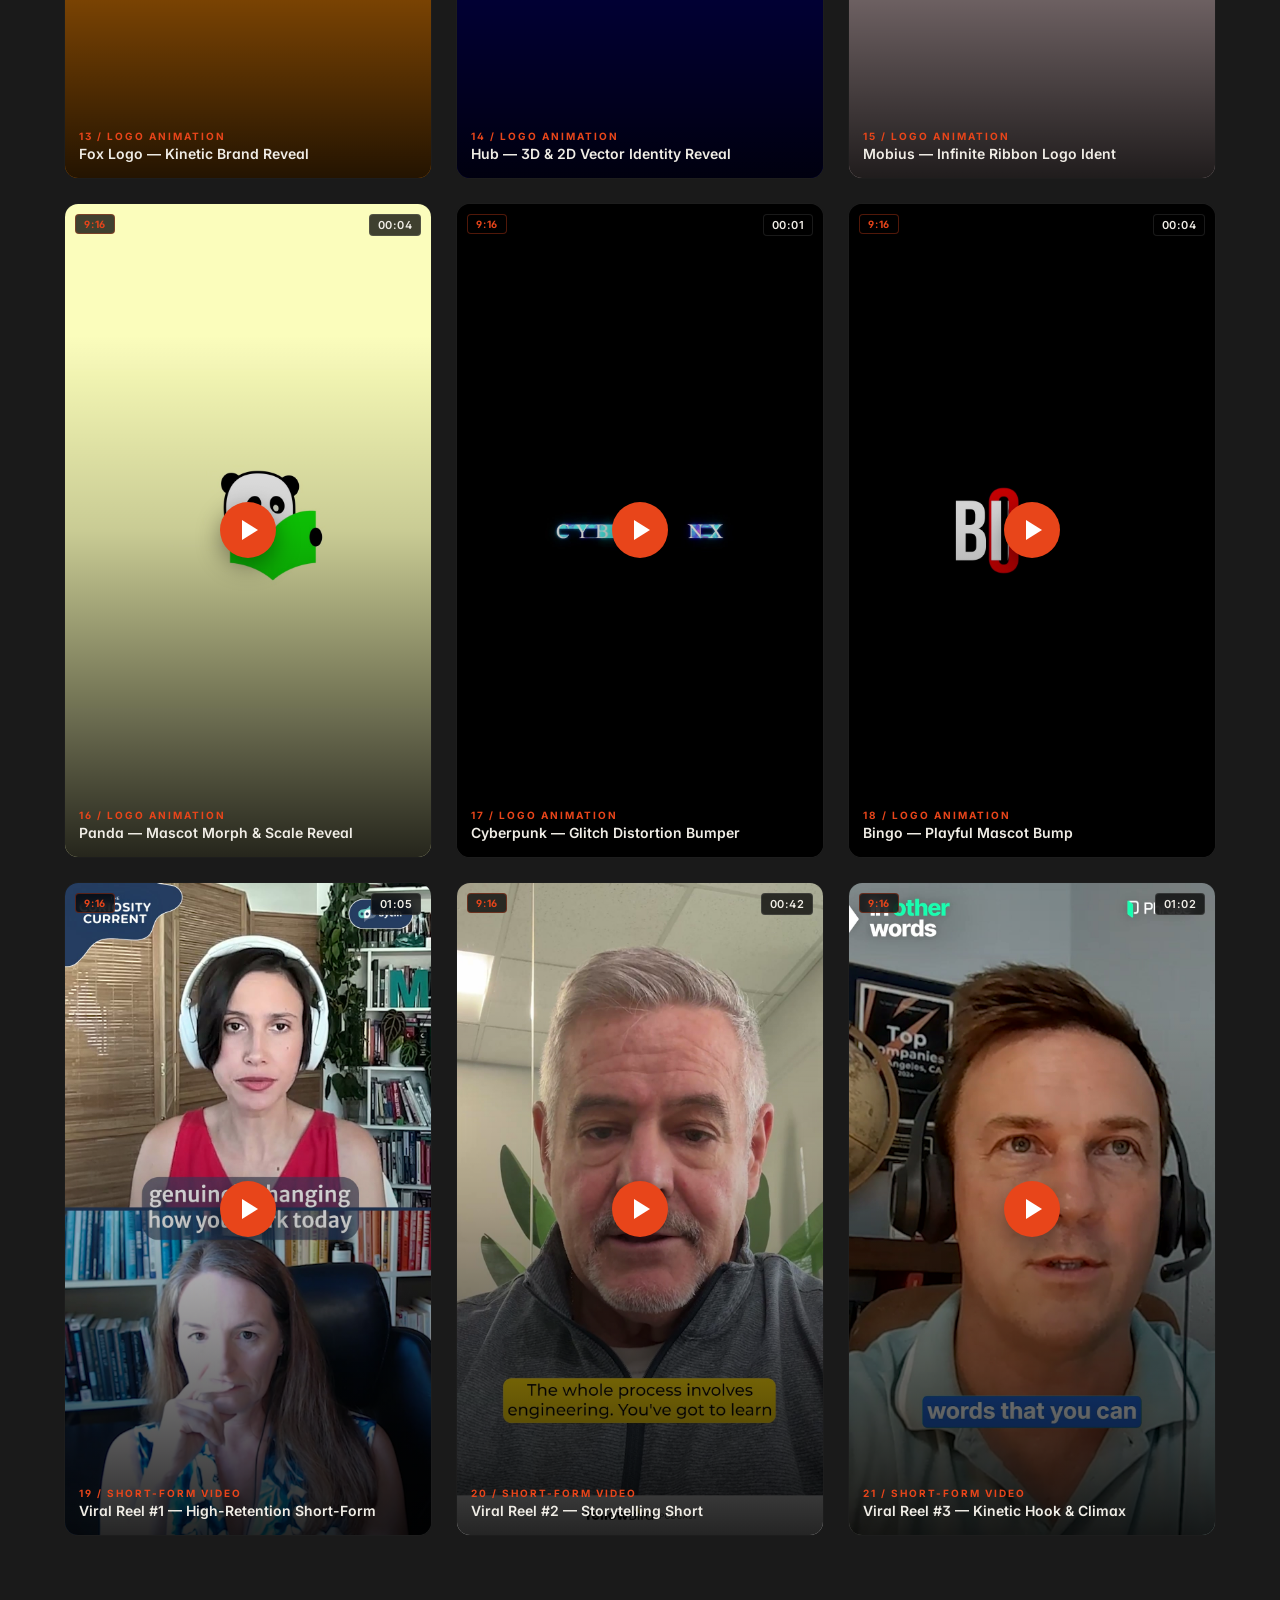
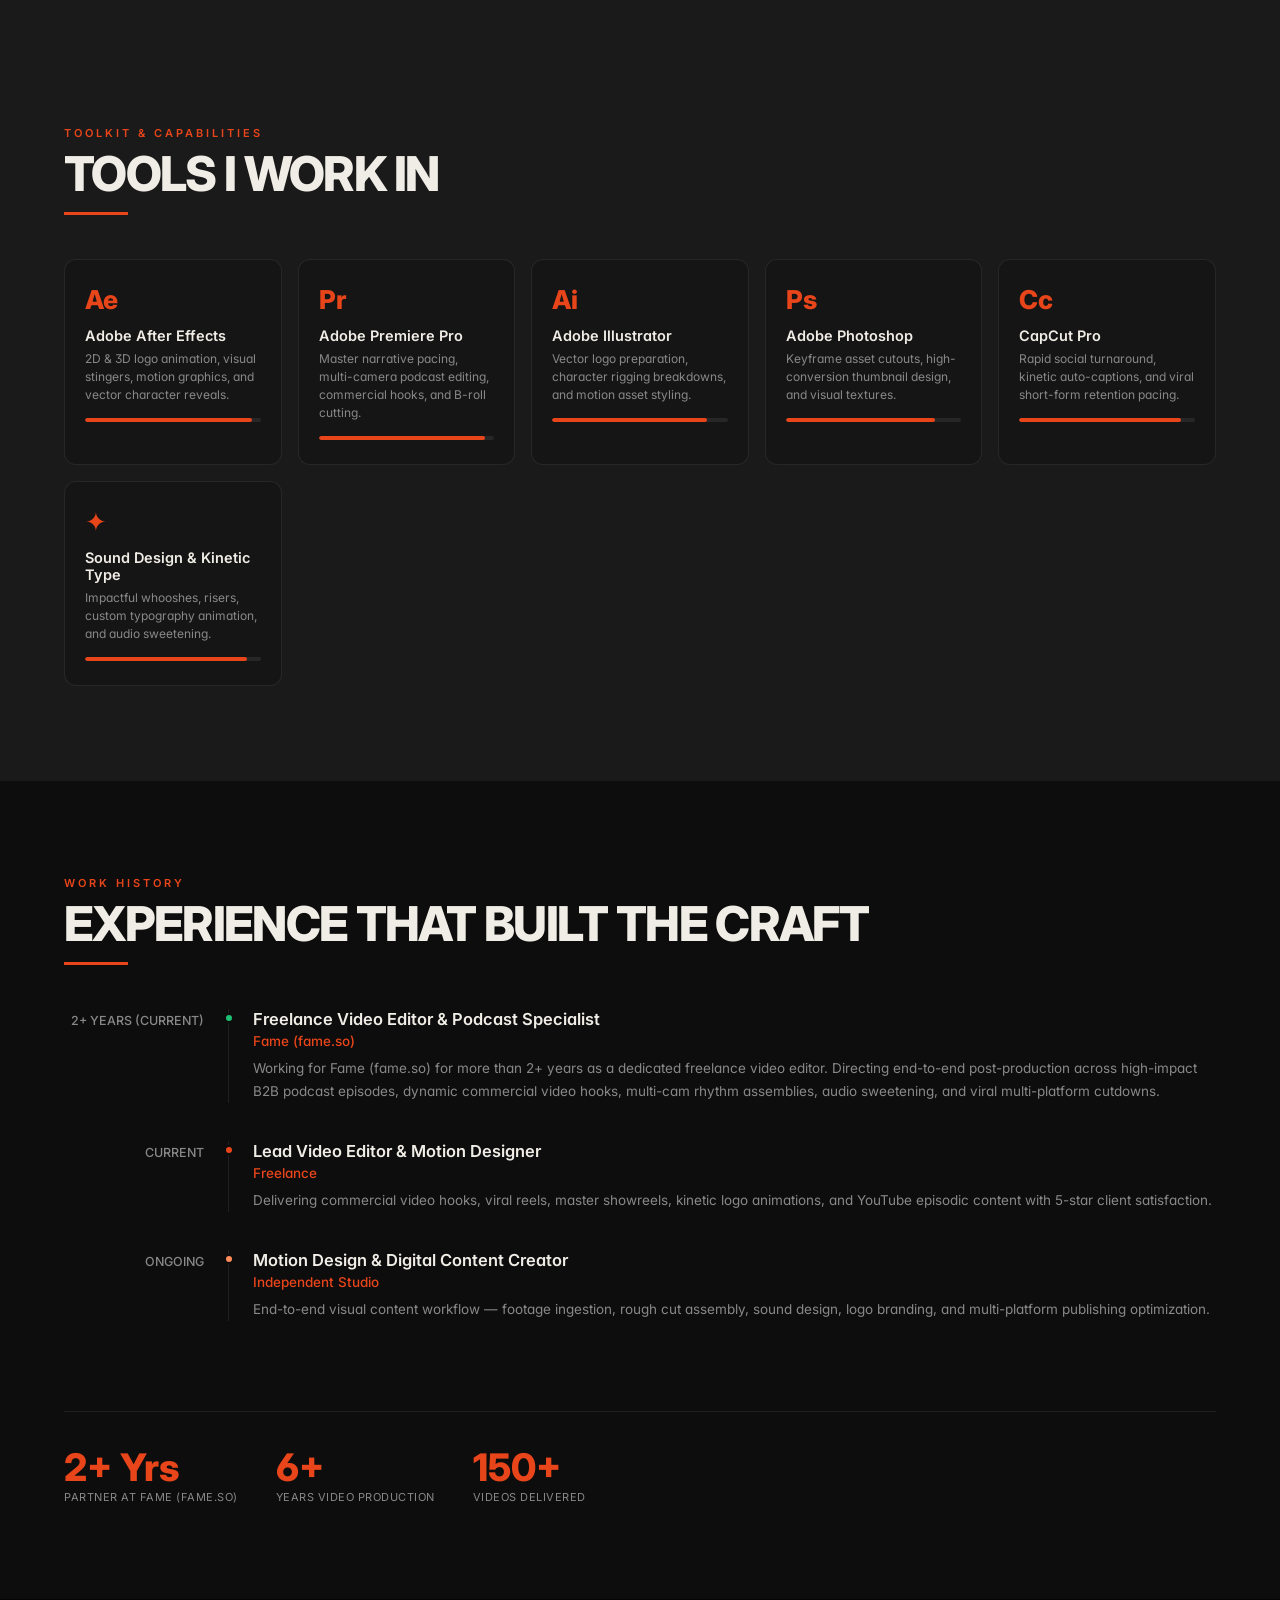
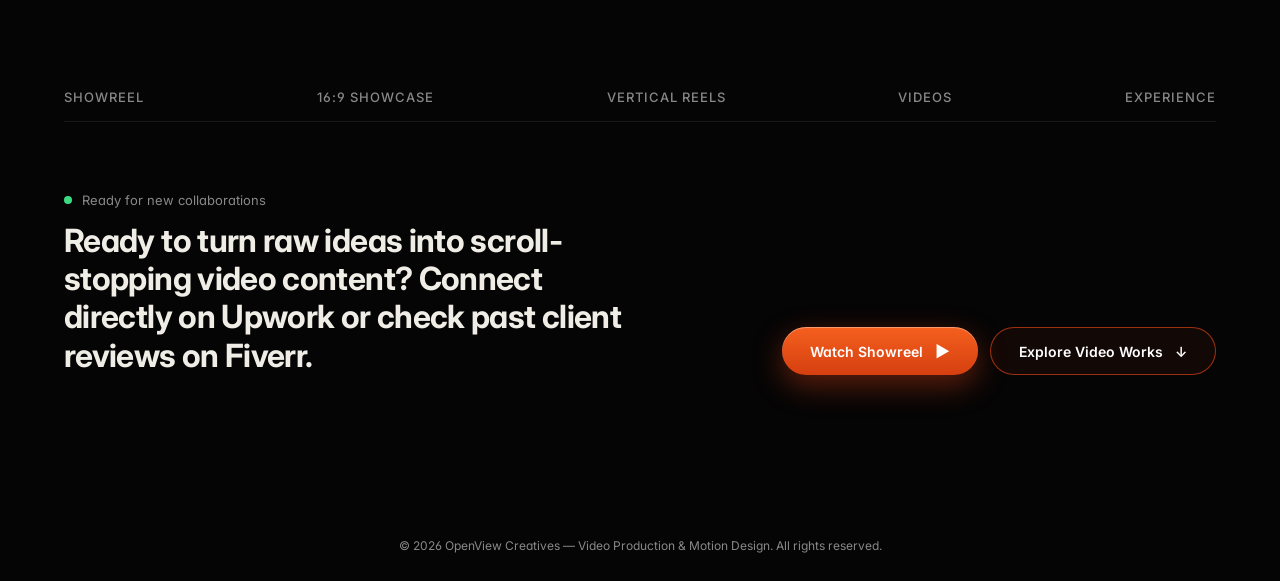
==== commit e1f8f6f0: "Fix video playback: add compressed videos to git, fix duplicate card click listeners, and add automa" ====
--- a/index.html
+++ b/index.html
@@ -32,11 +32,9 @@
       <li><a href="#reels">Vertical Reels</a></li>
       <li><a href="#videos">Videos</a></li>
       <li><a href="#experience">Experience</a></li>
-      <li><a href="https://www.upwork.com/freelancers/~01ea31ff7f87e0acb5" target="_blank" rel="noopener" class="nav-upwork"><span class="upwork-badge-dot"></span> Upwork ↗</a></li>
-      <li><a href="https://www.fiverr.com/hamzairfaan" target="_blank" rel="noopener">Fiverr Clients ↗</a></li>
       <li><a href="admin.html" style="color:var(--accent);">Dashboard ⚡</a></li>
     </ul>
-    <a class="nav-cta" href="https://www.upwork.com/freelancers/~01ea31ff7f87e0acb5" target="_blank" rel="noopener" style="background:#14a800; color:#fff;">Hire on Upwork ↗</a>
+    <a class="nav-cta" href="#showreel">Watch Showreel ▶</a>
     <button class="burger" id="burger" aria-label="Toggle navigation menu" aria-expanded="false">
       <span></span><span></span>
     </button>
@@ -54,13 +52,8 @@
         Freelance video editor for Fame (fame.so) for more than 2+ years. I turn raw footage into high-retention commercial content, viral vertical reels, and bring brand marks to life with fluid 2D/3D motion graphics.
       </p>
       <div class="hz-btns">
-        <a class="pill-upwork" href="https://www.upwork.com/freelancers/~01ea31ff7f87e0acb5" target="_blank" rel="noopener">
-          <span class="upwork-badge-icon">up</span> Hire on Upwork <span>↗</span>
-        </a>
         <a class="pill-o" href="#showreel">Watch Showreel <span>▶</span></a>
-        <a class="pill-fiverr" href="https://www.fiverr.com/hamzairfaan" target="_blank" rel="noopener">
-          <span class="fiverr-badge-icon">fi</span> Check Clients on Fiverr <span>↗</span>
-        </a>
+        <a class="pill-g" href="#videos">Explore Featured Work <span>↓</span></a>
       </div>
 
       <!-- DEDICATED MASTER SHOWREEL CINEMA THEATER (AT THE VERY TOP) -->
@@ -84,9 +77,7 @@
 
             <!-- Cinema Player Container (Clean & Unobstructed) -->
             <div class="theater-screen" id="theaterScreen">
-              <video id="theaterVideo" poster="pic/intro-showreel.jpg" playsinline preload="auto" autoplay muted loop>
-                <source src="compressed/intro-showreel.mp4" type="video/mp4">
-              </video>
+              <video id="theaterVideo" src="compressed/intro-showreel.mp4" poster="pic/intro-showreel.jpg" playsinline preload="auto" autoplay muted loop></video>
 
               <!-- Central Play/Pause Action Button (Fades out when playing) -->
               <div class="theater-center-action" id="theaterCenterAction" aria-label="Toggle Play/Pause">
@@ -132,11 +123,8 @@
             <div class="landscape-footer-bar">
               <div class="lf-hint">⟵ Drag horizontally or swipe to rotate 16:9 clips in 3D ⟶</div>
               <div class="lf-actions" style="display:flex; gap:10px; flex-wrap:wrap;">
-                <a class="btn-upwork" href="https://www.upwork.com/freelancers/~01ea31ff7f87e0acb5" target="_blank" rel="noopener" style="padding:9px 18px; font-size:13px;">
-                  <span class="upwork-badge-icon">up</span> Hire Directly on Upwork ↗
-                </a>
-                <a class="btn-fiverr-accent" href="https://www.fiverr.com/hamzairfaan" target="_blank" rel="noopener">
-                  <span class="fi-pill">fi</span> You can check clients on Fiverr ↗
+                <a class="pill-o" href="#videos" style="padding:9px 18px; font-size:13px;">
+                  Browse All Videos <span>↓</span>
                 </a>
               </div>
             </div>
@@ -214,8 +202,6 @@
       <a href="#reels">Vertical Reels</a>
       <a href="#videos">Videos</a>
       <a href="#experience">Experience</a>
-      <a href="https://www.upwork.com/freelancers/~01ea31ff7f87e0acb5" target="_blank" rel="noopener" id="domFtUpworkTop" style="color:#14a800; font-weight:700;">Upwork Profile ↗</a>
-      <a href="https://www.fiverr.com/hamzairfaan" target="_blank" rel="noopener" style="color:#1dbf73; font-weight:700;">Check Clients on Fiverr ↗</a>
     </div>
 
     <div class="ft-cta">
@@ -224,11 +210,11 @@
         <h2 id="domFtHireText">Ready to turn raw ideas into scroll-stopping video content?</h2>
       </div>
       <div style="display:flex; gap:12px; flex-wrap:wrap;">
-        <a class="btn-upwork" id="domFtUpworkLink" href="https://www.upwork.com/freelancers/~01ea31ff7f87e0acb5" target="_blank" rel="noopener">
-          <span class="upwork-badge-icon">up</span> Hire on Upwork ↗
+        <a class="pill-o" href="#showreel" style="padding:14px 28px;">
+          Watch Showreel <span>▶</span>
         </a>
-        <a class="pill-fiverr" href="https://www.fiverr.com/hamzairfaan" target="_blank" rel="noopener" style="padding:14px 28px;">
-          <span class="fiverr-badge-icon">fi</span> Check Clients on Fiverr ↗
+        <a class="pill-g" href="#videos" style="padding:14px 28px;">
+          Explore Video Works <span>↓</span>
         </a>
       </div>
     </div>
--- a/assets/style.css
+++ b/assets/style.css
@@ -1400,9 +1400,16 @@
 
 .vid-grid {
   display: grid;
-  grid-template-columns: repeat(auto-fill, minmax(min(100%, 280px), 1fr));
+  grid-template-columns: repeat(3, 1fr);
   gap: 24px;
   align-items: start;
+}
+
+@media (max-width: 1024px) {
+  .vid-grid {
+    grid-template-columns: repeat(2, 1fr);
+    gap: 18px;
+  }
 }
 
 .vid-card {
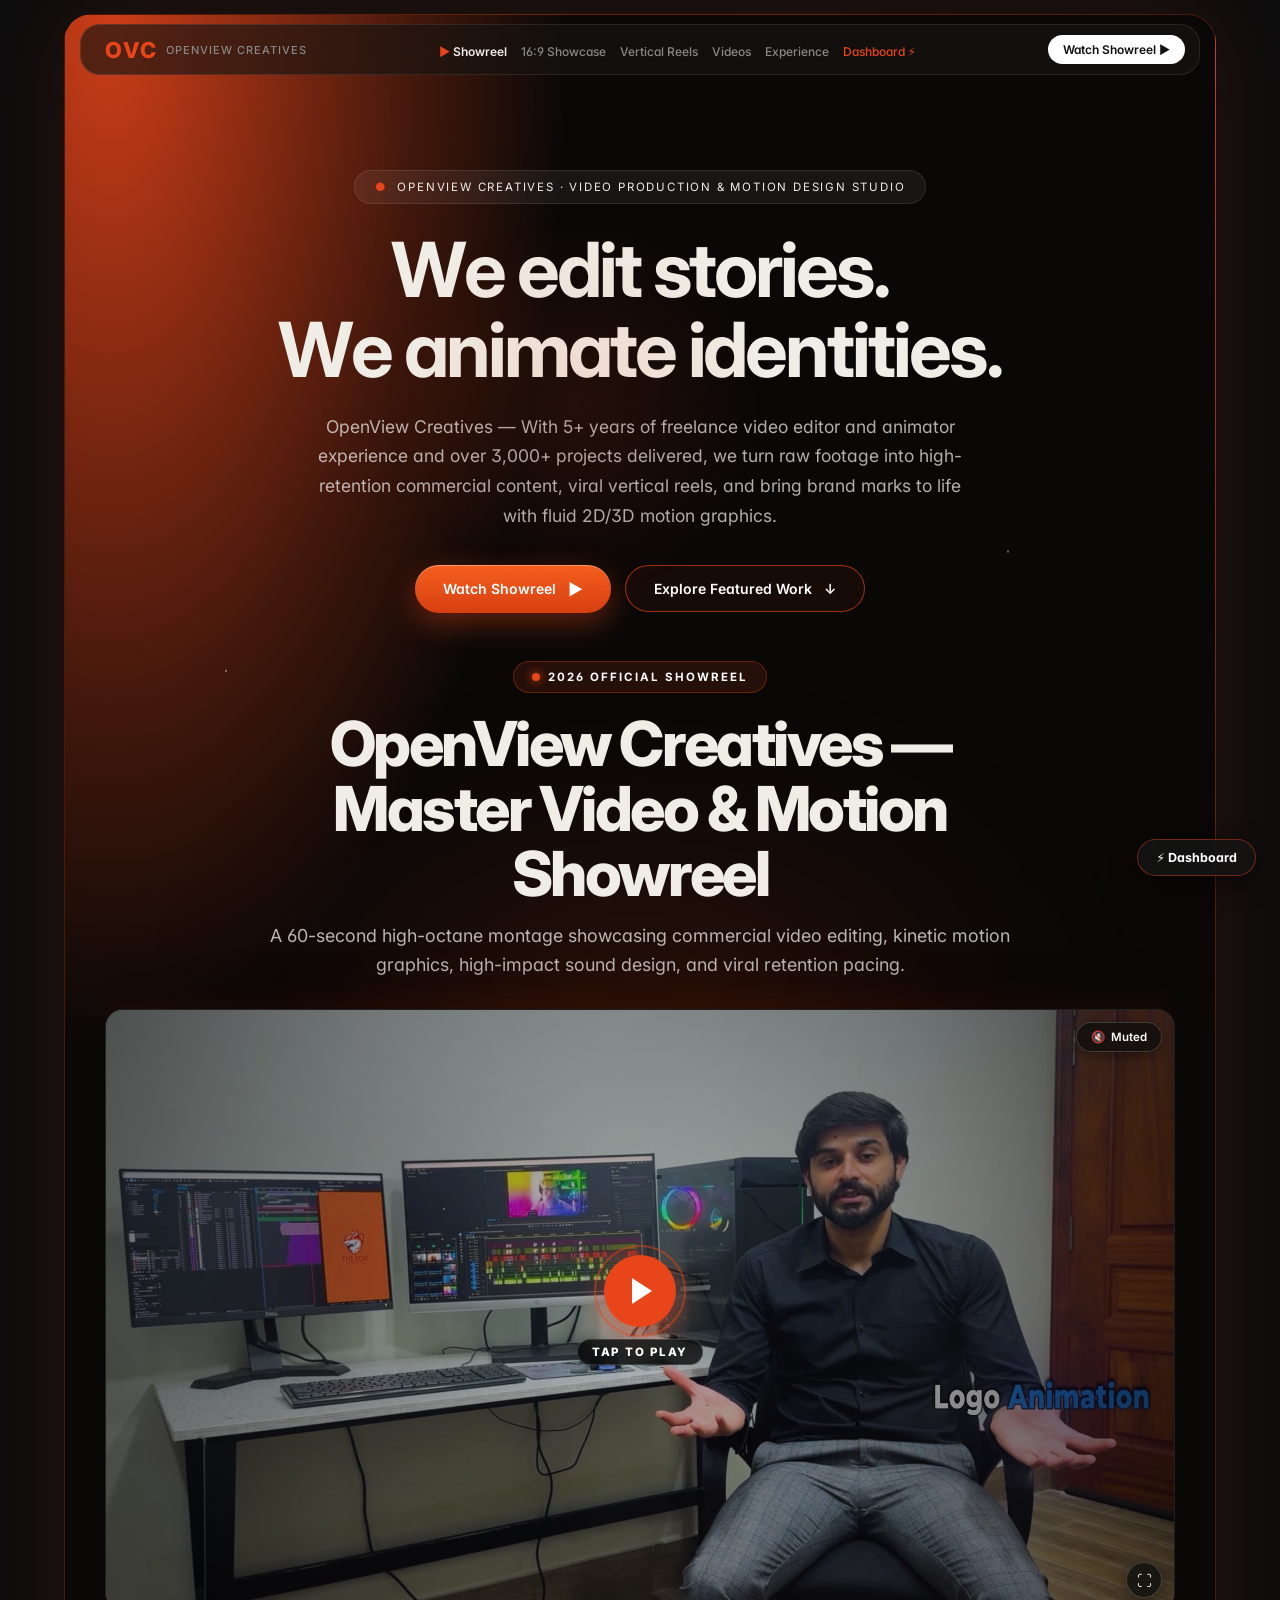
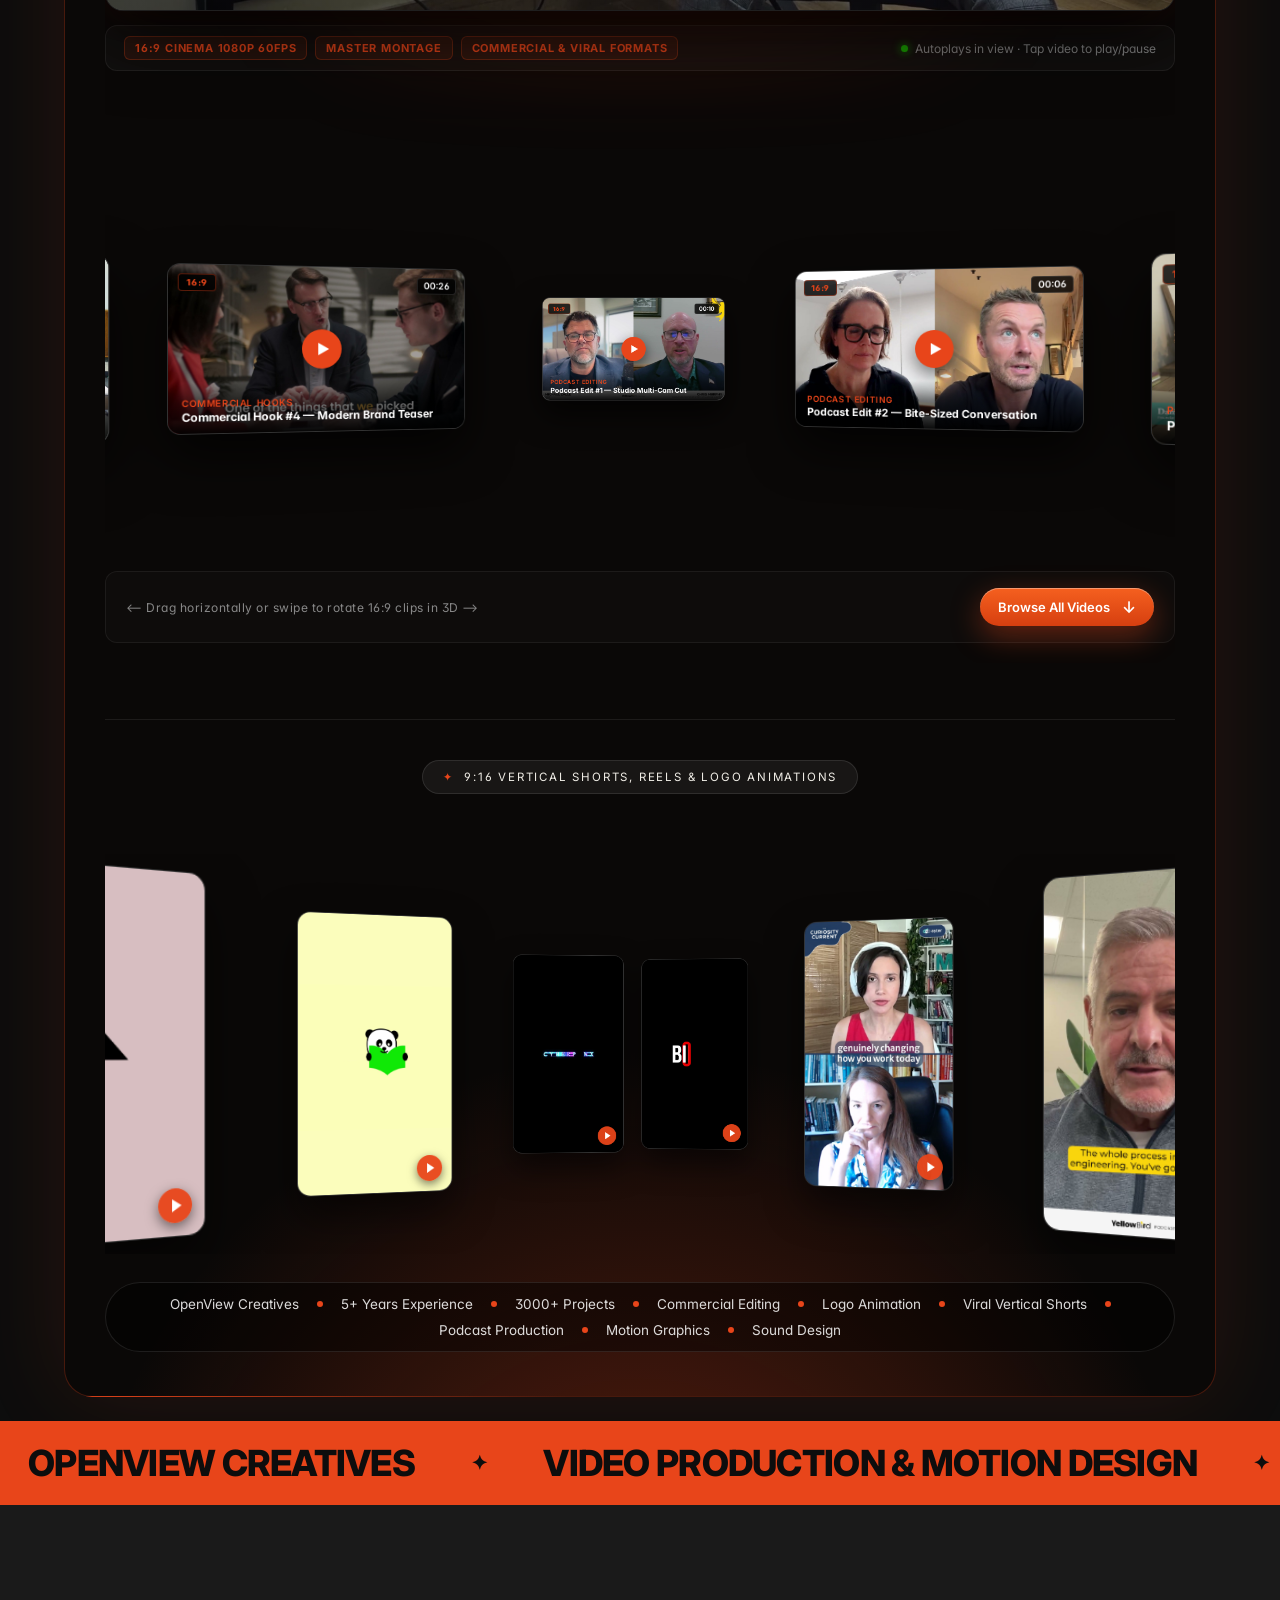
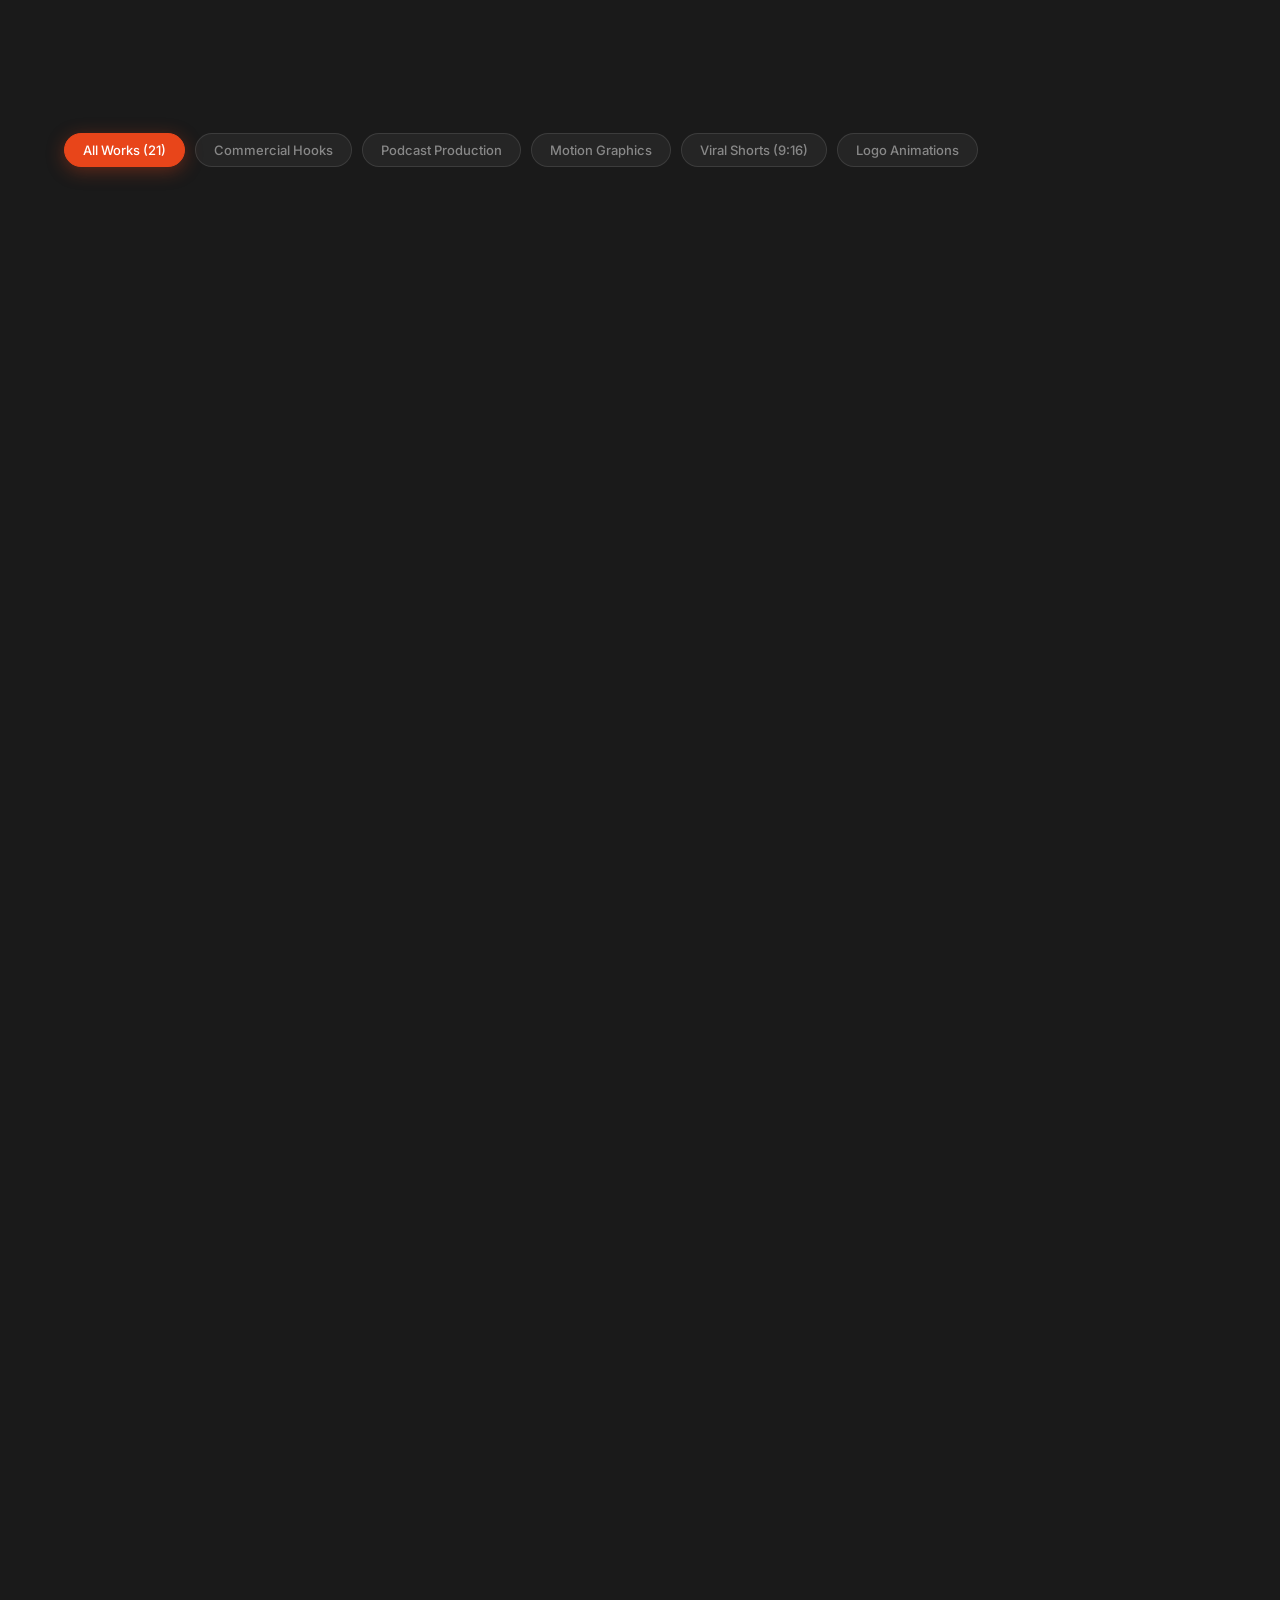
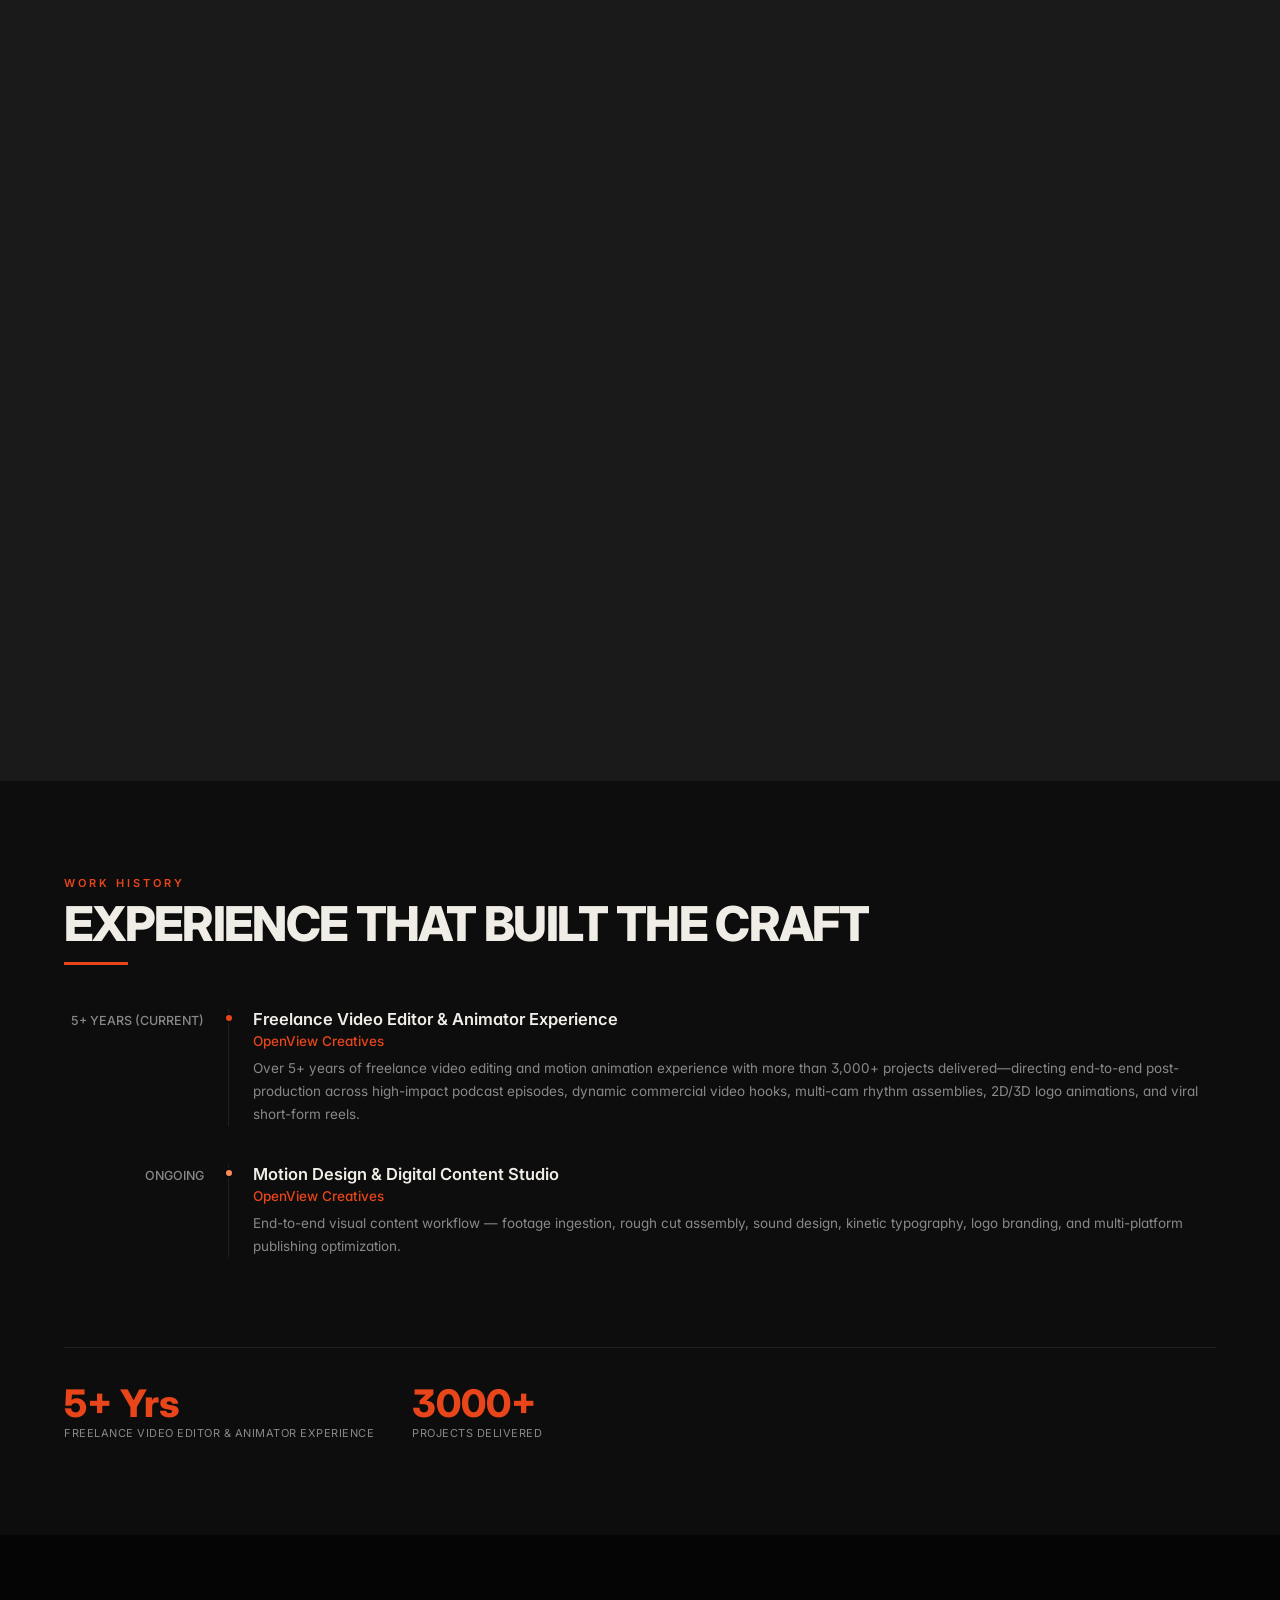
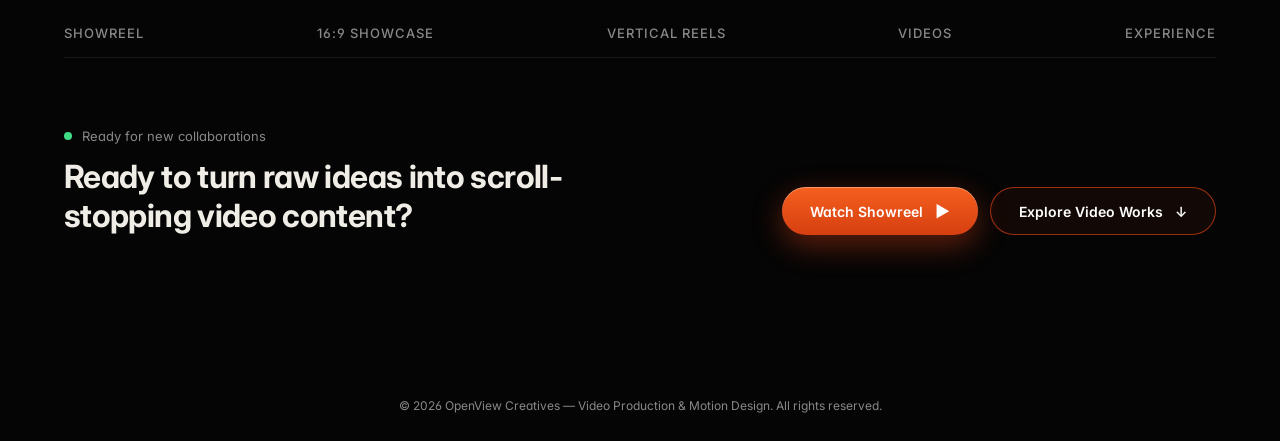
==== commit 8bf0bc2b: "Update stats to 5+ years freelance video editor & animator experience and 3000+ projects, remove Fam" ====
--- a/index.html
+++ b/index.html
@@ -45,11 +45,11 @@
     <!-- HERO SECTION WITH TOP INTRODUCTION VIDEO & MASTER SHOWREEL -->
     <div class="hz" id="home">
       <div class="hz-tag" id="domHeroBadge">
-        <b>●</b> Video Editor &amp; Motion Designer · Freelance Editor at Fame (fame.so)
-      </div>
-      <h1 id="domHeroH1">I edit stories.<br>I animate identities.</h1>
+        <b>●</b> OpenView Creatives · Video Production &amp; Motion Design Studio
+      </div>
+      <h1 id="domHeroH1">We edit stories.<br>We animate identities.</h1>
       <p class="hz-sub" id="domHeroSub">
-        Freelance video editor for Fame (fame.so) for more than 2+ years. I turn raw footage into high-retention commercial content, viral vertical reels, and bring brand marks to life with fluid 2D/3D motion graphics.
+        OpenView Creatives — With 5+ years of freelance video editor and animator experience and over 3,000+ projects delivered, we turn raw footage into high-retention commercial content, viral vertical reels, and bring brand marks to life with fluid 2D/3D motion graphics.
       </p>
       <div class="hz-btns">
         <a class="pill-o" href="#showreel">Watch Showreel <span>▶</span></a>
@@ -77,7 +77,7 @@
 
             <!-- Cinema Player Container (Clean & Unobstructed) -->
             <div class="theater-screen" id="theaterScreen">
-              <video id="theaterVideo" src="compressed/intro-showreel.mp4" poster="pic/intro-showreel.jpg" playsinline preload="auto" autoplay muted loop></video>
+              <video id="theaterVideo" src="vid/intro-showreel.mp4" poster="pic/intro-showreel.jpg" playsinline preload="auto" autoplay muted loop></video>
 
               <!-- Central Play/Pause Action Button (Fades out when playing) -->
               <div class="theater-center-action" id="theaterCenterAction" aria-label="Toggle Play/Pause">
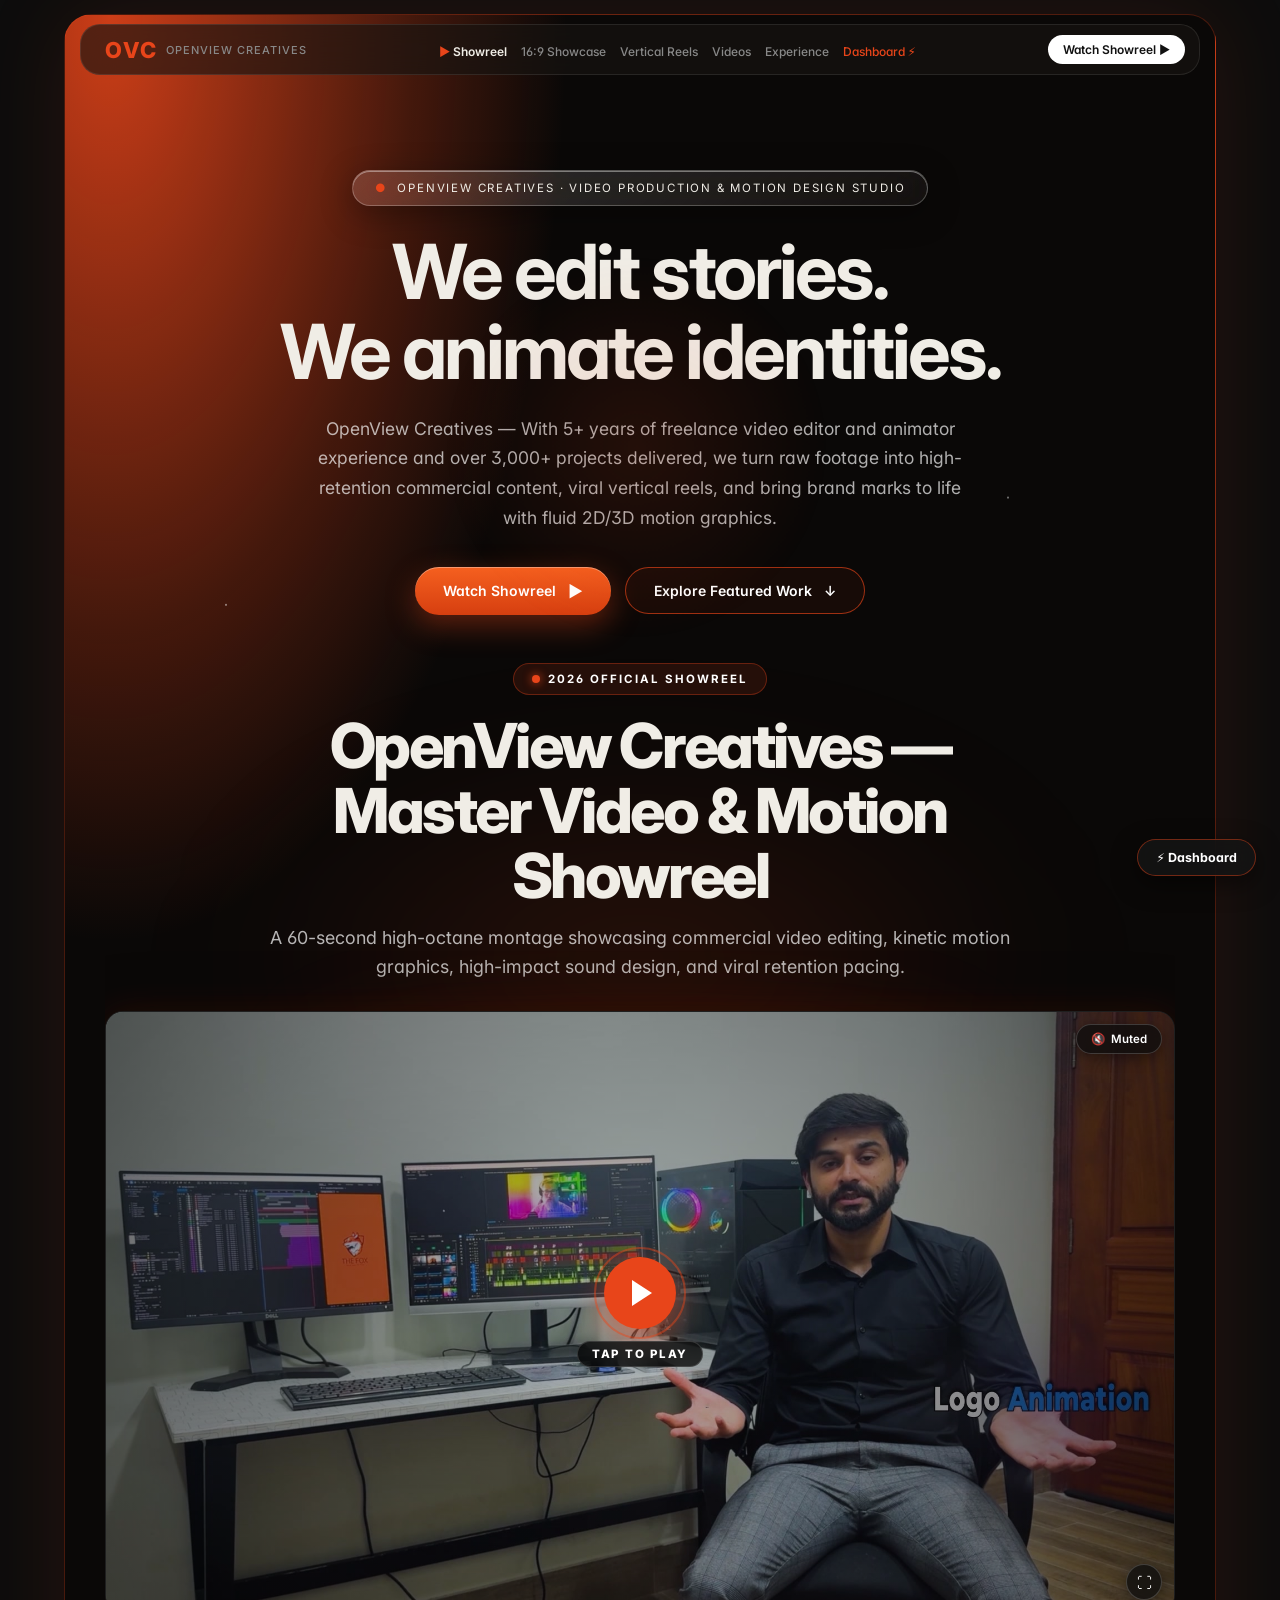
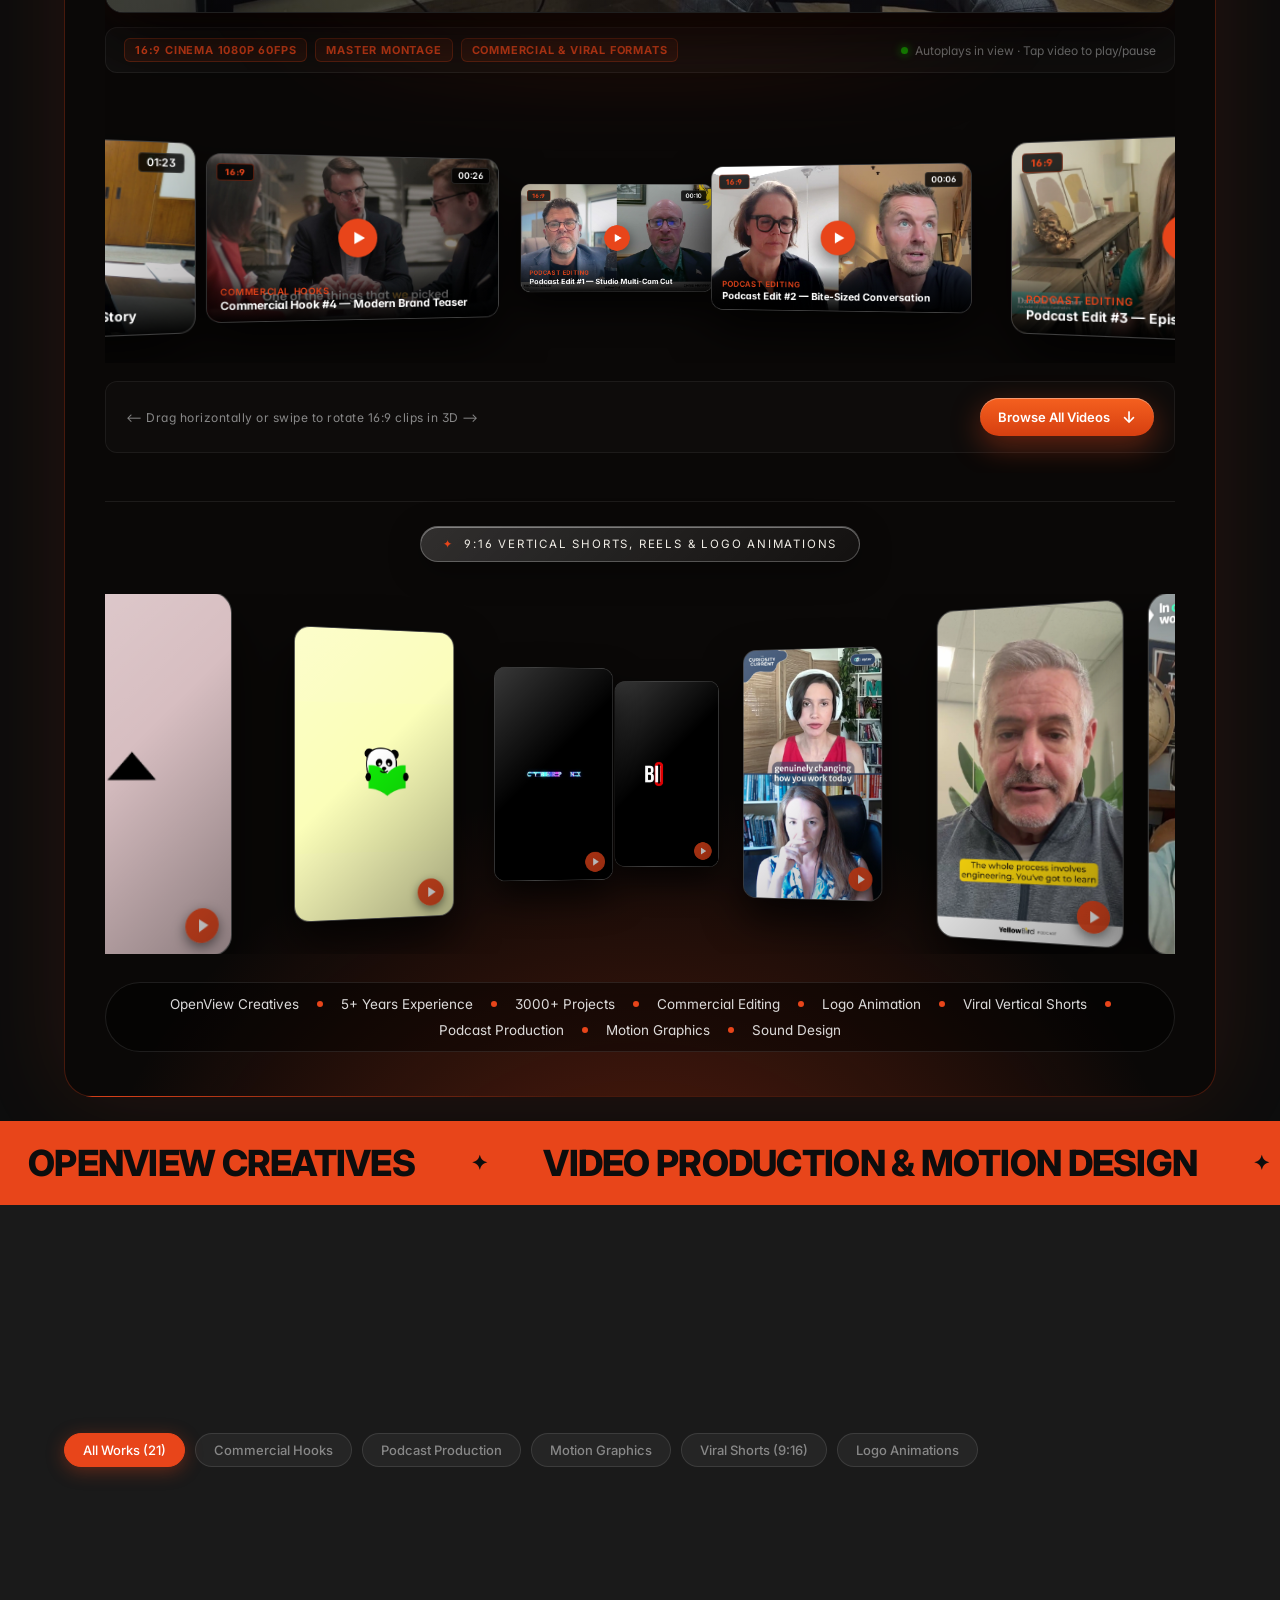
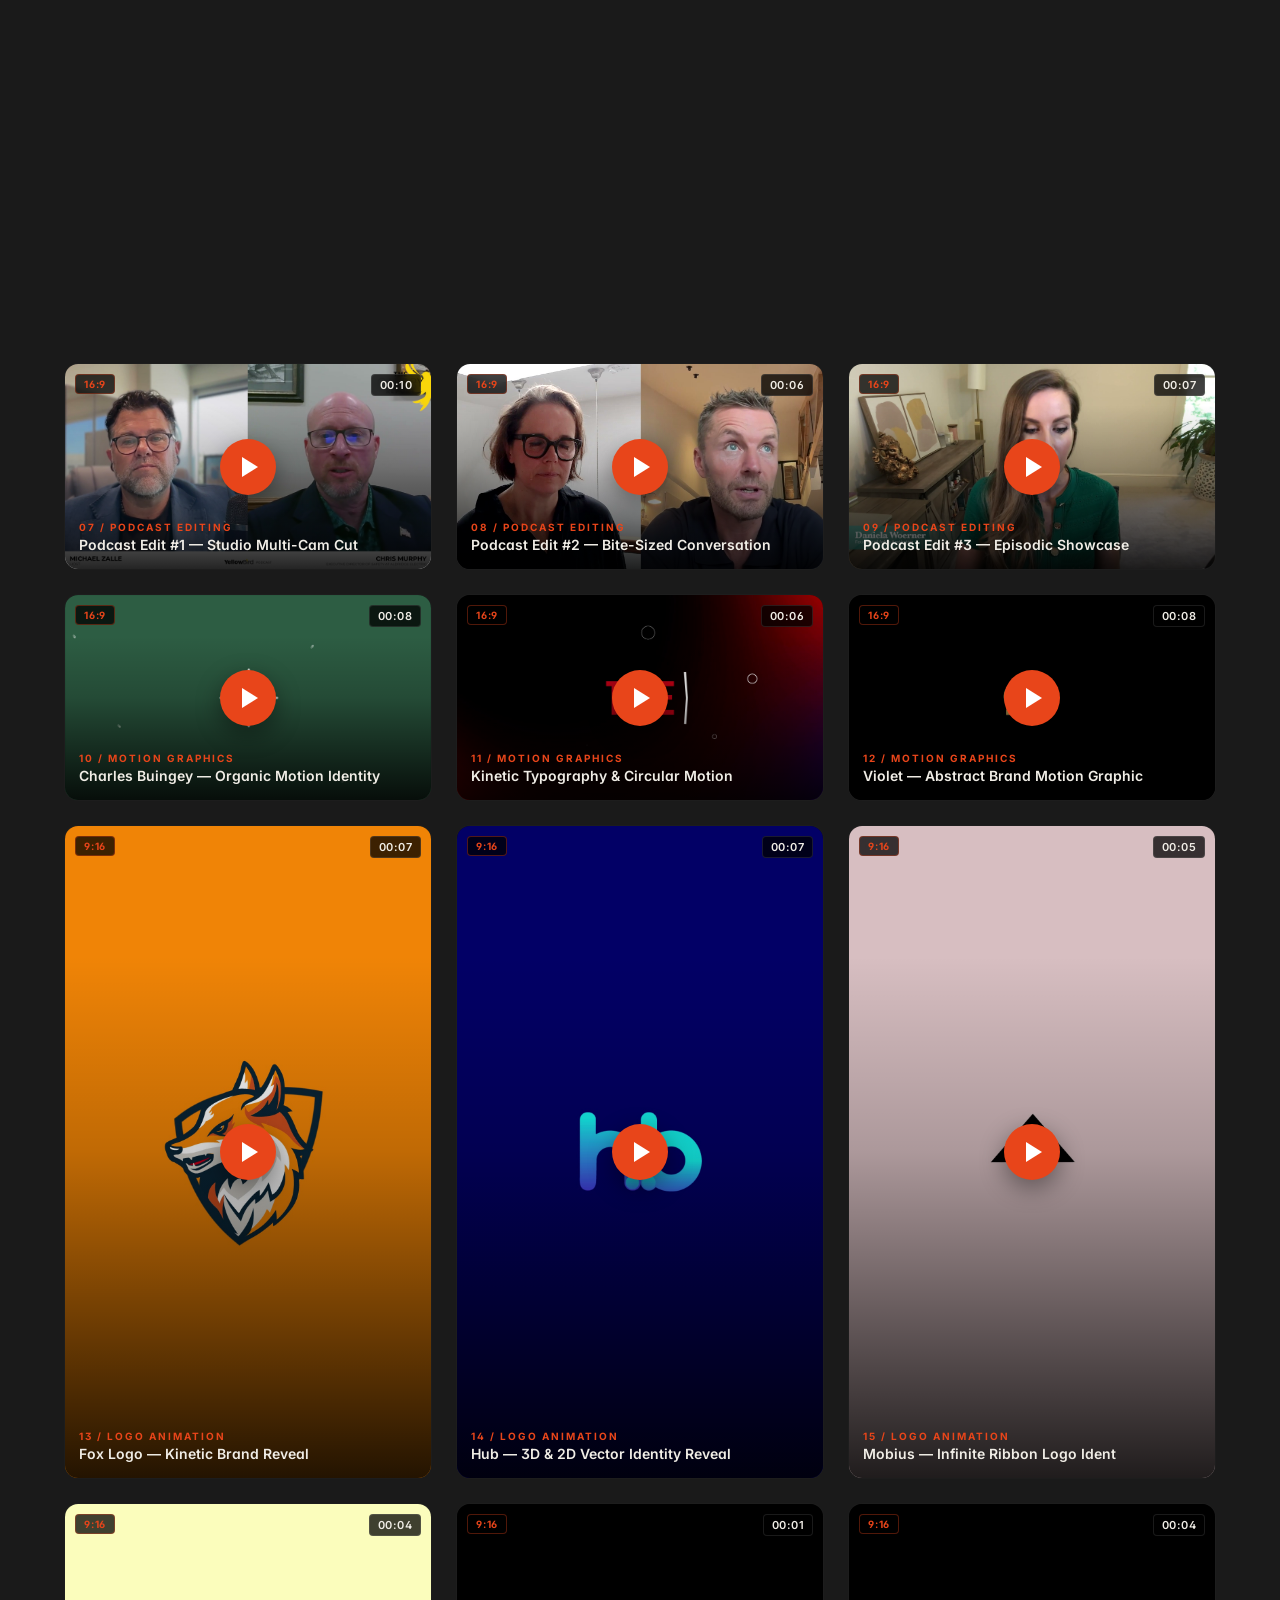
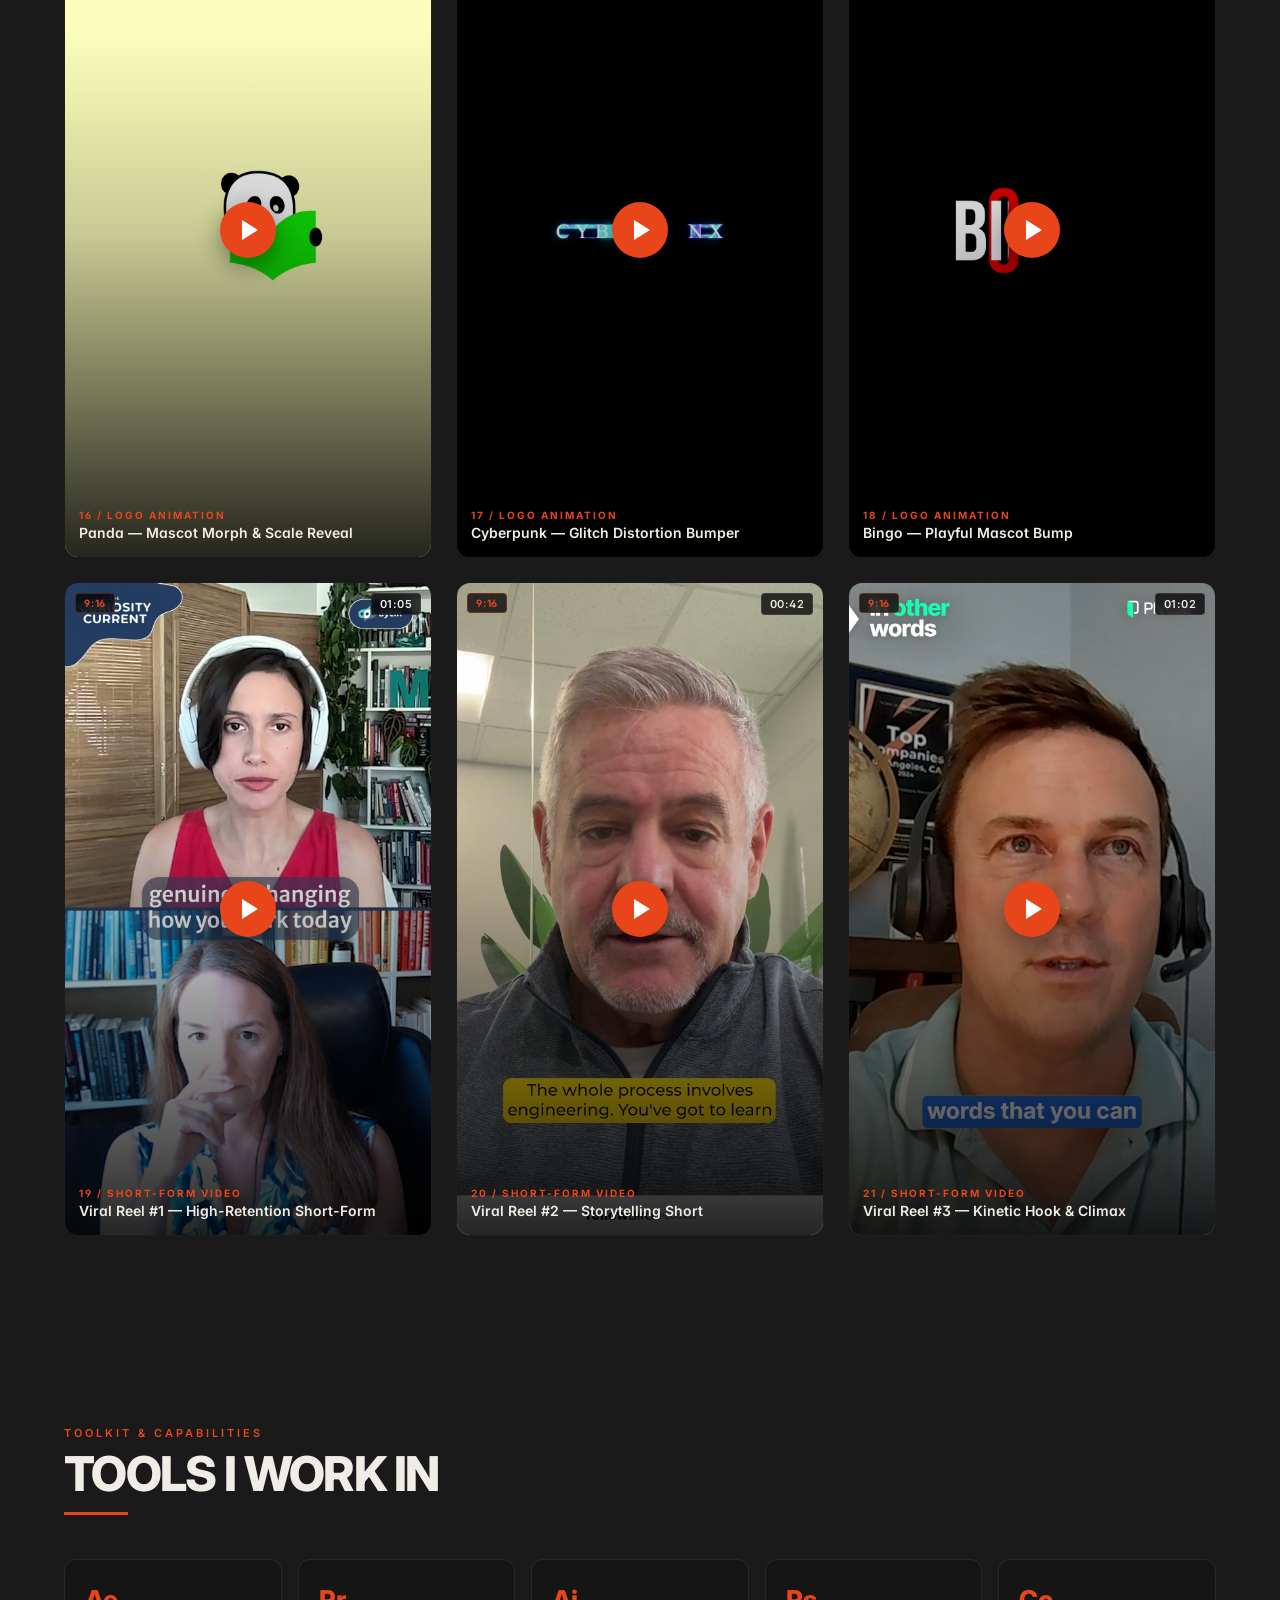
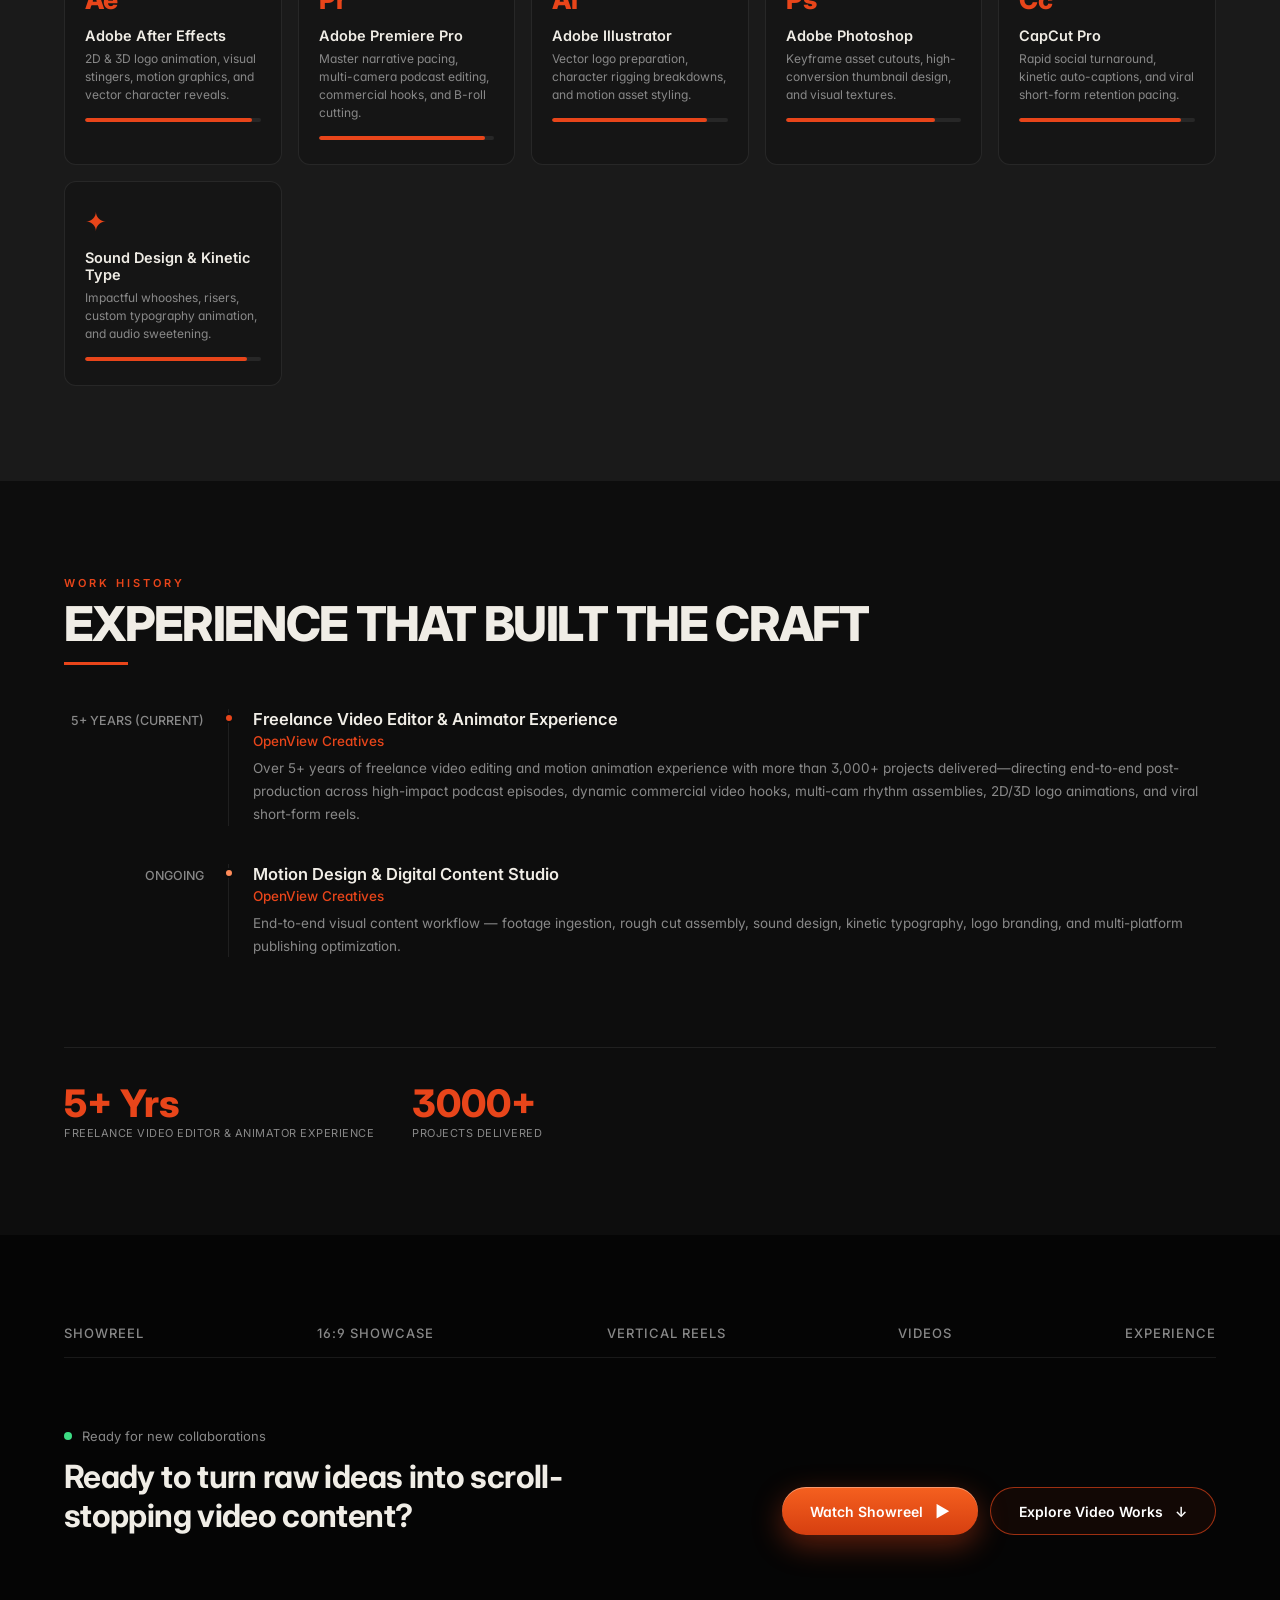
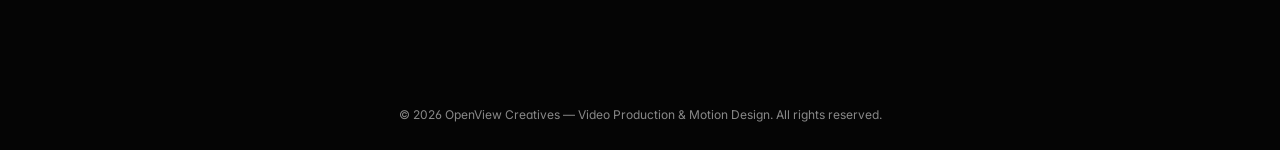
==== commit 54032385: "Tighten spacing on both 16:9 and 9:16 3D sliders and increase rotation speed" ====
--- a/index.html
+++ b/index.html
@@ -114,7 +114,7 @@
           </div>
 
           <!-- LANDSCAPE 3D CURVED CAROUSEL SHOWCASE (BELOW INTRO VIDEO - NO HEADINGS) -->
-          <div class="theater-landscape-showcase" id="landscapeSlider" style="margin-top:48px; padding-top:20px; border-top:0;">
+          <div class="theater-landscape-showcase" id="landscapeSlider" style="margin-top:24px; padding-top:8px; border-top:0;">
             <!-- 3D Cylindrical Landscape Carousel -->
             <div class="cf-landscape" id="cfLandscape" aria-label="Interactive 3D Landscape Video Carousel">
               <!-- Dynamically populated from 16:9 videos by script.js -->
@@ -133,7 +133,7 @@
       </section>
 
       <!-- 3D CURVED CAROUSEL FOR VERTICAL REELS (WITHOUT intro video) -->
-      <div id="reels" style="margin-top: 56px; border-top: 1px solid rgba(255, 255, 255, 0.08); padding-top: 40px;">
+      <div id="reels" style="margin-top: 28px; border-top: 1px solid rgba(255, 255, 255, 0.08); padding-top: 24px;">
         <div class="hz-tag" style="margin-bottom: 8px;">
           <b>✦</b> 9:16 VERTICAL SHORTS, REELS &amp; LOGO ANIMATIONS
         </div>
--- a/assets/style.css
+++ b/assets/style.css
@@ -49,25 +49,60 @@
   transition: width 0.1s ease-out;
 }
 
-/* Preloader Curtain */
+/* Preloader Curtain (Original OVC Animation + Frosted Glass Curtain) */
 .loader {
   position: fixed;
   inset: 0;
   z-index: 999;
-  background: #0D0D0D;
+  background:
+    radial-gradient(circle at 50% 45%, rgba(232, 69, 26, 0.22), rgba(255, 255, 255, 0.04) 42%, rgba(13, 13, 13, 0.72) 75%),
+    rgba(13, 13, 13, 0.65);
+  backdrop-filter: blur(28px) saturate(180%);
+  -webkit-backdrop-filter: blur(28px) saturate(180%);
+  border-bottom: 1px solid rgba(255, 255, 255, 0.22);
+  box-shadow: 0 30px 90px rgba(0, 0, 0, 0.85), inset 0 -1px 2px rgba(255, 255, 255, 0.25);
   display: flex;
   align-items: center;
   justify-content: center;
-  animation: curtain 0.9s 1.2s cubic-bezier(0.77, 0, 0.18, 1) forwards;
+  animation: curtain 0.85s 1.0s cubic-bezier(0.77, 0, 0.18, 1) forwards;
 }
 
 .loader span {
+  position: relative;
+  overflow: hidden;
   font-family: 'Inter', sans-serif;
   font-size: 72px;
   font-weight: 800;
   letter-spacing: 8px;
   color: var(--accent);
-  animation: lp 1.1s ease both;
+  padding: 22px 48px 22px 56px;
+  border-radius: 26px;
+  background: linear-gradient(135deg, rgba(255, 255, 255, 0.14) 0%, rgba(255, 255, 255, 0.03) 60%, rgba(232, 69, 26, 0.12) 100%);
+  backdrop-filter: blur(22px) saturate(180%);
+  -webkit-backdrop-filter: blur(22px) saturate(180%);
+  border: 1px solid rgba(255, 255, 255, 0.24);
+  box-shadow:
+    0 20px 55px rgba(0, 0, 0, 0.55),
+    0 0 40px rgba(232, 69, 26, 0.22),
+    inset 0 1px 1px rgba(255, 255, 255, 0.4);
+  animation: lp 1.0s ease both;
+}
+
+.loader span::after {
+  content: '';
+  position: absolute;
+  top: -50%;
+  left: -120%;
+  width: 65%;
+  height: 200%;
+  background: linear-gradient(90deg, transparent, rgba(255, 255, 255, 0.35), transparent);
+  transform: rotate(25deg);
+  animation: glassSweep 1.0s 0.1s cubic-bezier(0.2, 0.7, 0.2, 1) forwards;
+  pointer-events: none;
+}
+
+@keyframes glassSweep {
+  to { left: 160%; }
 }
 
 @keyframes lp {
@@ -77,7 +112,7 @@
 
 @keyframes curtain {
   to {
-    transform: translateY(-100%);
+    transform: translateY(-104%);
     visibility: hidden;
   }
 }
@@ -260,10 +295,12 @@
 .hz > * {
   opacity: 0;
   animation: up 0.9s cubic-bezier(0.2, 0.7, 0.2, 1) forwards;
-  animation-delay: calc(1.1s + var(--k, 0) * 0.13s);
+  animation-delay: calc(1.35s + var(--k, 0) * 0.13s);
 }
 
 .hz-tag {
+  position: relative;
+  overflow: hidden;
   display: inline-flex;
   align-items: center;
   gap: 10px;
@@ -271,11 +308,27 @@
   letter-spacing: 1.8px;
   text-transform: uppercase;
   color: var(--text);
-  padding: 9px 20px;
+  padding: 10px 22px;
   border-radius: 999px;
-  background: rgba(255, 255, 255, 0.06);
-  border: 1px solid rgba(255, 255, 255, 0.1);
+  background: linear-gradient(135deg, rgba(255, 255, 255, 0.16), rgba(255, 255, 255, 0.04));
+  backdrop-filter: blur(20px) saturate(170%);
+  -webkit-backdrop-filter: blur(20px) saturate(170%);
+  border: 1px solid rgba(255, 255, 255, 0.24);
+  box-shadow: 0 8px 32px rgba(0, 0, 0, 0.35), inset 0 1px 0 rgba(255, 255, 255, 0.4);
   margin-bottom: 26px;
+}
+
+.hz-tag::after {
+  content: '';
+  position: absolute;
+  top: 0;
+  left: -100%;
+  width: 55%;
+  height: 100%;
+  background: linear-gradient(90deg, transparent, rgba(255, 255, 255, 0.32), transparent);
+  transform: skewX(-25deg);
+  animation: glassSweep 1.5s 1.6s cubic-bezier(0.2, 0.7, 0.2, 1) forwards;
+  pointer-events: none;
 }
 
 .hz-tag b {
@@ -300,12 +353,20 @@
 .ch {
   display: inline-block;
   font-style: normal;
-  animation: chUp 0.8s calc(1.25s + var(--i) * 60ms) cubic-bezier(0.2, 0.7, 0.2, 1) both;
+  animation: chUp 0.85s calc(1.42s + var(--i) * 150ms) cubic-bezier(0.2, 0.7, 0.2, 1) both;
 }
 
 @keyframes chUp {
-  from { opacity: 0; transform: translateY(70%) rotate(7deg); }
-  to { opacity: 1; transform: none; }
+  from {
+    opacity: 0;
+    transform: translateY(75%) rotate(7deg);
+    filter: blur(8px);
+  }
+  to {
+    opacity: 1;
+    transform: none;
+    filter: blur(0);
+  }
 }
 
 .hz-sub {
@@ -497,8 +558,8 @@
 /* 3D CURVED CAROUSEL / SLIDER */
 .cf {
   position: relative;
-  height: 400px;
-  margin-top: 52px;
+  height: 360px;
+  margin-top: 24px;
   perspective: 1400px;
   overflow: hidden;
   cursor: grab;
@@ -518,12 +579,31 @@
   width: 190px;
   height: 338px;
   margin: -169px 0 0 -95px;
-  border-radius: 16px;
+  border-radius: 18px;
   overflow: hidden;
   background: #111;
-  border: 1px solid rgba(255, 255, 255, 0.14);
-  box-shadow: 0 24px 50px rgba(0, 0, 0, 0.55);
-  will-change: transform;
+  border: 1px solid rgba(255, 255, 255, 0.2);
+  box-shadow: 0 26px 55px rgba(0, 0, 0, 0.75), inset 0 1px 1px rgba(255, 255, 255, 0.25);
+  will-change: transform, filter;
+  cursor: pointer;
+  transition: border-color 0.25s, box-shadow 0.25s;
+}
+
+.cf-card::before {
+  content: '';
+  position: absolute;
+  inset: 0;
+  z-index: 2;
+  background: linear-gradient(135deg, rgba(255, 255, 255, 0.22) 0%, transparent 45%, rgba(0, 0, 0, 0.35) 100%);
+  pointer-events: none;
+}
+
+.cf-card.is-front {
+  border-color: rgba(232, 69, 26, 0.75);
+  box-shadow:
+    0 30px 70px rgba(0, 0, 0, 0.88),
+    0 0 38px rgba(232, 69, 26, 0.32),
+    inset 0 1px 1px rgba(255, 255, 255, 0.45);
 }
 
 .cf-card img {
@@ -533,6 +613,36 @@
   display: block;
   pointer-events: none;
   -webkit-user-drag: none;
+}
+
+/* Hover-to-Play Inline Video Preview */
+.hover-preview-vid {
+  position: absolute;
+  inset: 0;
+  width: 100%;
+  height: 100%;
+  object-fit: cover;
+  z-index: 1;
+  opacity: 0;
+  pointer-events: none;
+  transition: opacity 0.28s ease;
+  background: #000;
+}
+
+.hover-playing .hover-preview-vid {
+  opacity: 1;
+}
+
+.hover-playing .cf-play,
+.hover-playing .cfl-play,
+.hover-playing .vid-play {
+  opacity: 0.25;
+  transform: translate(-50%, -50%) scale(0.82);
+}
+
+.cf-card.hover-playing .cf-play {
+  opacity: 0.25;
+  transform: scale(0.82);
 }
 
 .cf-play {
@@ -1095,8 +1205,8 @@
 /* 3D Curved Landscape Infinity Container */
 .cf-landscape {
   position: relative;
-  height: 380px;
-  margin: 20px 0 32px;
+  height: 250px;
+  margin: 8px 0 18px;
   perspective: 1400px;
   overflow: hidden;
   cursor: grab;
@@ -1116,19 +1226,32 @@
   width: 330px;
   height: 186px;
   margin: -93px 0 0 -165px;
-  border-radius: 14px;
+  border-radius: 16px;
   overflow: hidden;
   background: #111;
-  border: 1px solid rgba(255, 255, 255, 0.14);
-  box-shadow: 0 24px 55px rgba(0, 0, 0, 0.7);
-  will-change: transform;
+  border: 1px solid rgba(255, 255, 255, 0.2);
+  box-shadow: 0 26px 58px rgba(0, 0, 0, 0.78), inset 0 1px 1px rgba(255, 255, 255, 0.25);
+  will-change: transform, filter;
   cursor: pointer;
   transition: border-color 0.25s, box-shadow 0.25s;
 }
 
+.cf-landscape-card::before {
+  content: '';
+  position: absolute;
+  inset: 0;
+  z-index: 1;
+  background: linear-gradient(135deg, rgba(255, 255, 255, 0.18) 0%, transparent 45%, rgba(0, 0, 0, 0.3) 100%);
+  pointer-events: none;
+}
+
+.cf-landscape-card.is-front,
 .cf-landscape-card:hover {
   border-color: rgba(232, 69, 26, 0.8);
-  box-shadow: 0 28px 65px rgba(232, 69, 26, 0.25);
+  box-shadow:
+    0 30px 68px rgba(0, 0, 0, 0.88),
+    0 0 36px rgba(232, 69, 26, 0.3),
+    inset 0 1px 1px rgba(255, 255, 255, 0.4);
 }
 
 .cf-landscape-card img {
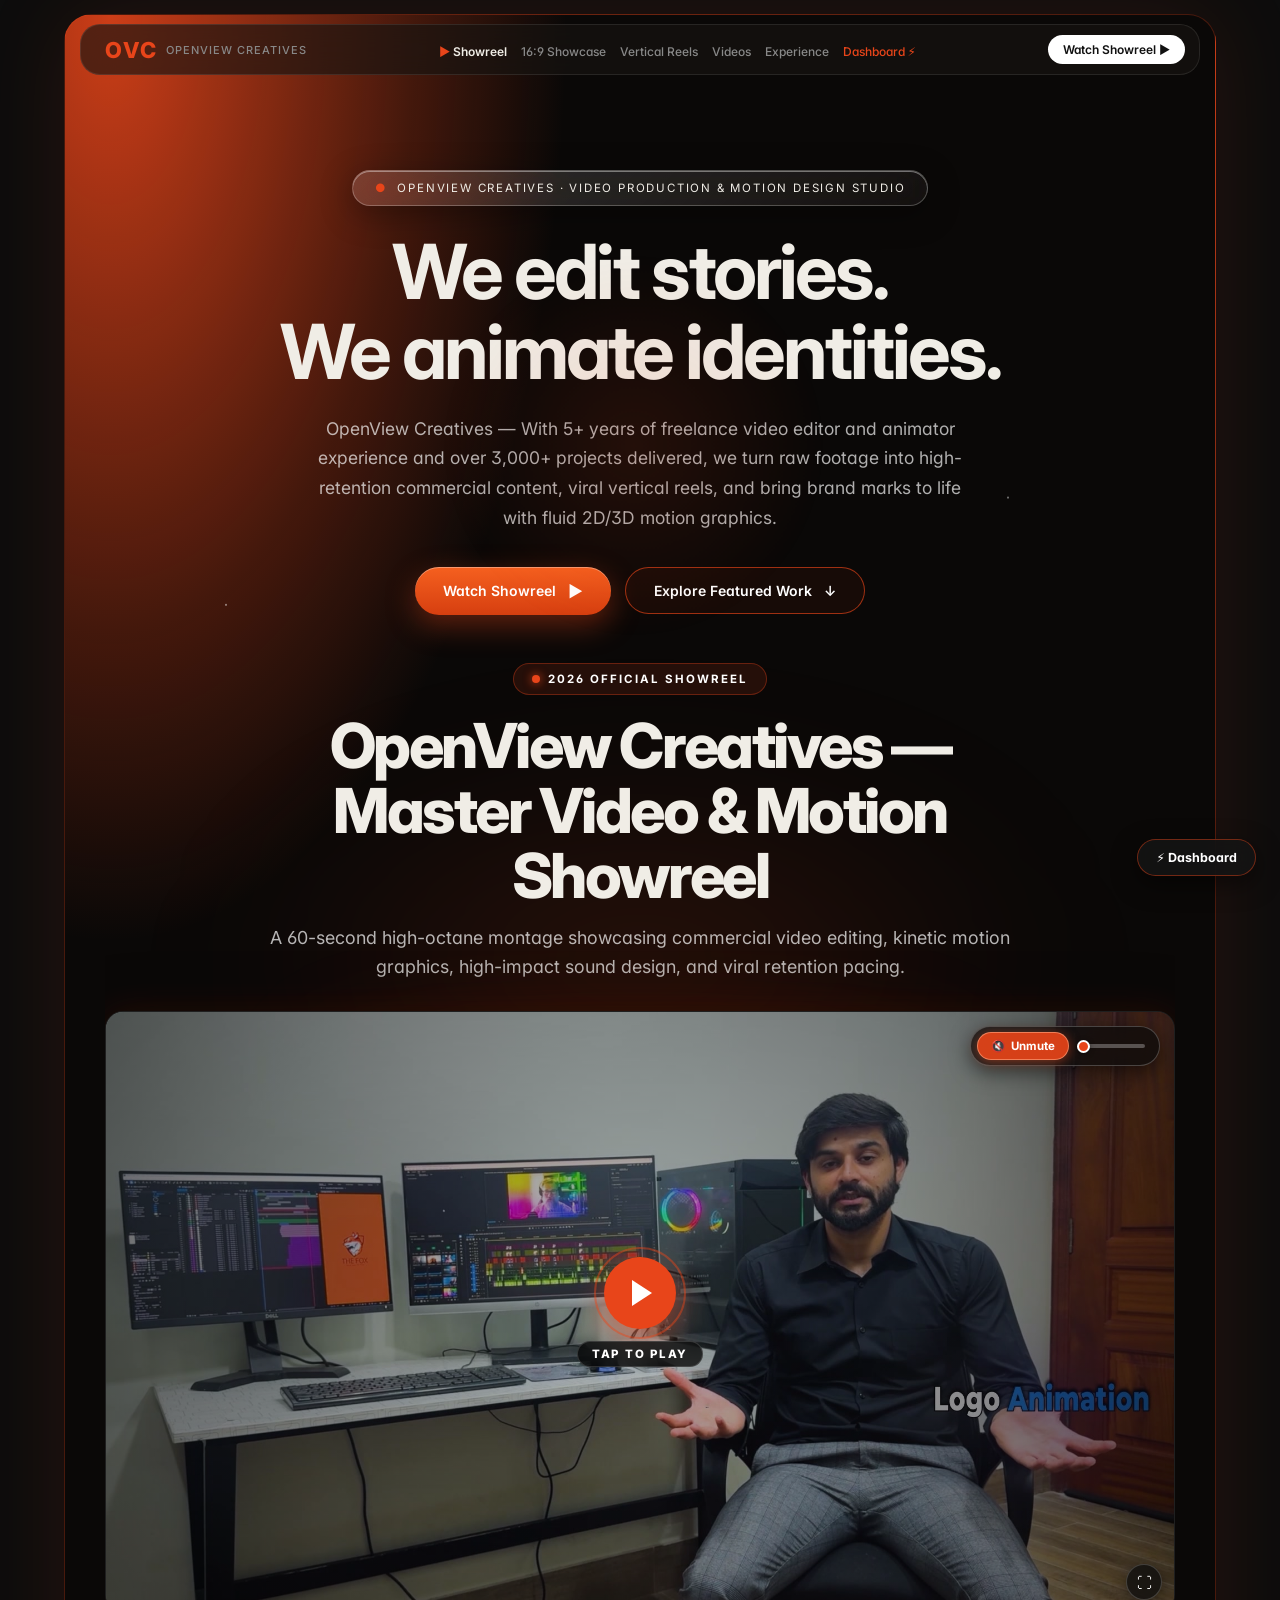
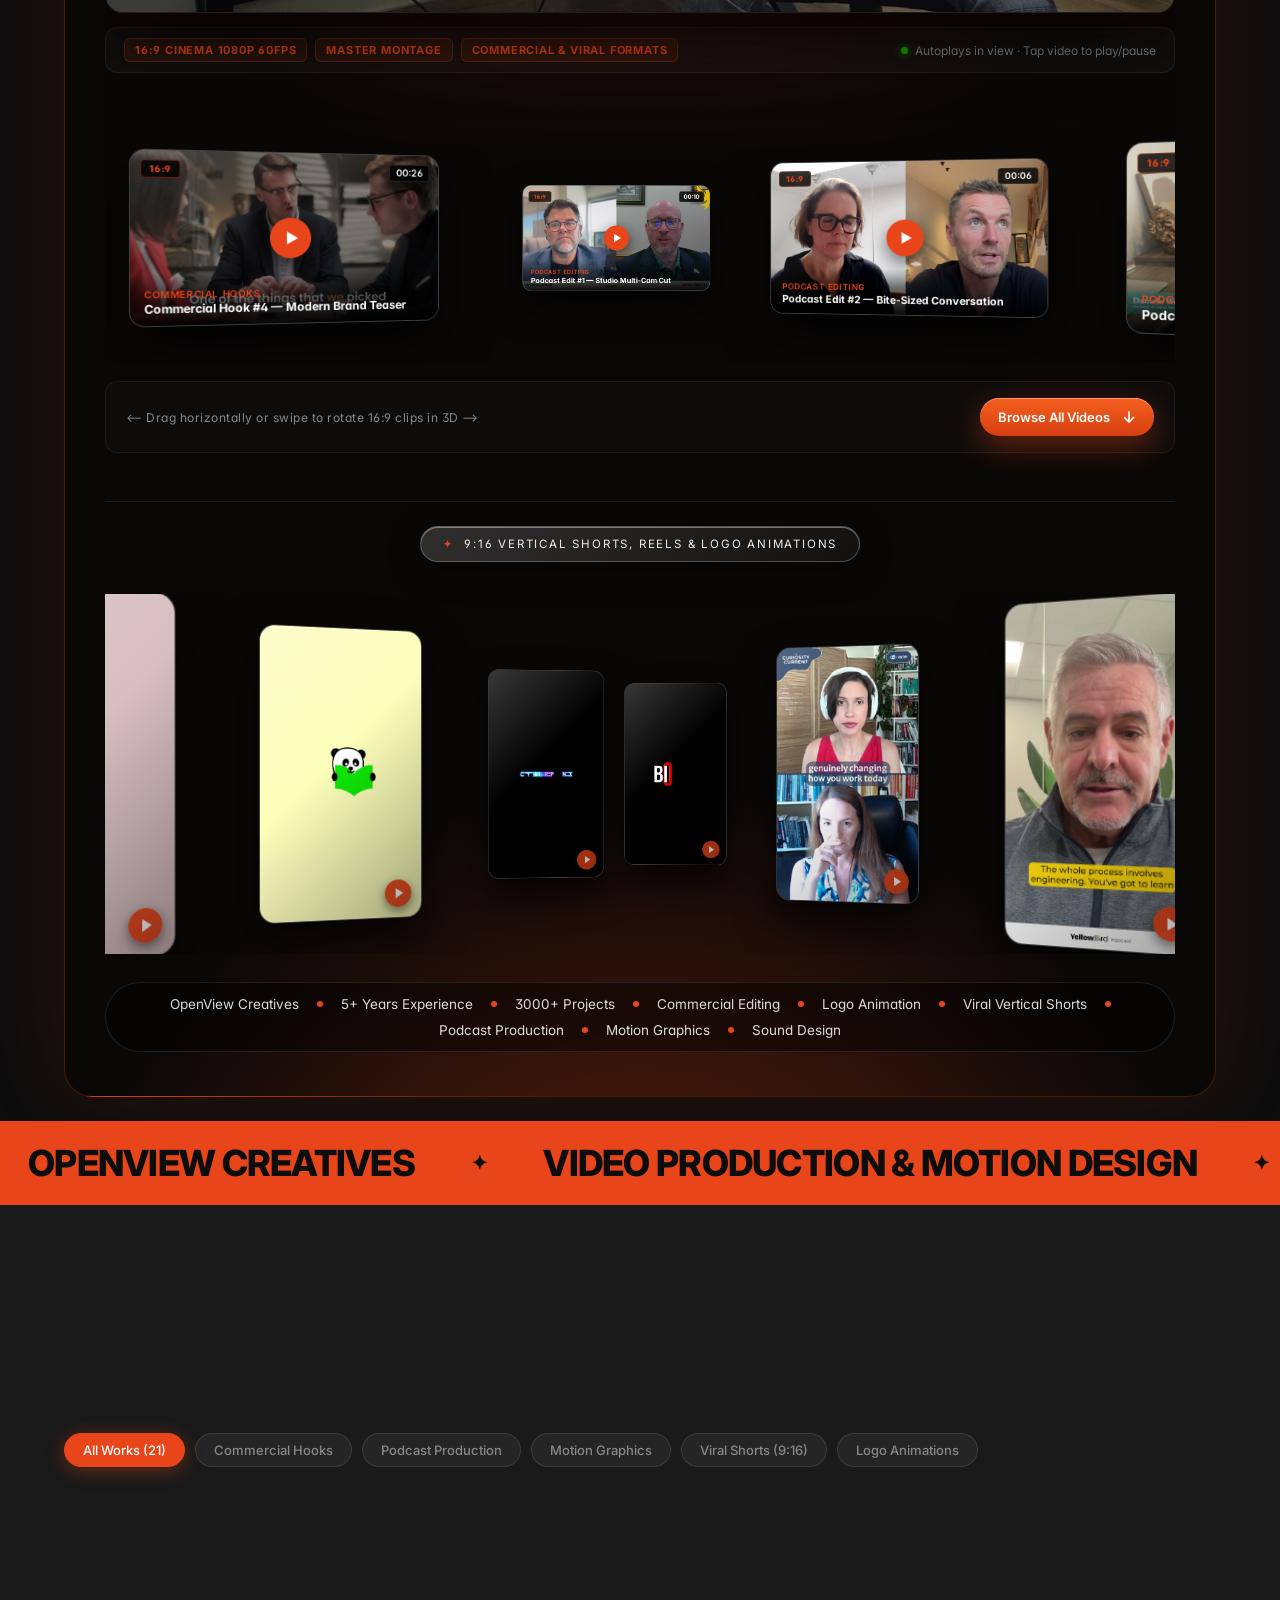
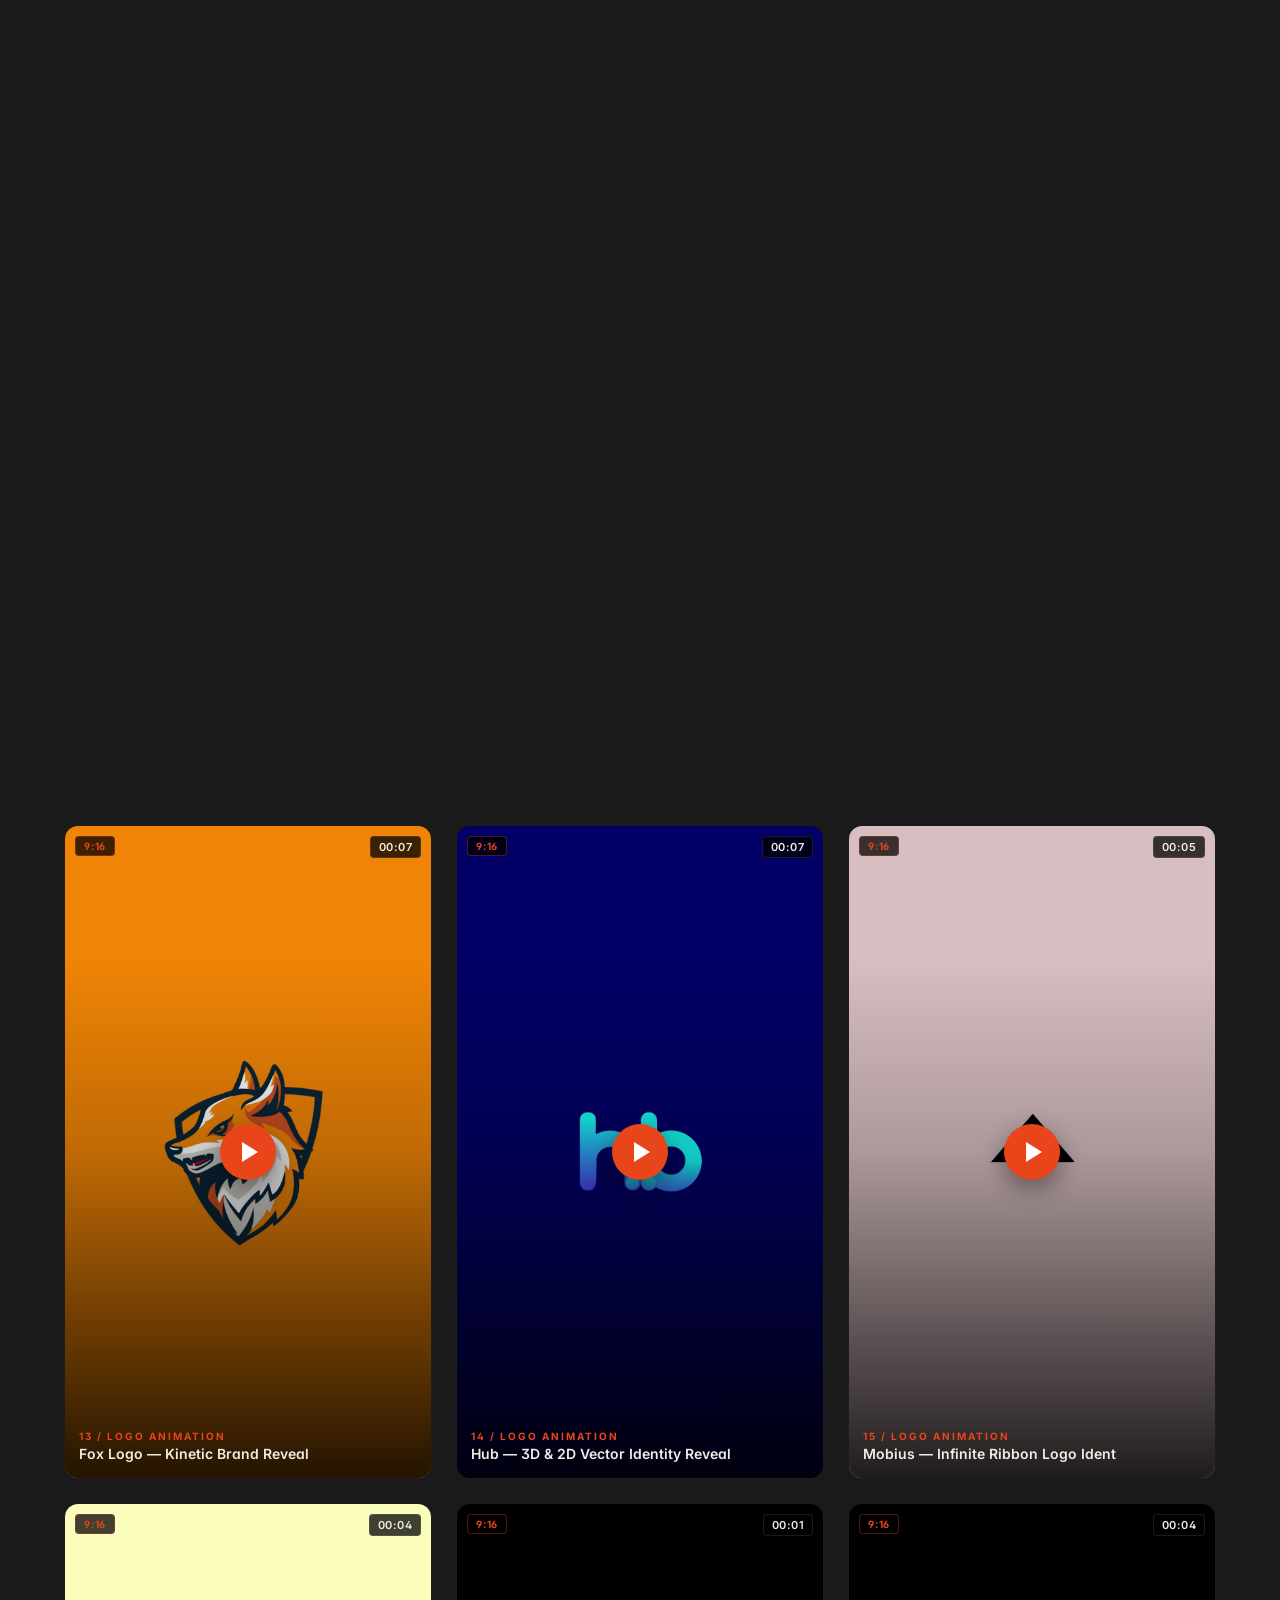
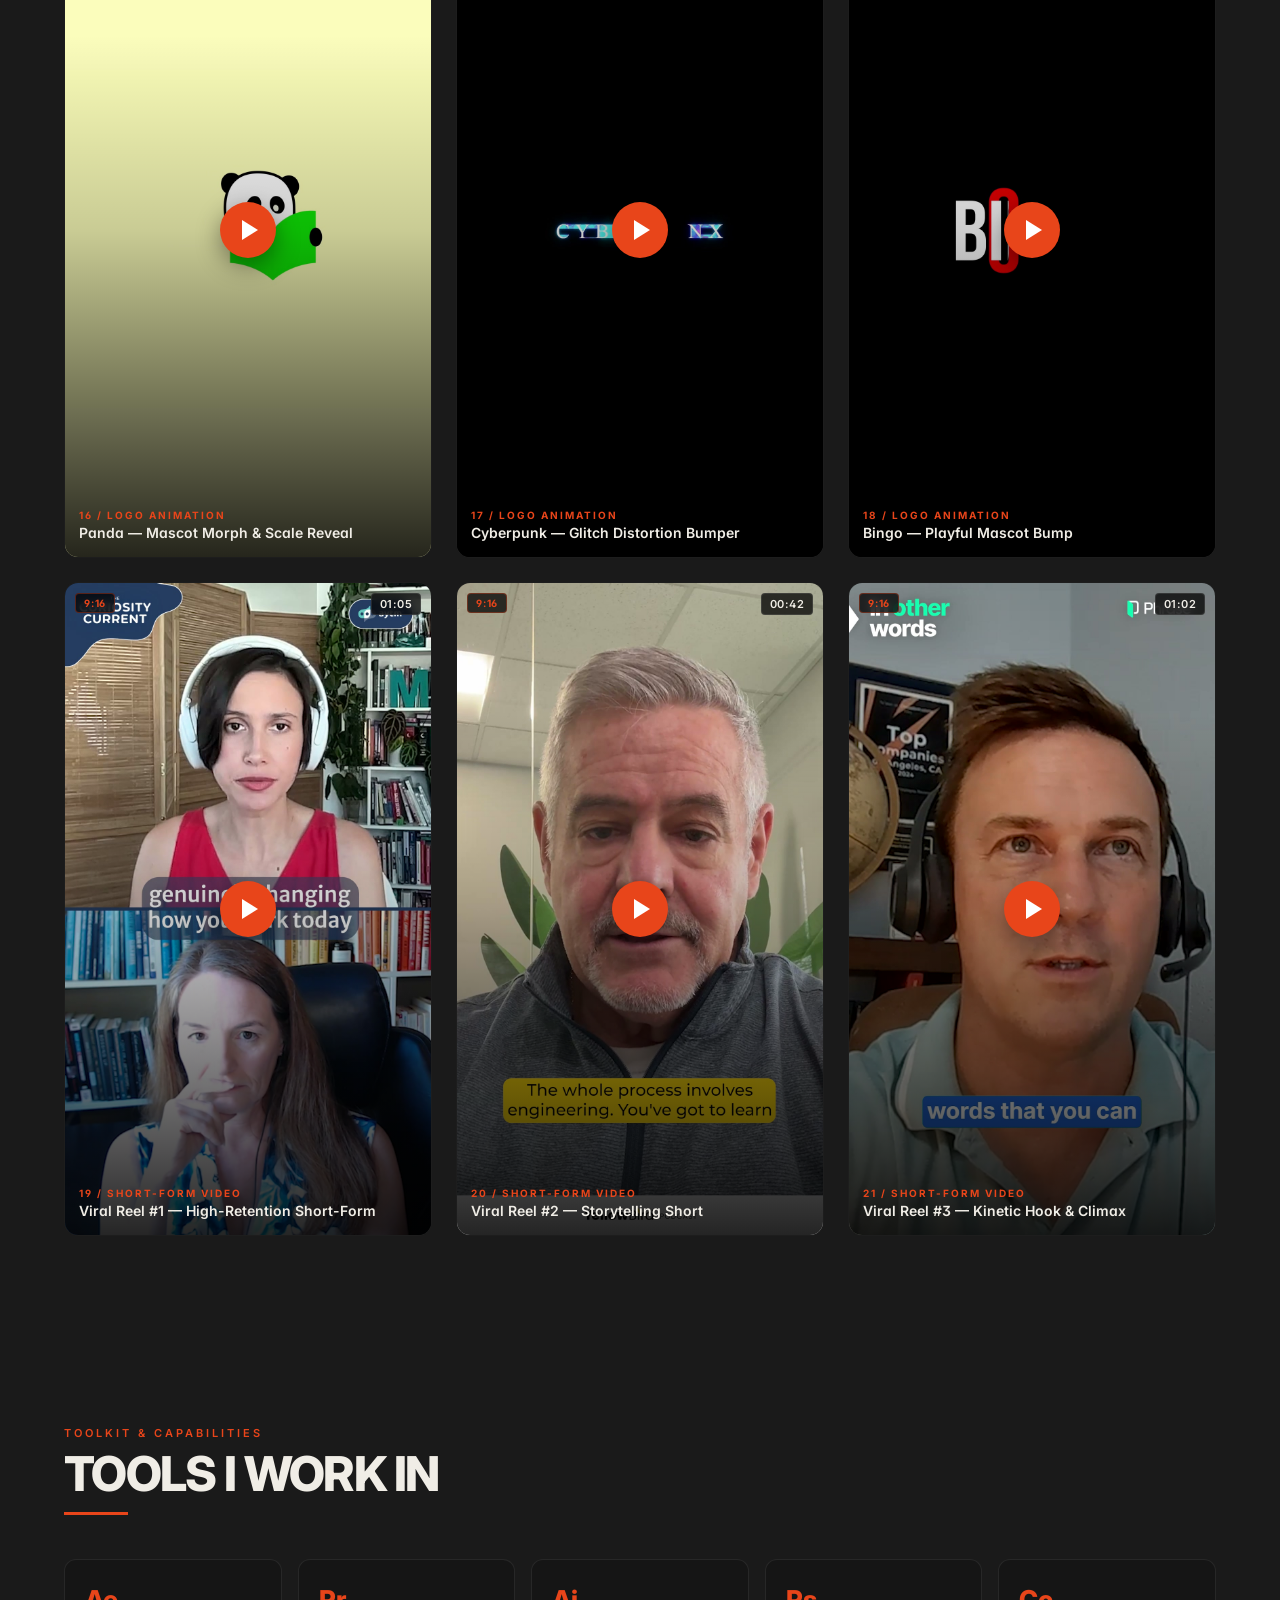
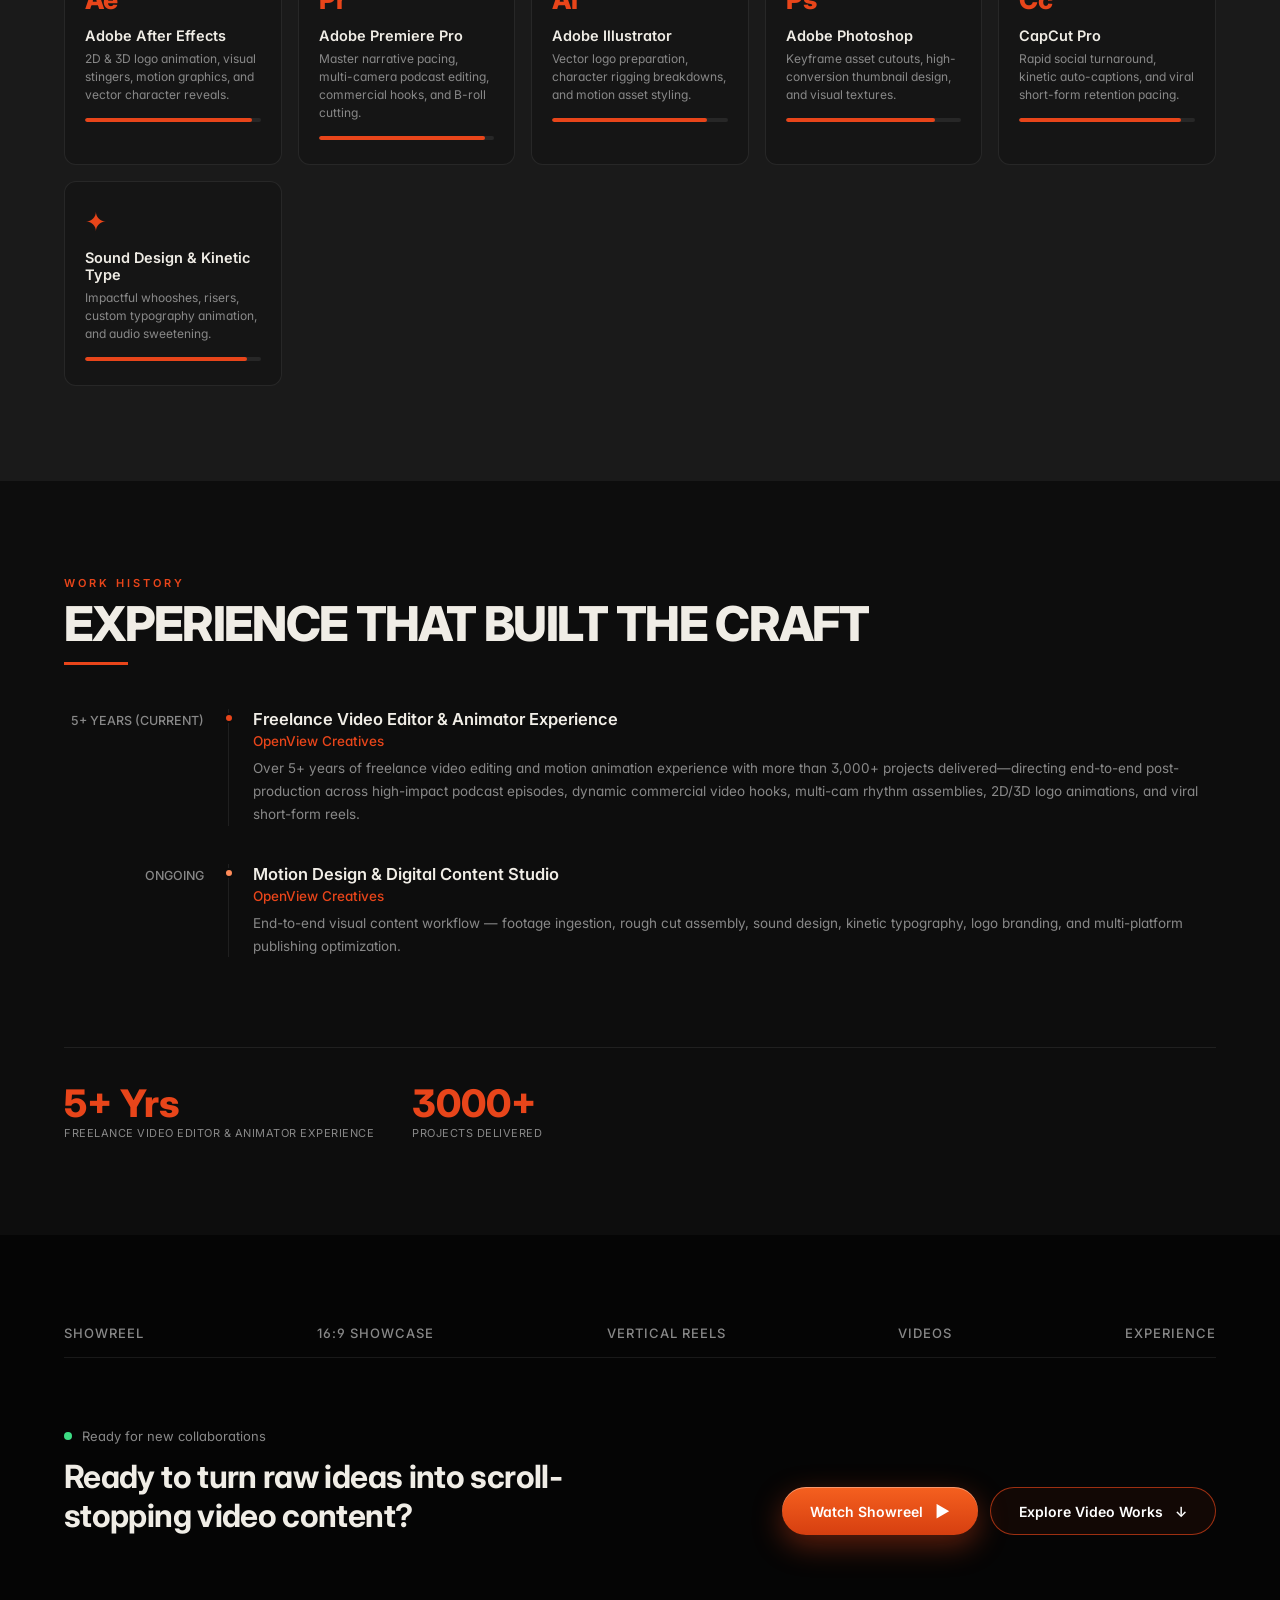
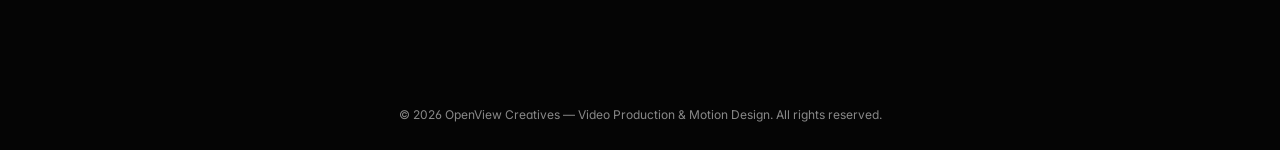
==== commit 3e1fce56: "Restore previous 3D slider spacing and add Showreel sound control panel with volume slider" ====
--- a/index.html
+++ b/index.html
@@ -88,11 +88,16 @@
                 <span class="tca-label" id="tcaLabel">Tap to Play</span>
               </div>
 
-              <!-- Top-Right Discreet Sound Toggle -->
-              <button class="theater-discreet-sound" id="theaterMuteBtn" type="button" aria-label="Toggle Sound" title="Toggle Sound">
-                <span id="theaterMuteIcon">🔇</span>
-                <span id="theaterMuteTxt">Muted</span>
-              </button>
+              <!-- Top-Right Showreel Sound Setting (Unmute/Mute + Volume Slider) -->
+              <div class="theater-sound-panel" id="theaterSoundPanel">
+                <button class="theater-discreet-sound" id="theaterMuteBtn" type="button" aria-label="Toggle Sound" title="Toggle Sound">
+                  <span id="theaterMuteIcon">🔇</span>
+                  <span id="theaterMuteTxt">Unmute</span>
+                </button>
+                <div class="theater-vol-wrap" title="Adjust Showreel Volume">
+                  <input type="range" id="theaterVolumeSlider" class="theater-vol-slider" min="0" max="1" step="0.05" value="1" aria-label="Showreel Volume" />
+                </div>
+              </div>
 
               <!-- Bottom-Right Discreet Fullscreen Button -->
               <button class="theater-discreet-fs" id="theaterFullscreenBtn" type="button" aria-label="Fullscreen" title="Fullscreen Mode">
--- a/assets/style.css
+++ b/assets/style.css
@@ -645,6 +645,62 @@
   transform: scale(0.82);
 }
 
+/* Hover Audio Toggle Pill on Cards */
+.hover-audio-btn {
+  position: absolute;
+  bottom: 10px;
+  left: 10px;
+  z-index: 6;
+  display: inline-flex;
+  align-items: center;
+  gap: 5px;
+  padding: 5px 11px;
+  border-radius: 999px;
+  background: rgba(12, 12, 12, 0.82);
+  backdrop-filter: blur(10px);
+  -webkit-backdrop-filter: blur(10px);
+  border: 1px solid rgba(255, 255, 255, 0.24);
+  color: #fff;
+  font-size: 10.5px;
+  font-weight: 700;
+  font-family: inherit;
+  cursor: pointer;
+  opacity: 0;
+  pointer-events: none;
+  transform: translateY(4px);
+  transition: opacity 0.22s ease, transform 0.22s ease, background 0.2s ease, border-color 0.2s ease;
+  box-shadow: 0 4px 14px rgba(0, 0, 0, 0.5);
+}
+
+.cf-landscape-card .hover-audio-btn,
+.vid-card .hover-audio-btn {
+  bottom: auto;
+  top: 10px;
+  left: 50%;
+  transform: translate(-50%, -4px);
+}
+
+.hover-playing .hover-audio-btn {
+  opacity: 1;
+  pointer-events: auto;
+  transform: translateY(0);
+}
+
+.cf-landscape-card.hover-playing .hover-audio-btn,
+.vid-card.hover-playing .hover-audio-btn {
+  transform: translate(-50%, 0);
+}
+
+.hover-audio-btn.is-muted {
+  background: rgba(232, 69, 26, 0.92);
+  border-color: #fff;
+}
+
+.hover-audio-btn:hover {
+  background: var(--accent);
+  border-color: #fff;
+}
+
 .cf-play {
   position: absolute;
   right: 12px;
@@ -983,34 +1039,100 @@
   backdrop-filter: blur(8px);
 }
 
-/* Discreet Top-Right Sound Button (Small & Never Obstructive) */
-.theater-discreet-sound {
-  position: absolute;
-  top: 12px;
-  right: 12px;
+/* Top-Right Showreel Sound Setting Panel (Unmute/Mute + Volume Slider) */
+.theater-sound-panel {
+  position: absolute;
+  top: 14px;
+  right: 14px;
   z-index: 6;
   display: inline-flex;
   align-items: center;
+  gap: 8px;
+  padding: 5px 10px 5px 6px;
+  border-radius: 999px;
+  background: rgba(12, 12, 12, 0.78);
+  backdrop-filter: blur(14px) saturate(160%);
+  -webkit-backdrop-filter: blur(14px) saturate(160%);
+  border: 1px solid rgba(255, 255, 255, 0.22);
+  box-shadow: 0 6px 20px rgba(0, 0, 0, 0.55);
+  transition: all 0.25s ease;
+}
+
+.theater-sound-panel:hover {
+  border-color: rgba(232, 69, 26, 0.65);
+  background: rgba(16, 16, 16, 0.88);
+}
+
+.theater-discreet-sound {
+  display: inline-flex;
+  align-items: center;
   gap: 6px;
-  padding: 7px 14px;
+  padding: 6px 13px;
   border-radius: 999px;
-  background: rgba(12, 12, 12, 0.75);
-  backdrop-filter: blur(10px);
-  -webkit-backdrop-filter: blur(10px);
-  border: 1px solid rgba(255, 255, 255, 0.18);
+  background: rgba(255, 255, 255, 0.08);
+  border: 1px solid rgba(255, 255, 255, 0.16);
   color: #fff;
   font-size: 11.5px;
-  font-weight: 600;
+  font-weight: 700;
   cursor: pointer;
-  transition: all 0.25s ease;
+  transition: all 0.22s ease;
   font-family: inherit;
-  box-shadow: 0 4px 14px rgba(0, 0, 0, 0.4);
+}
+
+.theater-discreet-sound.is-muted {
+  background: rgba(232, 69, 26, 0.92);
+  border-color: rgba(255, 160, 122, 0.65);
+  box-shadow: 0 2px 12px rgba(232, 69, 26, 0.5);
 }
 
 .theater-discreet-sound:hover {
-  background: rgba(232, 69, 26, 0.85);
-  border-color: var(--accent);
-  transform: translateY(-1px);
+  background: rgba(232, 69, 26, 1);
+  border-color: #fff;
+  transform: scale(1.04);
+}
+
+.theater-vol-wrap {
+  display: inline-flex;
+  align-items: center;
+  padding-right: 4px;
+}
+
+.theater-vol-slider {
+  -webkit-appearance: none;
+  appearance: none;
+  width: 68px;
+  height: 4px;
+  border-radius: 999px;
+  background: rgba(255, 255, 255, 0.28);
+  outline: none;
+  cursor: pointer;
+}
+
+.theater-vol-slider::-webkit-slider-thumb {
+  -webkit-appearance: none;
+  appearance: none;
+  width: 13px;
+  height: 13px;
+  border-radius: 50%;
+  background: var(--accent, #e8451a);
+  border: 2px solid #fff;
+  box-shadow: 0 1px 5px rgba(0, 0, 0, 0.5);
+  cursor: pointer;
+  transition: transform 0.15s ease;
+}
+
+.theater-vol-slider::-webkit-slider-thumb:hover {
+  transform: scale(1.2);
+}
+
+.theater-vol-slider::-moz-range-thumb {
+  width: 13px;
+  height: 13px;
+  border-radius: 50%;
+  background: var(--accent, #e8451a);
+  border: 2px solid #fff;
+  box-shadow: 0 1px 5px rgba(0, 0, 0, 0.5);
+  cursor: pointer;
 }
 
 /* Discreet Bottom-Right Fullscreen Button */
@@ -1041,15 +1163,14 @@
   transform: translateY(-1px);
 }
 
-/* Subtle auto-fade for controls when playing */
-.theater-screen.playing:not(:hover) .theater-discreet-sound,
+/* Keep sound panel always clearly visible; subtle auto-fade only for fullscreen button */
 .theater-screen.playing:not(:hover) .theater-discreet-fs {
-  opacity: 0.35;
-}
-
-.theater-screen:hover .theater-discreet-sound,
+  opacity: 0.45;
+}
+
+.theater-screen:hover .theater-sound-panel,
 .theater-screen:hover .theater-discreet-fs,
-.theater-screen.user-active .theater-discreet-sound,
+.theater-screen.user-active .theater-sound-panel,
 .theater-screen.user-active .theater-discreet-fs {
   opacity: 1 !important;
 }
@@ -1117,11 +1238,18 @@
     border-bottom: 10px solid transparent;
     border-left: 16px solid #ffffff;
   }
-  .theater-discreet-sound {
+  .theater-sound-panel {
     top: 8px;
     right: 8px;
-    padding: 5px 10px;
+    padding: 4px 8px 4px 5px;
+    gap: 6px;
+  }
+  .theater-discreet-sound {
+    padding: 4px 10px;
     font-size: 11px;
+  }
+  .theater-vol-slider {
+    width: 52px;
   }
   .theater-discreet-fs {
     bottom: 8px;
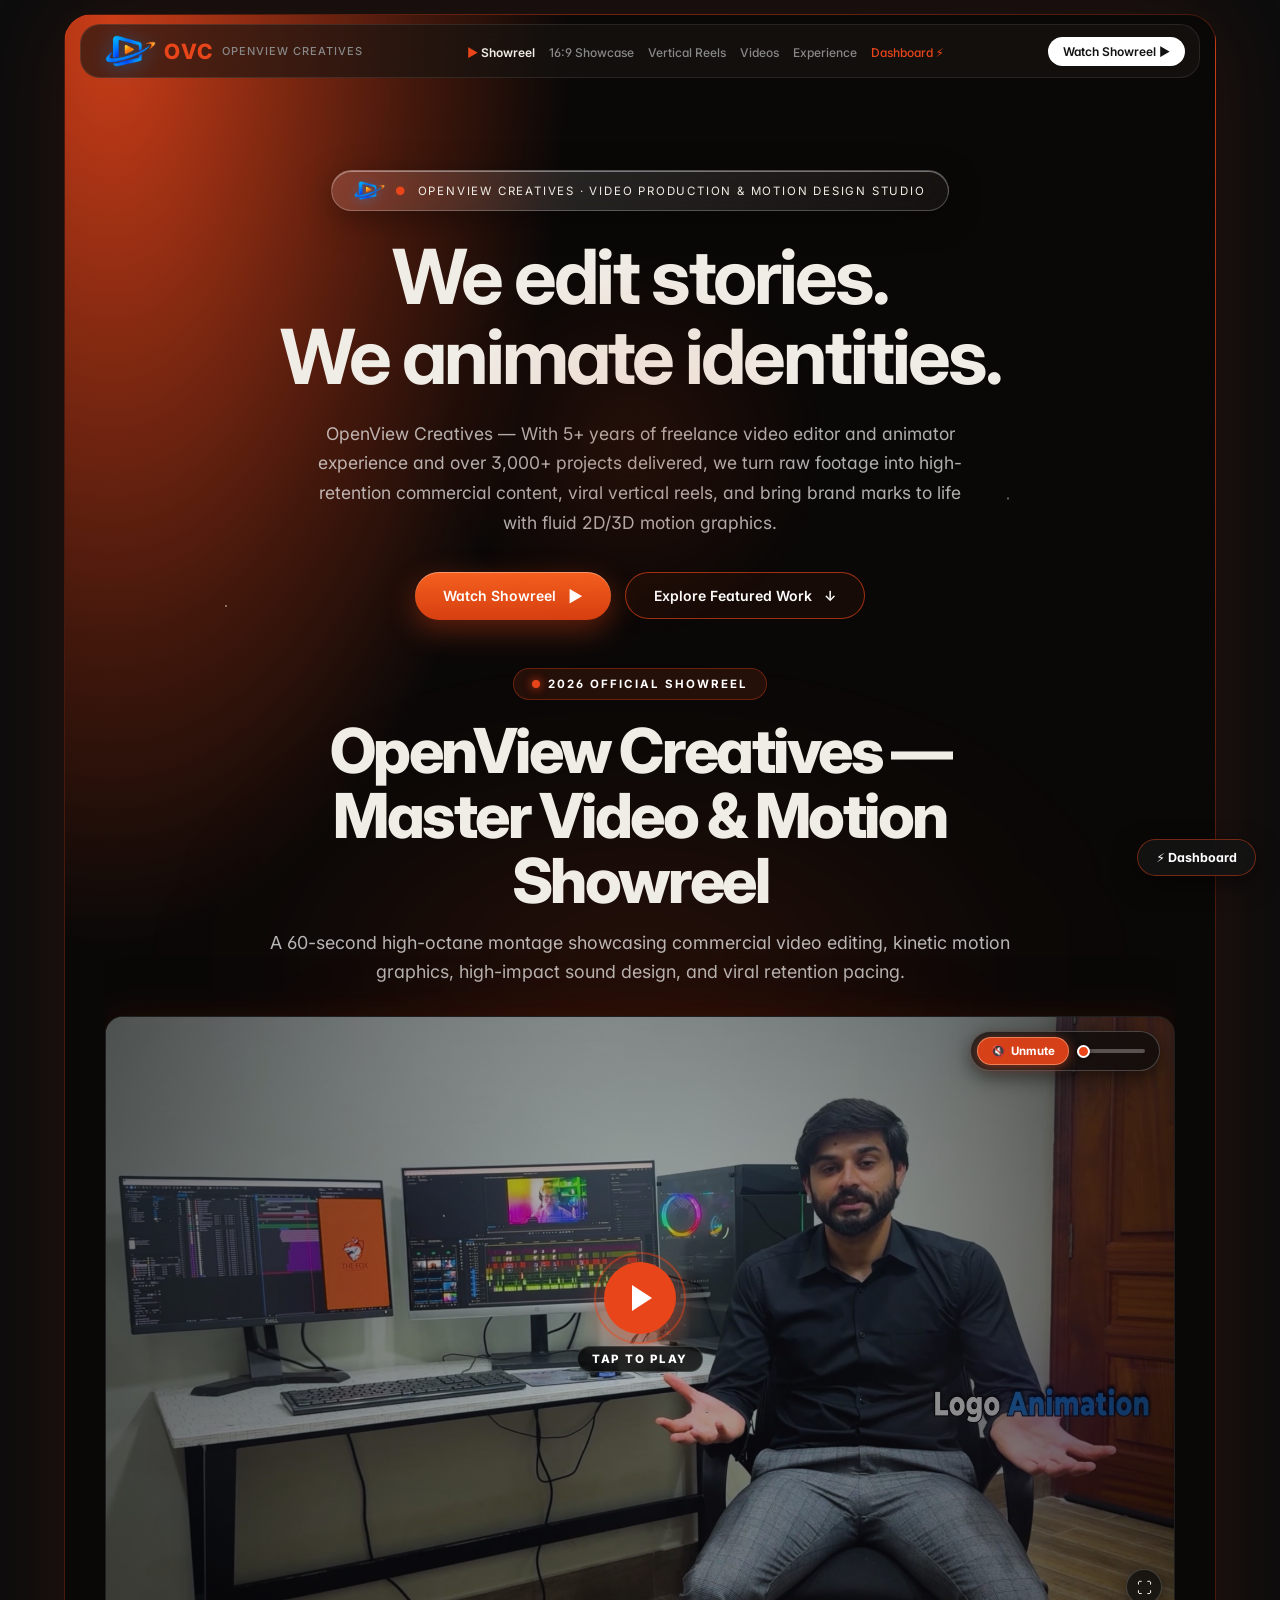
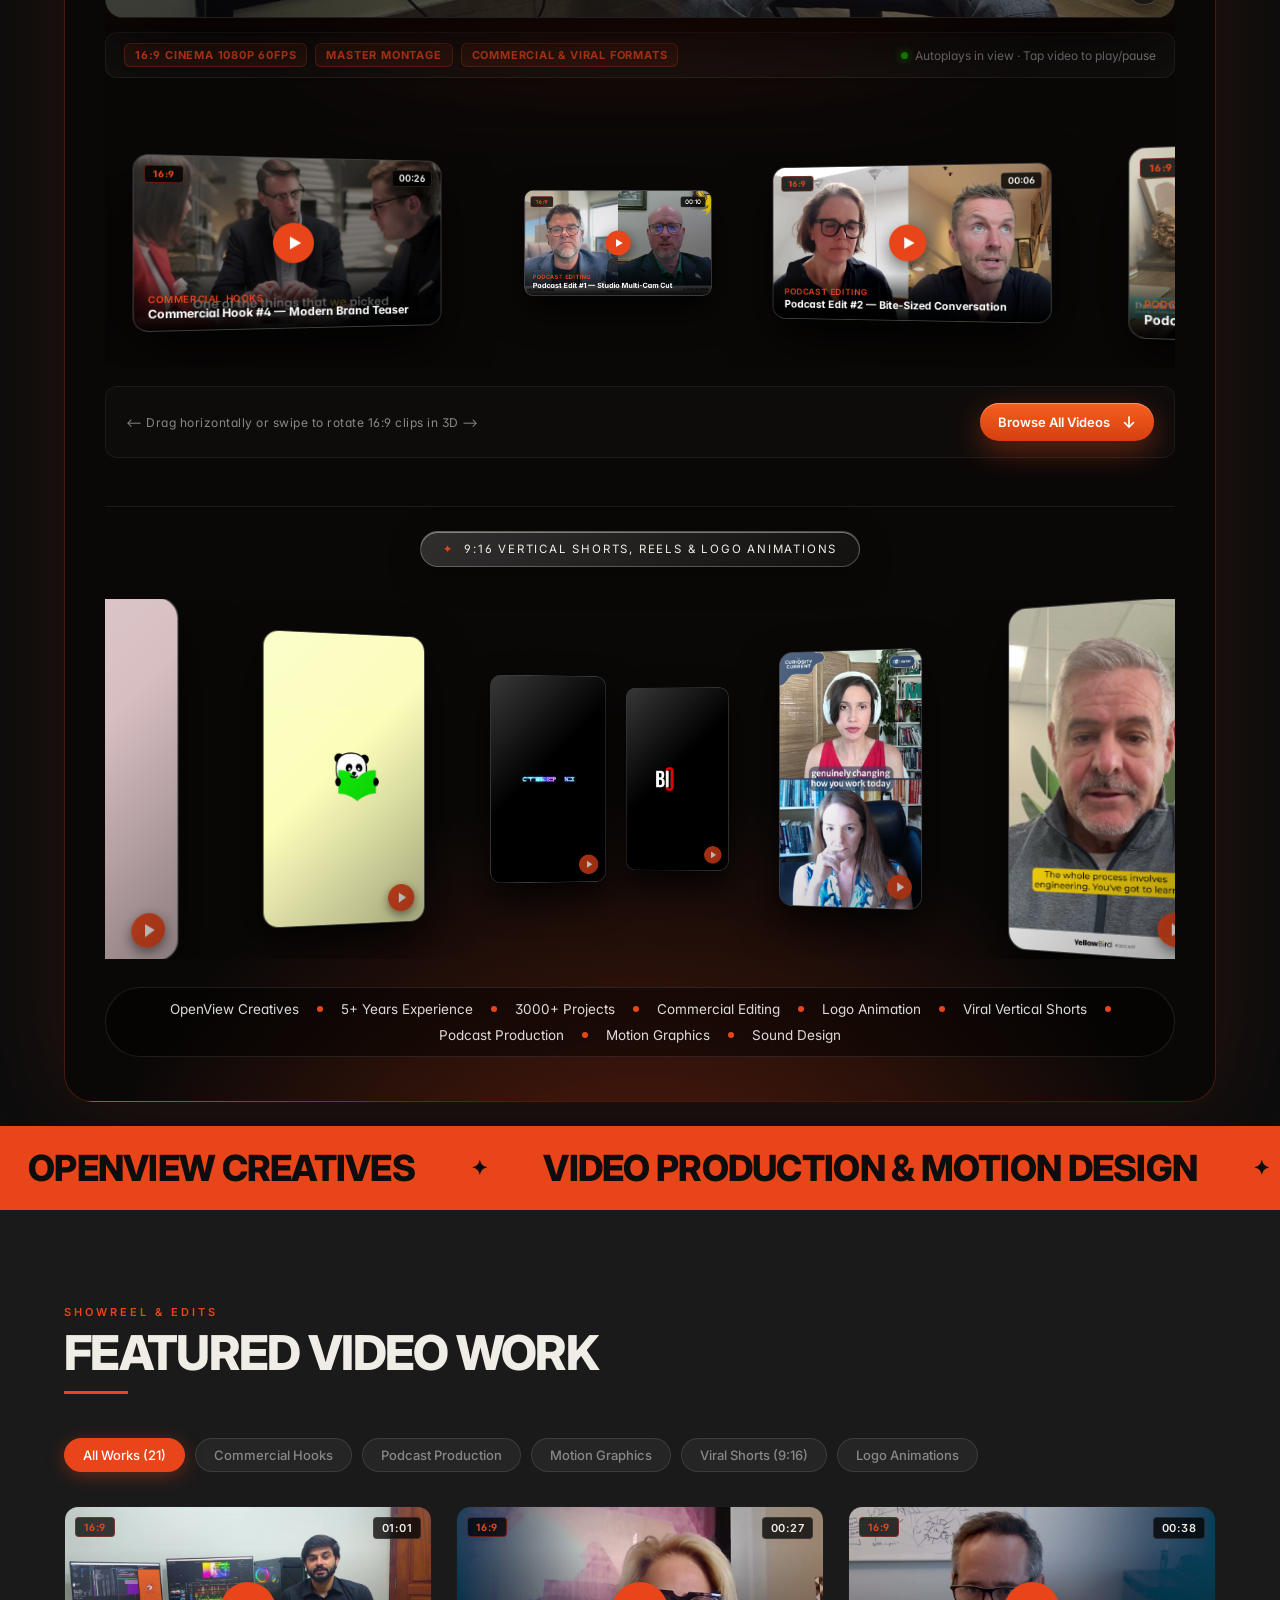
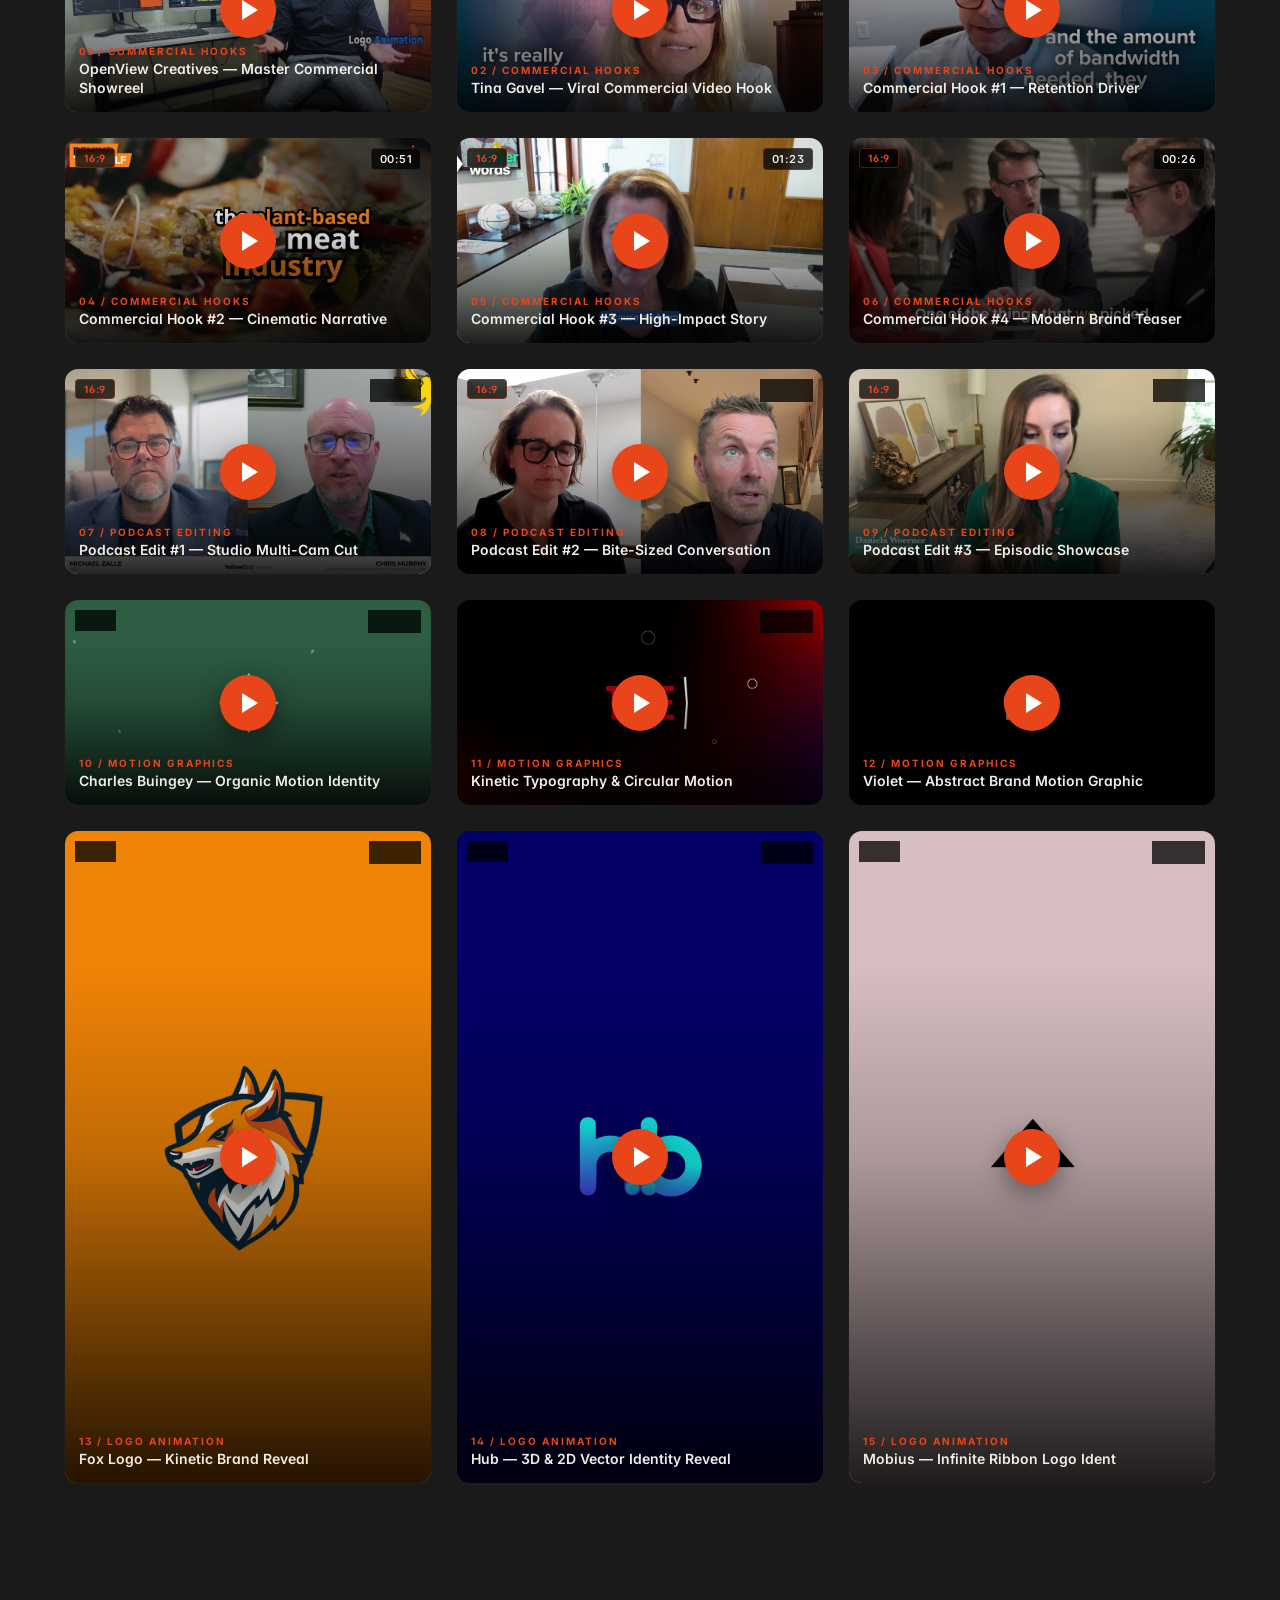
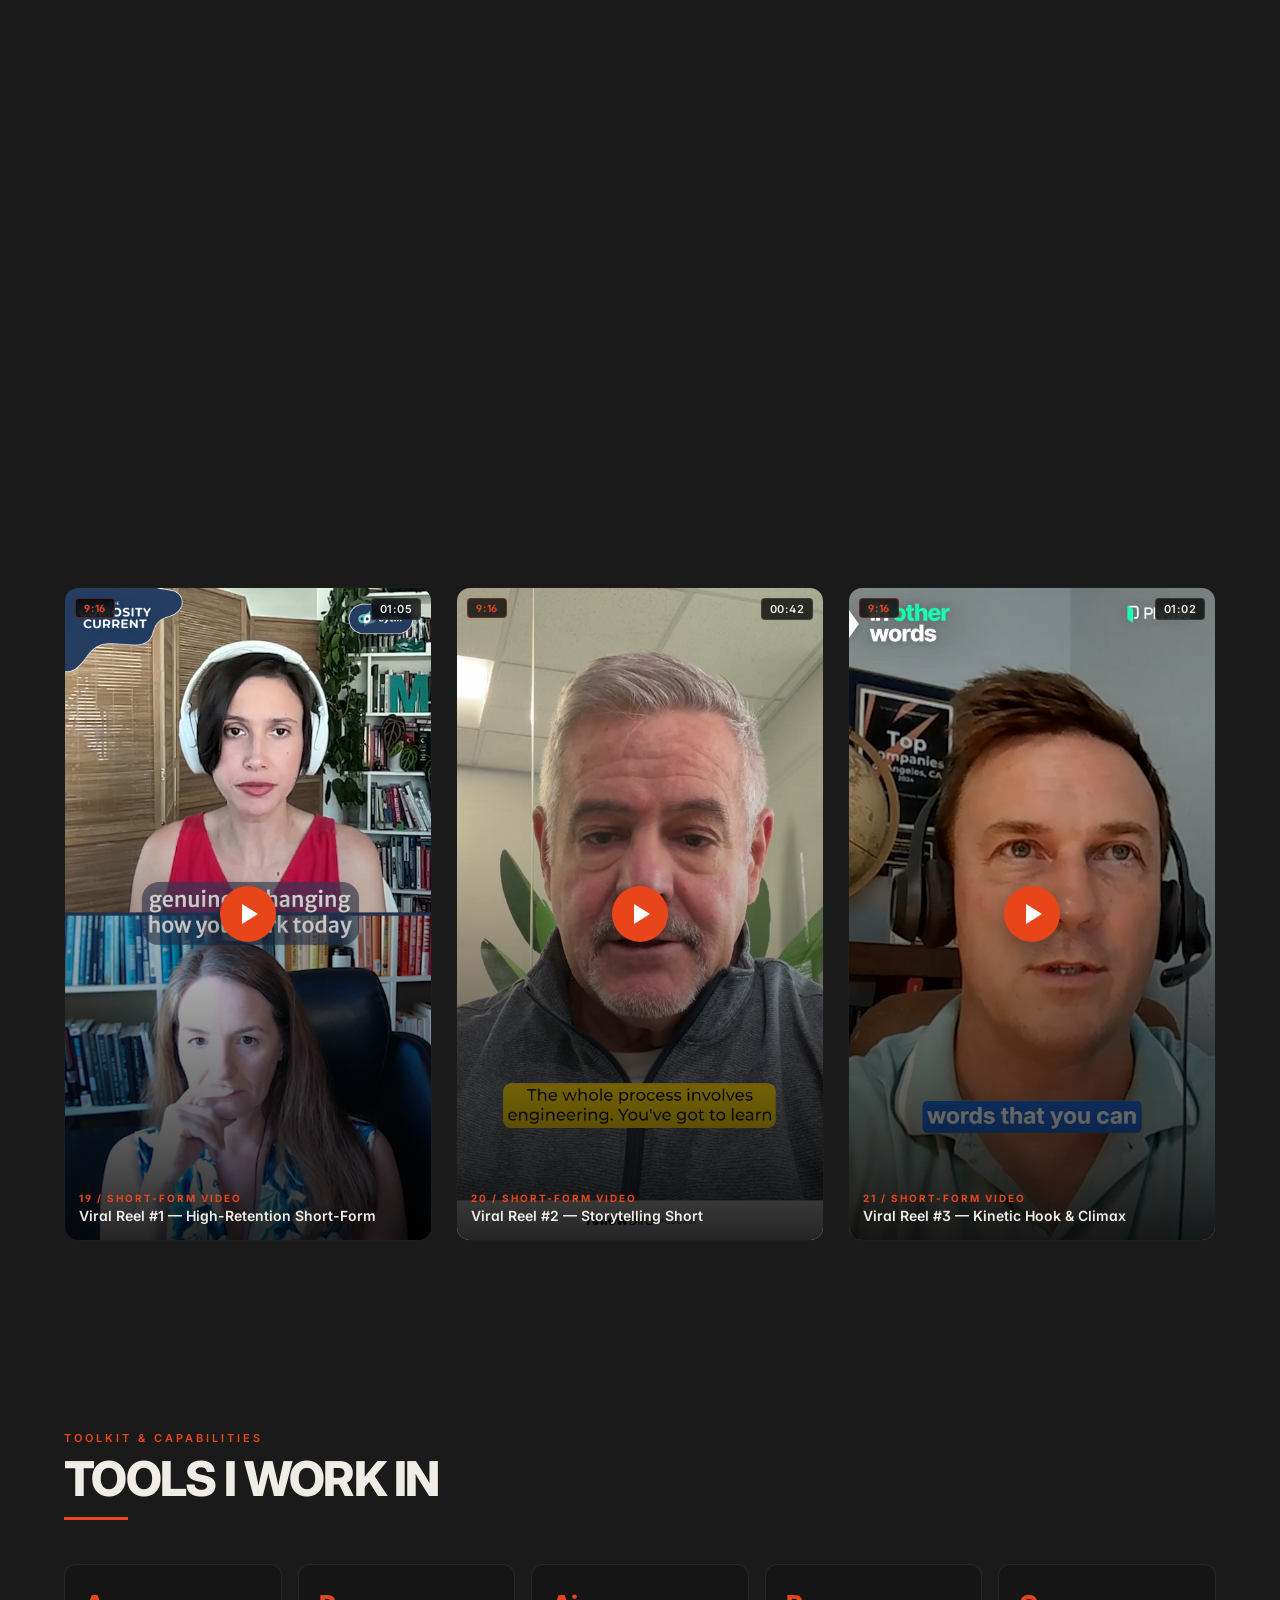
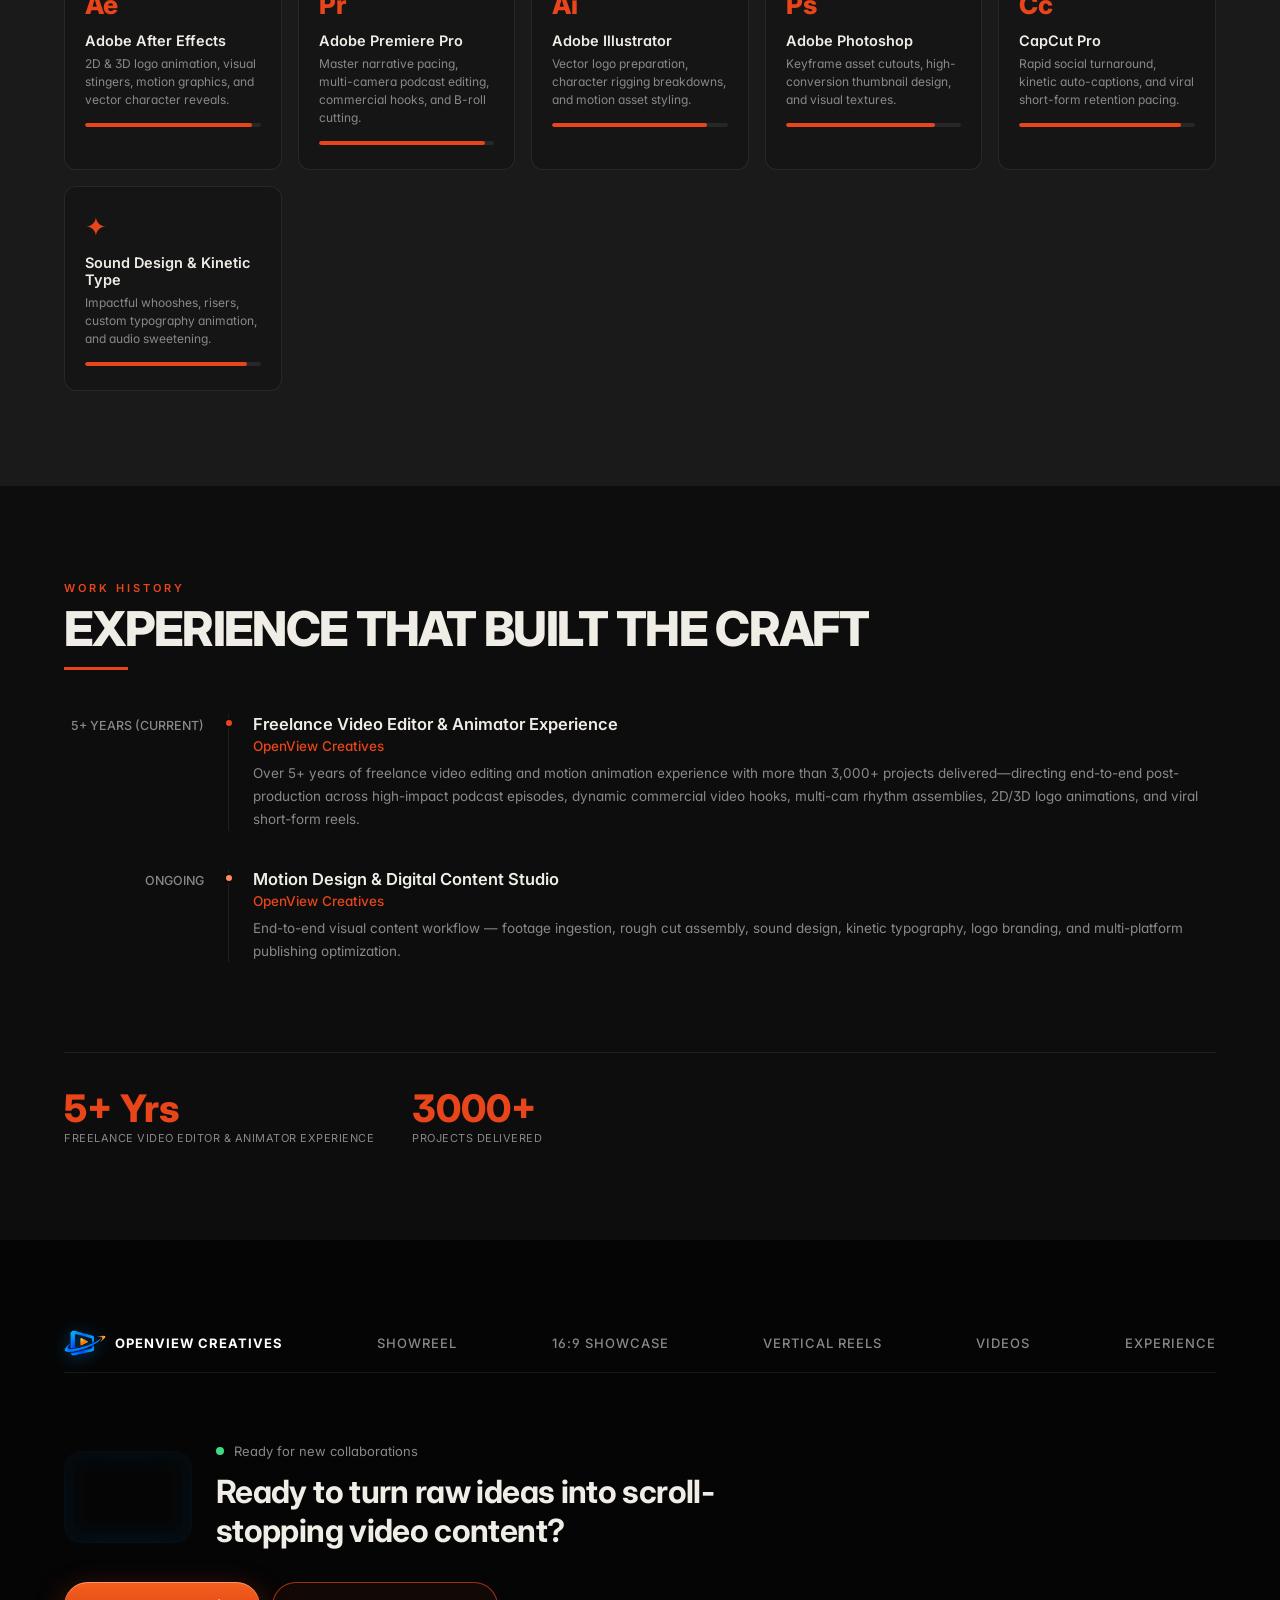
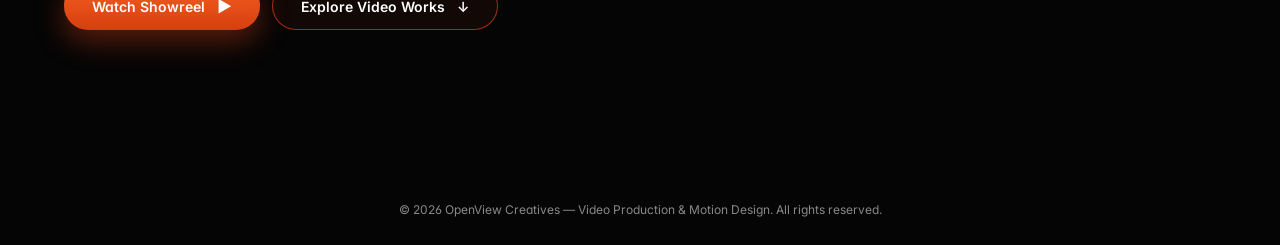
==== commit 6b62d1e8: "Add OpenView Creatives 3D logo to navbar, preloader, hero badge, footer, favicon, and admin dashboar" ====
--- a/index.html
+++ b/index.html
@@ -3,7 +3,7 @@
 <head>
   <meta charset="UTF-8" />
   <meta name="viewport" content="width=device-width, initial-scale=1.0" />
-  <link rel="icon" href="data:image/svg+xml,<svg xmlns=%27http://www.w3.org/2000/svg%27 viewBox=%270 0 100 100%27><rect width=%27100%27 height=%27100%27 rx=%2720%27 fill=%27%23E8451A%27/><text x=%2750%27 y=%2768%27 font-size=%2746%27 text-anchor=%27middle%27 fill=%27white%27 font-family=%27Arial%27 font-weight=%27bold%27>OVC</text></svg>">
+  <link rel="icon" type="image/png" href="pic/ovc-logo-icon.png">
   <title>OpenView Creatives — Video Production &amp; Motion Design</title>
   <meta name="description" content="OpenView Creatives — High-Retention Commercial Video Production, Kinetic Motion Graphics &amp; Logo Animation." />
   <meta name="theme-color" content="#0D0D0D" />
@@ -18,11 +18,17 @@
   <div class="progress" id="progress"></div>
 
   <!-- PRELOADER CURTAIN -->
-  <div class="loader" id="loader"><span id="domLoaderInitials">OVC</span></div>
+  <div class="loader" id="loader">
+    <span class="loader-glass-pill">
+      <img src="pic/ovc-logo-icon.png" alt="OpenView Creatives" class="loader-logo-img" />
+      <em id="domLoaderInitials">OVC</em>
+    </span>
+  </div>
 
   <!-- FLOATING FIXED NAVBAR -->
   <nav id="nav">
     <a href="#home" class="logo">
+      <img src="pic/ovc-logo-icon.png" alt="OpenView Creatives Logo" class="nav-brand-icon" />
       <span id="domBrandInitials">OVC</span>
       <span class="logo-sub" id="domBrandName">OpenView Creatives</span>
     </a>
@@ -45,6 +51,7 @@
     <!-- HERO SECTION WITH TOP INTRODUCTION VIDEO & MASTER SHOWREEL -->
     <div class="hz" id="home">
       <div class="hz-tag" id="domHeroBadge">
+        <img src="pic/ovc-logo-icon.png" alt="" class="hz-tag-logo" />
         <b>●</b> OpenView Creatives · Video Production &amp; Motion Design Studio
       </div>
       <h1 id="domHeroH1">We edit stories.<br>We animate identities.</h1>
@@ -202,6 +209,10 @@
   <!-- FOOTER WITH GIANT LETTER REVEAL -->
   <footer>
     <div class="ft-top">
+      <a href="#home" class="ft-brand-link" aria-label="OpenView Creatives Home">
+        <img src="pic/ovc-logo-icon.png" alt="OpenView Creatives" class="ft-brand-icon" />
+        <span>OpenView Creatives</span>
+      </a>
       <a href="#showreel">Showreel</a>
       <a href="#landscapeSlider">16:9 Showcase</a>
       <a href="#reels">Vertical Reels</a>
@@ -210,9 +221,12 @@
     </div>
 
     <div class="ft-cta">
-      <div>
-        <div class="ft-avail"><i></i> Ready for new collaborations</div>
-        <h2 id="domFtHireText">Ready to turn raw ideas into scroll-stopping video content?</h2>
+      <div class="ft-cta-left">
+        <img src="pic/ovc-logo-full.png" alt="OpenView Creatives Logo" class="ft-full-logo" />
+        <div>
+          <div class="ft-avail"><i></i> Ready for new collaborations</div>
+          <h2 id="domFtHireText">Ready to turn raw ideas into scroll-stopping video content?</h2>
+        </div>
       </div>
       <div style="display:flex; gap:12px; flex-wrap:wrap;">
         <a class="pill-o" href="#showreel" style="padding:14px 28px;">
--- a/assets/style.css
+++ b/assets/style.css
@@ -70,12 +70,15 @@
 .loader span {
   position: relative;
   overflow: hidden;
+  display: inline-flex;
+  align-items: center;
+  gap: 18px;
   font-family: 'Inter', sans-serif;
   font-size: 72px;
   font-weight: 800;
   letter-spacing: 8px;
   color: var(--accent);
-  padding: 22px 48px 22px 56px;
+  padding: 22px 48px 22px 44px;
   border-radius: 26px;
   background: linear-gradient(135deg, rgba(255, 255, 255, 0.14) 0%, rgba(255, 255, 255, 0.03) 60%, rgba(232, 69, 26, 0.12) 100%);
   backdrop-filter: blur(22px) saturate(180%);
@@ -86,6 +89,17 @@
     0 0 40px rgba(232, 69, 26, 0.22),
     inset 0 1px 1px rgba(255, 255, 255, 0.4);
   animation: lp 1.0s ease both;
+}
+
+.loader span em {
+  font-style: normal;
+}
+
+.loader-logo-img {
+  height: 68px;
+  width: auto;
+  display: block;
+  filter: drop-shadow(0 6px 18px rgba(0, 150, 255, 0.45));
 }
 
 .loader span::after {
@@ -159,7 +173,7 @@
 
 .logo {
   font-family: 'Inter', sans-serif;
-  font-size: 22px;
+  font-size: 21px;
   font-weight: 800;
   letter-spacing: 1.5px;
   color: var(--accent);
@@ -167,6 +181,28 @@
   display: inline-flex;
   align-items: center;
   gap: 8px;
+}
+
+.nav-brand-icon {
+  height: 32px;
+  width: auto;
+  display: block;
+  flex-shrink: 0;
+  filter: drop-shadow(0 2px 10px rgba(0, 150, 255, 0.45));
+  transition: transform 0.25s ease, filter 0.25s ease;
+}
+
+.logo:hover .nav-brand-icon {
+  transform: scale(1.08) rotate(-3deg);
+  filter: drop-shadow(0 4px 14px rgba(0, 175, 255, 0.7));
+}
+
+.hz-tag-logo {
+  height: 19px;
+  width: auto;
+  display: inline-block;
+  vertical-align: middle;
+  filter: drop-shadow(0 2px 6px rgba(0, 150, 255, 0.4));
 }
 
 .logo-sub {
@@ -2415,10 +2451,26 @@
 .ft-top {
   display: flex;
   flex-wrap: wrap;
+  align-items: center;
   justify-content: space-between;
   gap: 14px 24px;
   padding-bottom: 16px;
   border-bottom: 0.5px solid var(--bdr);
+}
+
+.ft-brand-link {
+  display: inline-flex;
+  align-items: center;
+  gap: 9px;
+  color: #fff !important;
+  font-weight: 700 !important;
+}
+
+.ft-brand-icon {
+  height: 26px;
+  width: auto;
+  display: block;
+  filter: drop-shadow(0 2px 8px rgba(0, 150, 255, 0.45));
 }
 
 .ft-top a {
@@ -2442,6 +2494,26 @@
   gap: 32px;
   flex-wrap: wrap;
   padding: 70px 0 40px;
+}
+
+.ft-cta-left {
+  display: flex;
+  align-items: center;
+  gap: 24px;
+  flex-wrap: wrap;
+}
+
+.ft-full-logo {
+  height: 92px;
+  width: auto;
+  display: block;
+  padding: 10px 16px;
+  border-radius: 16px;
+  background: linear-gradient(135deg, rgba(255, 255, 255, 0.06) 0%, rgba(255, 255, 255, 0.015) 100%);
+  border: 1px solid rgba(255, 255, 255, 0.12);
+  backdrop-filter: blur(12px);
+  -webkit-backdrop-filter: blur(12px);
+  filter: drop-shadow(0 6px 18px rgba(0, 150, 255, 0.25));
 }
 
 .ft-avail {
